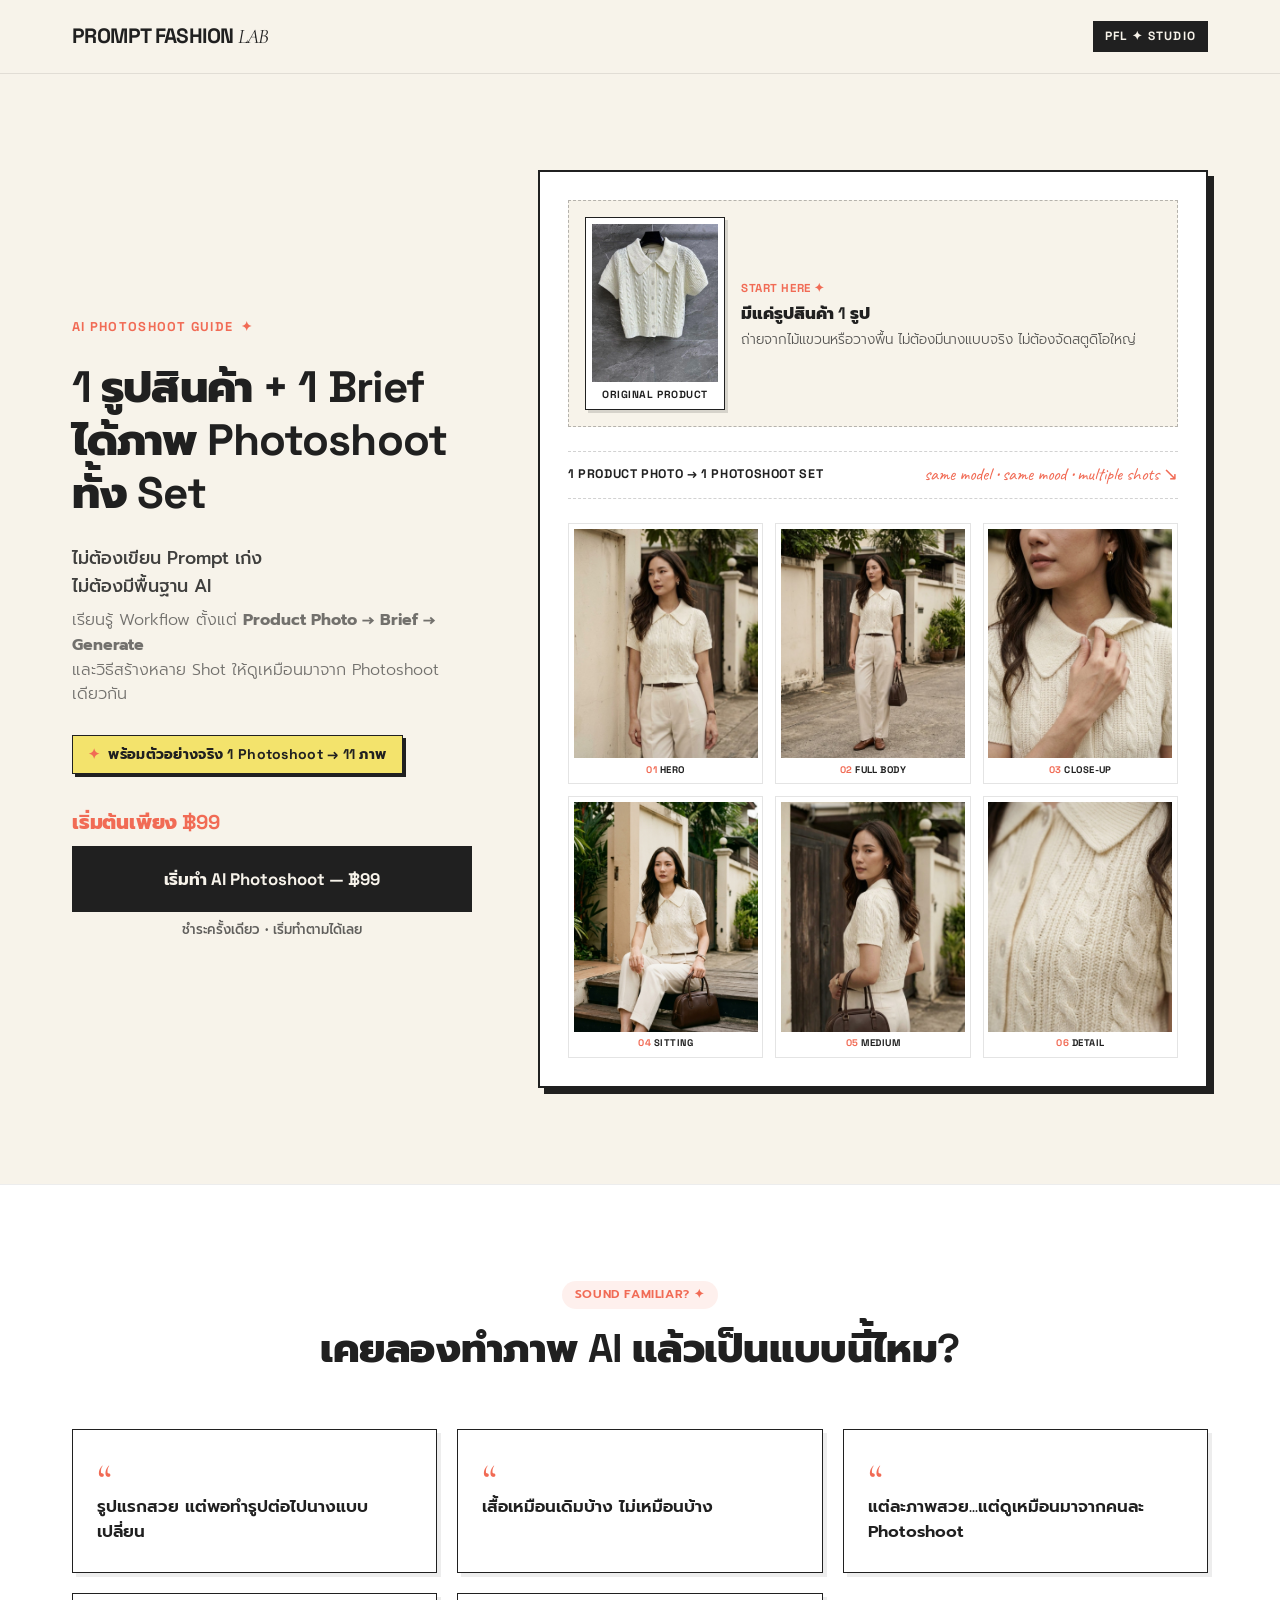
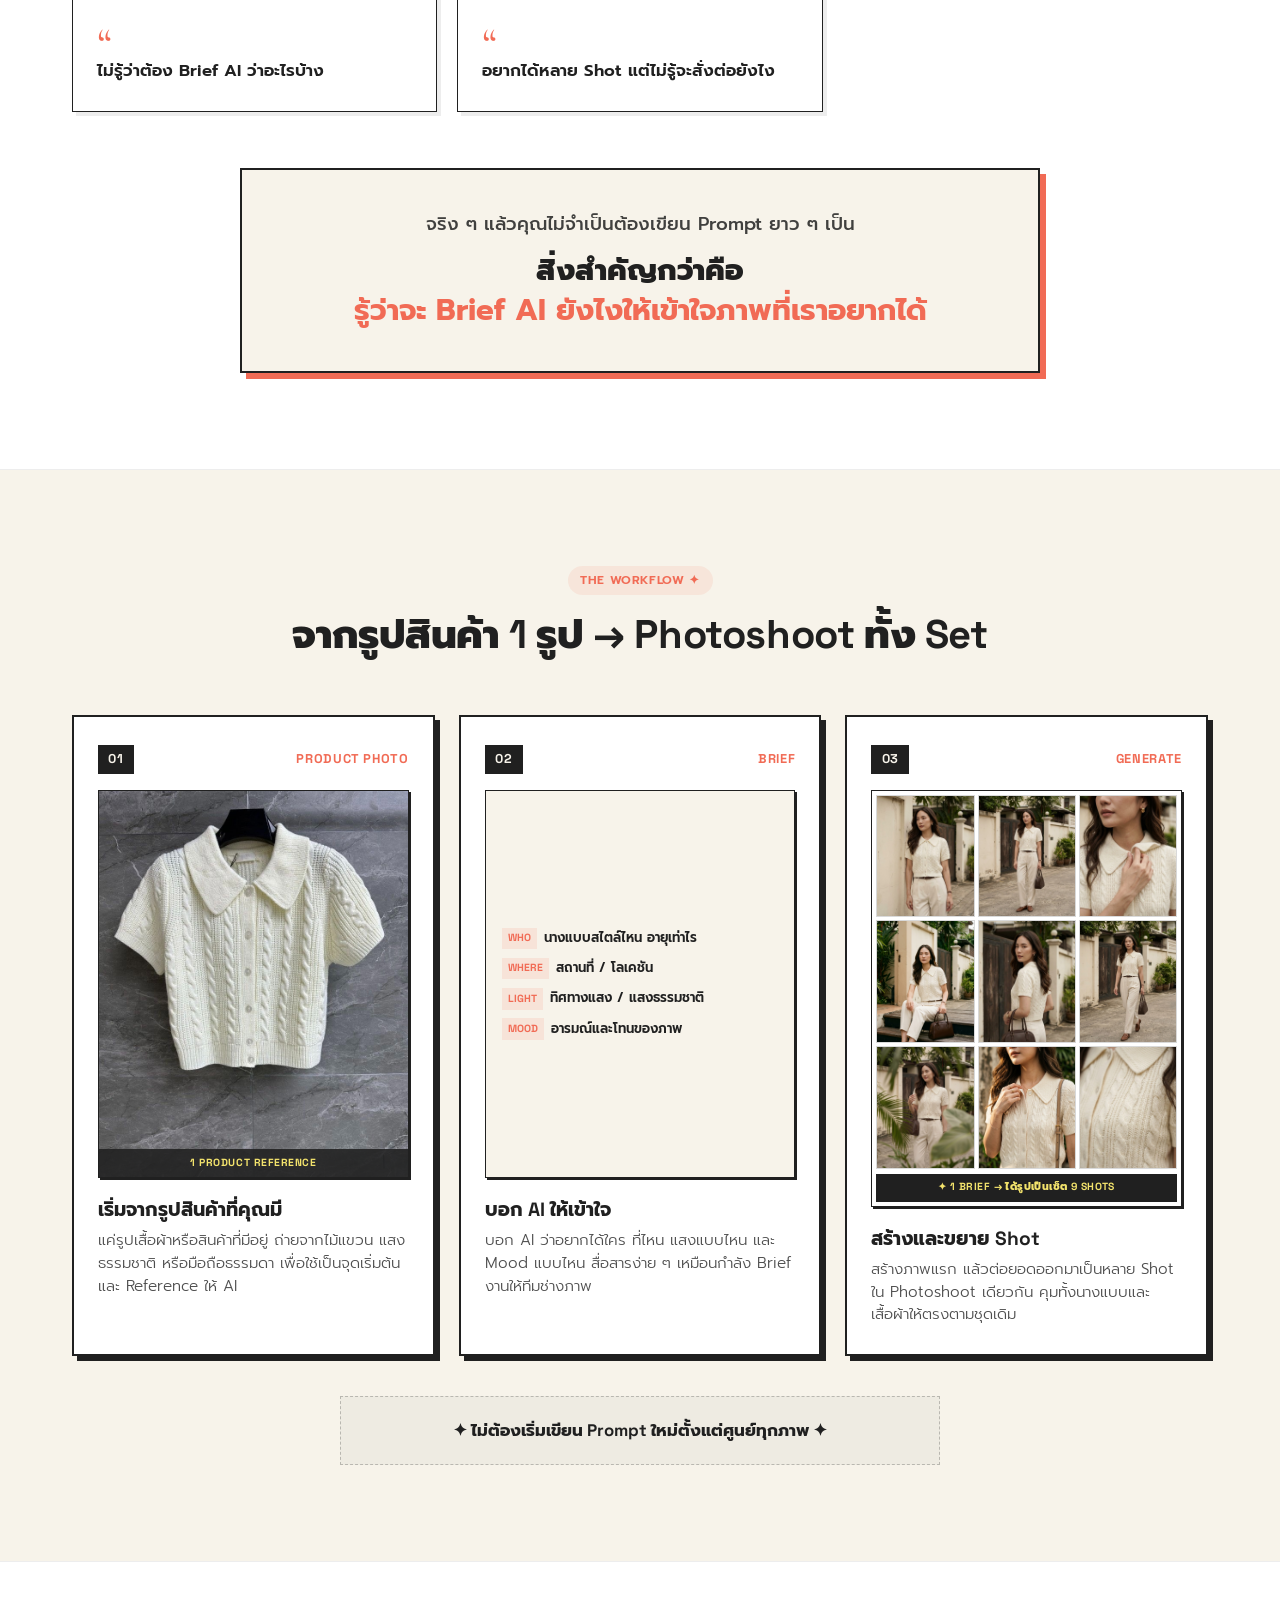
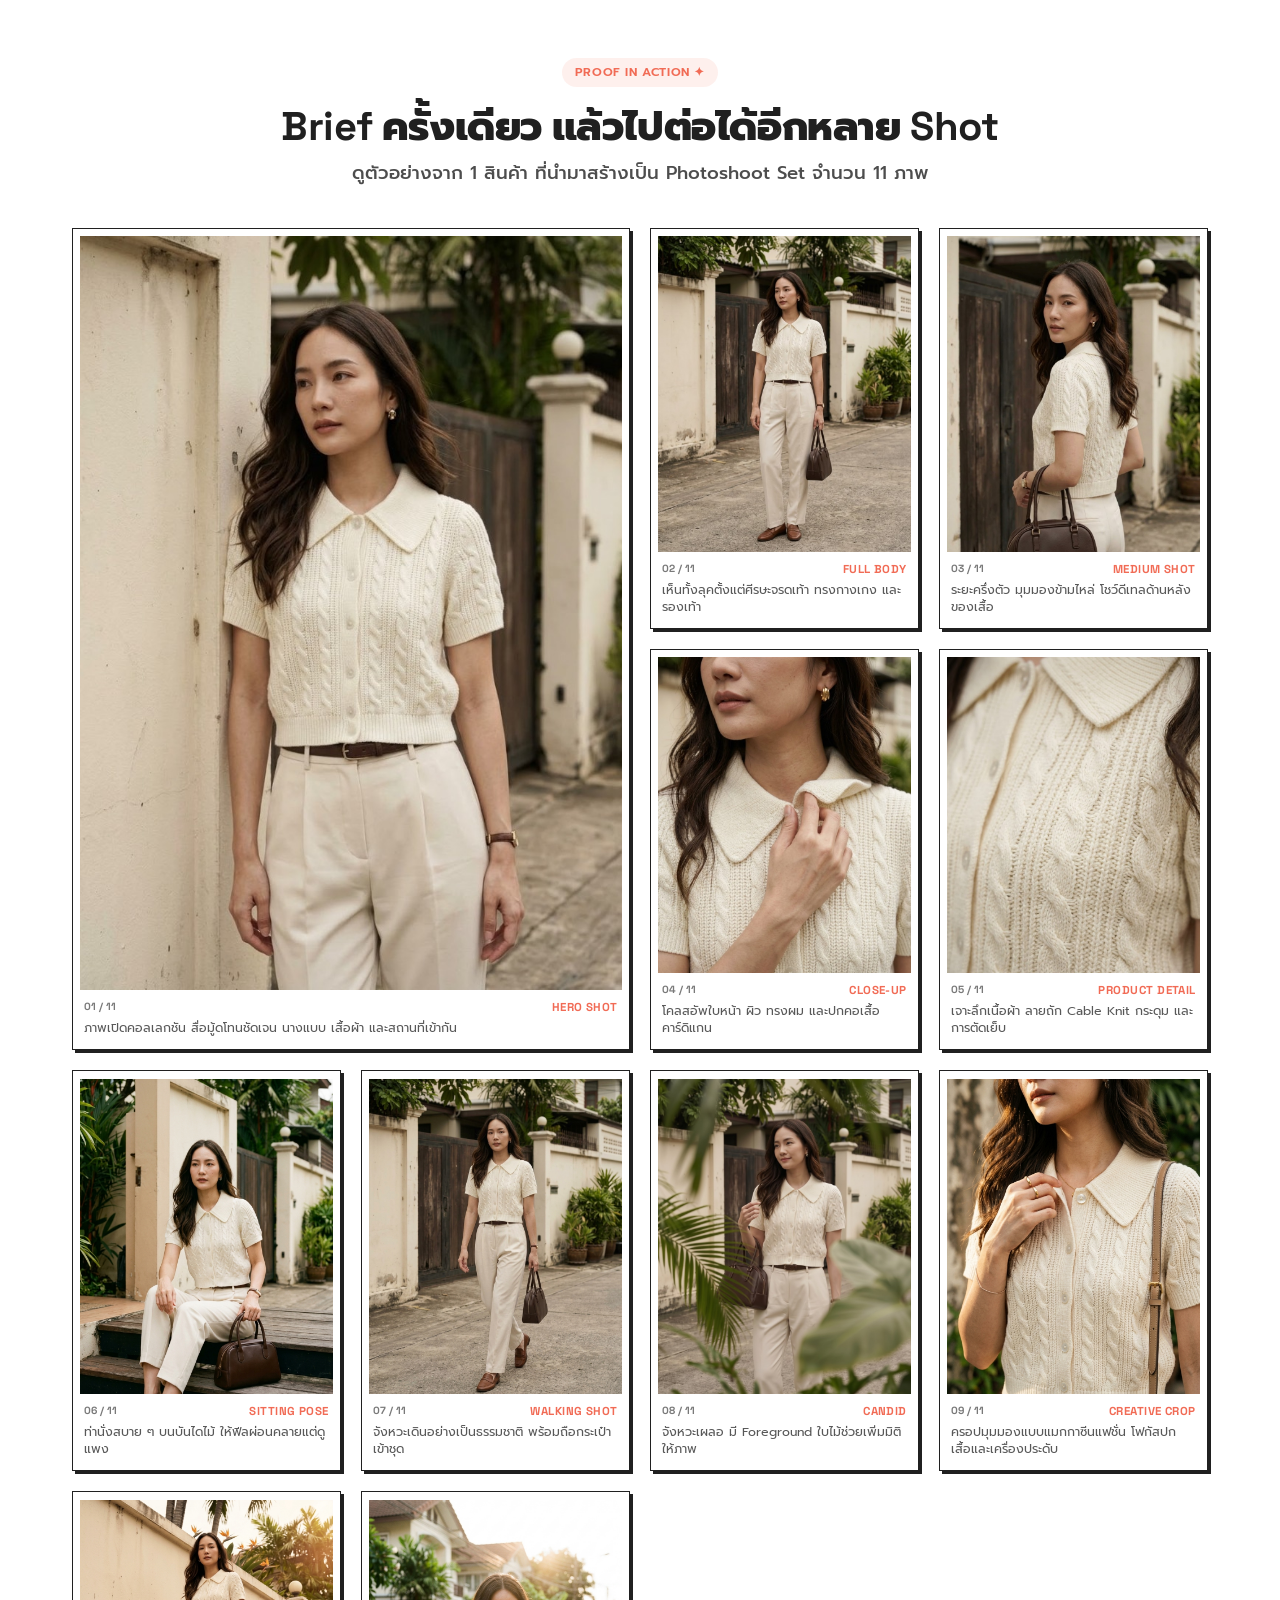
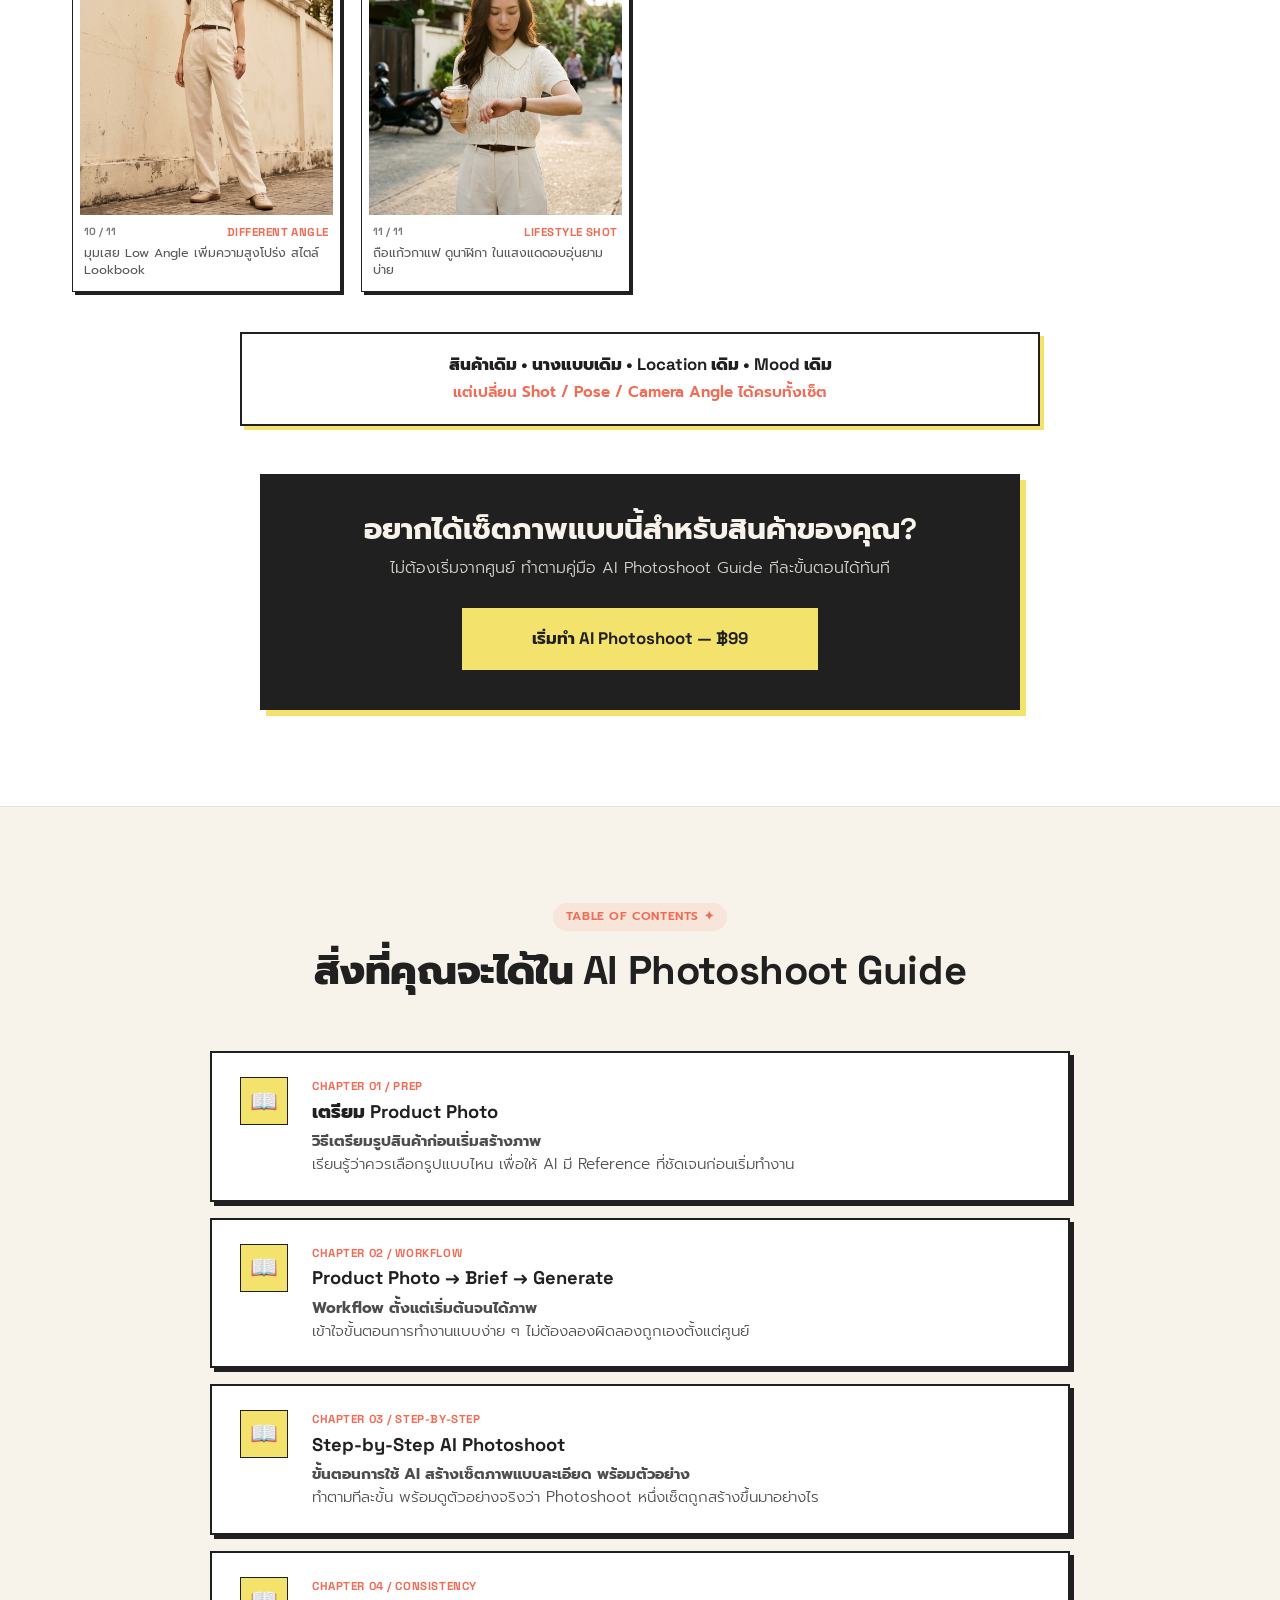
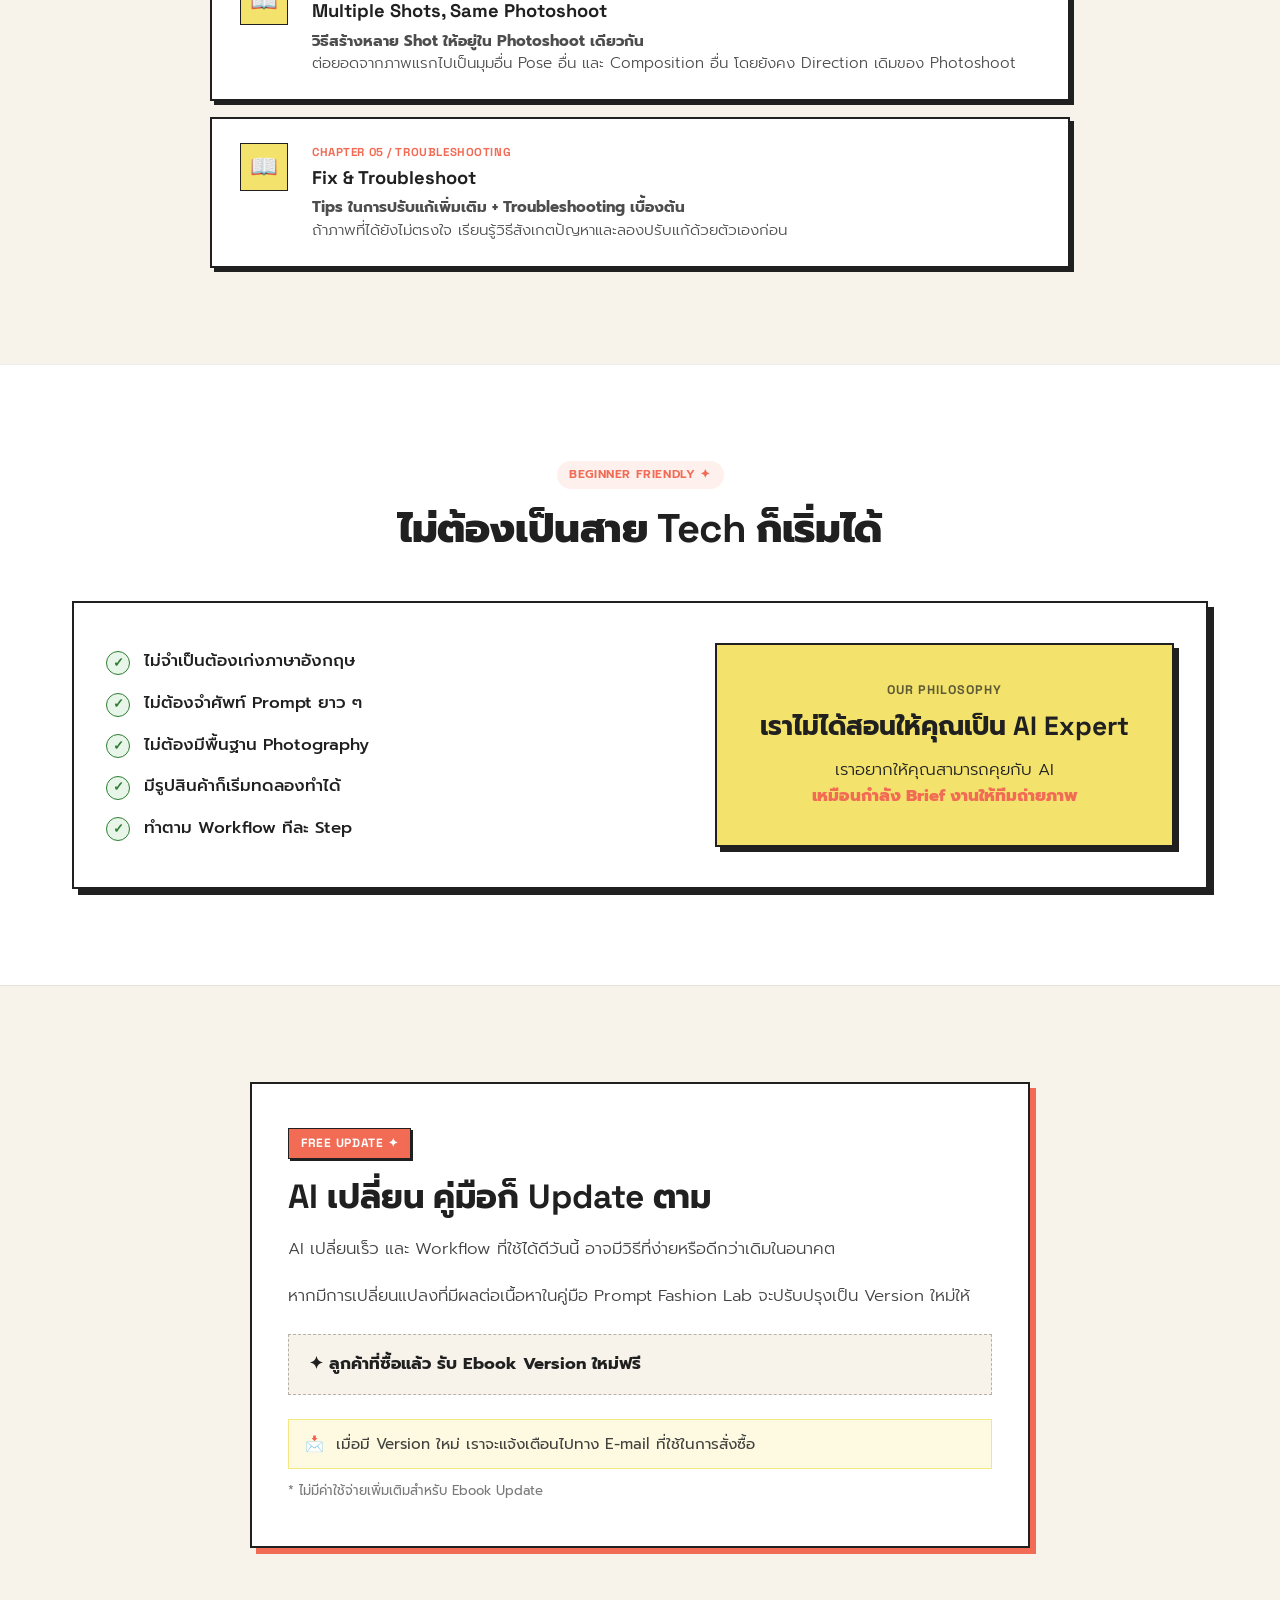
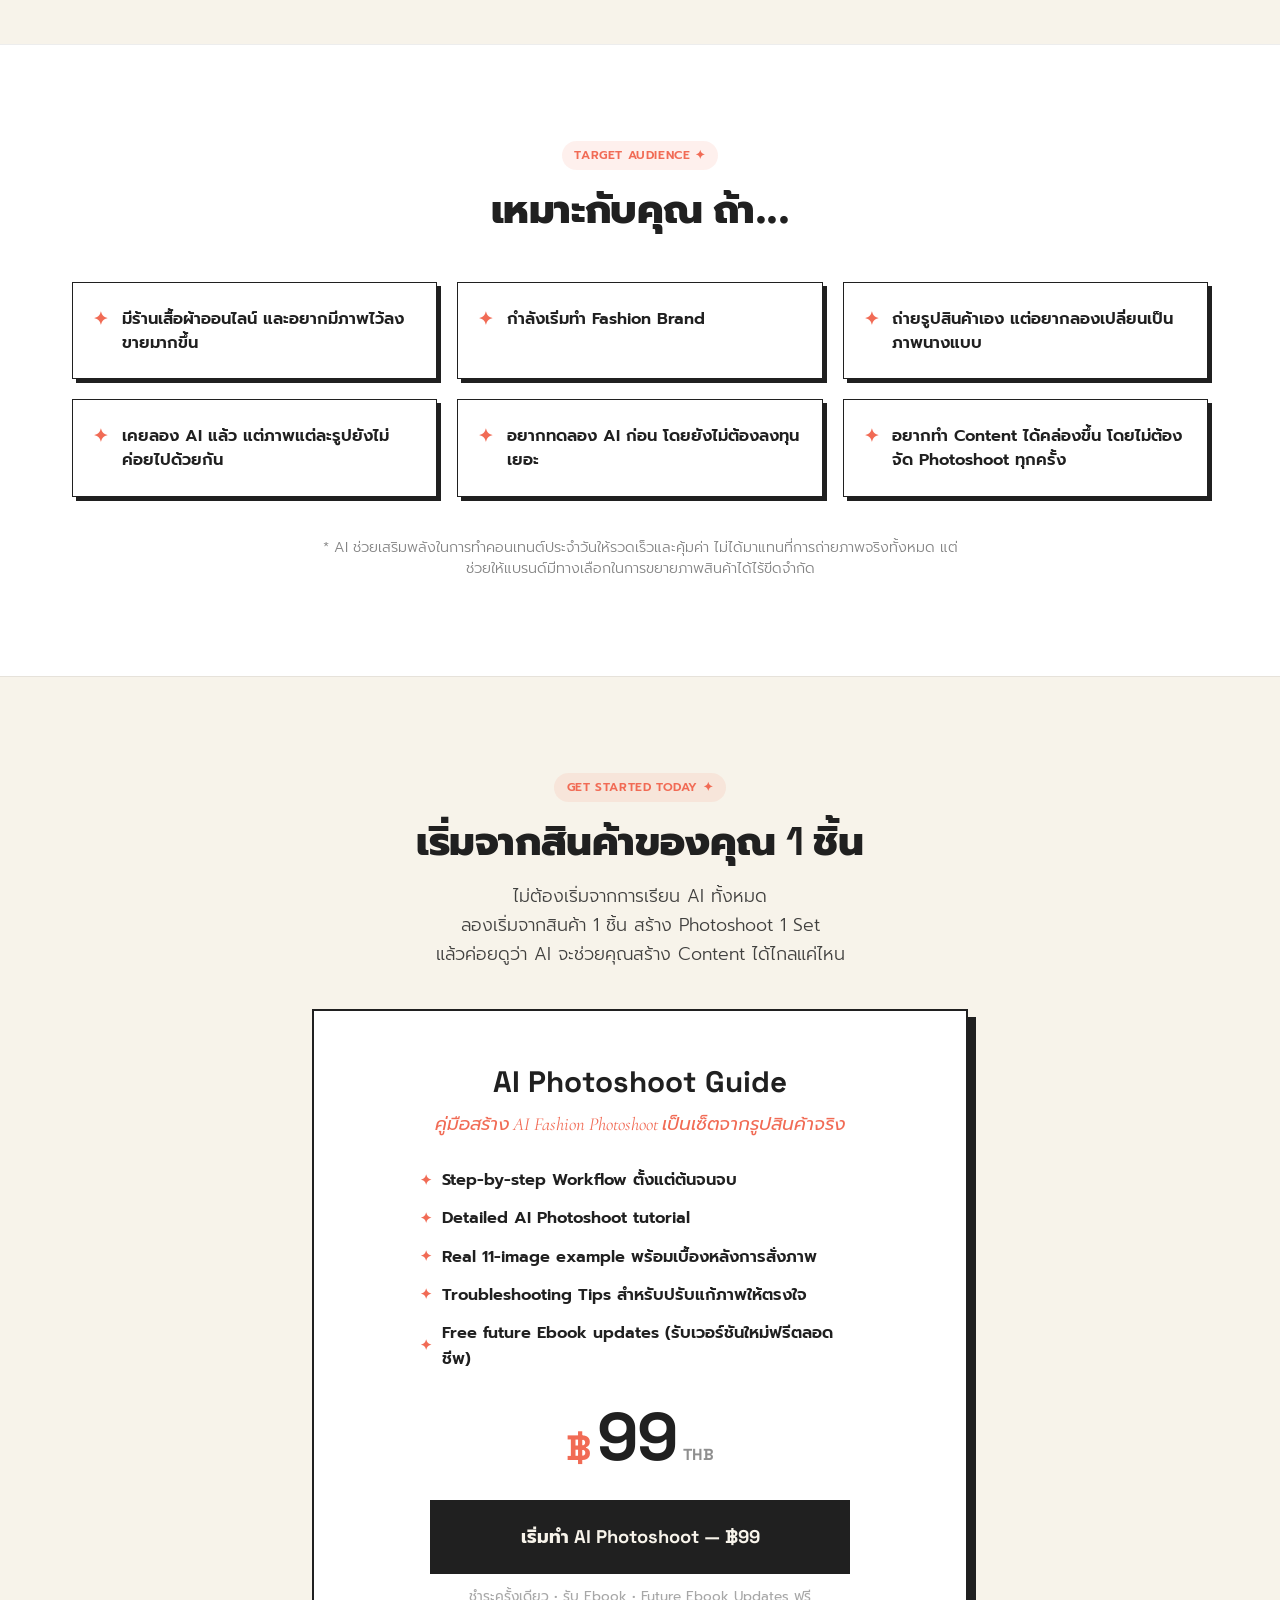
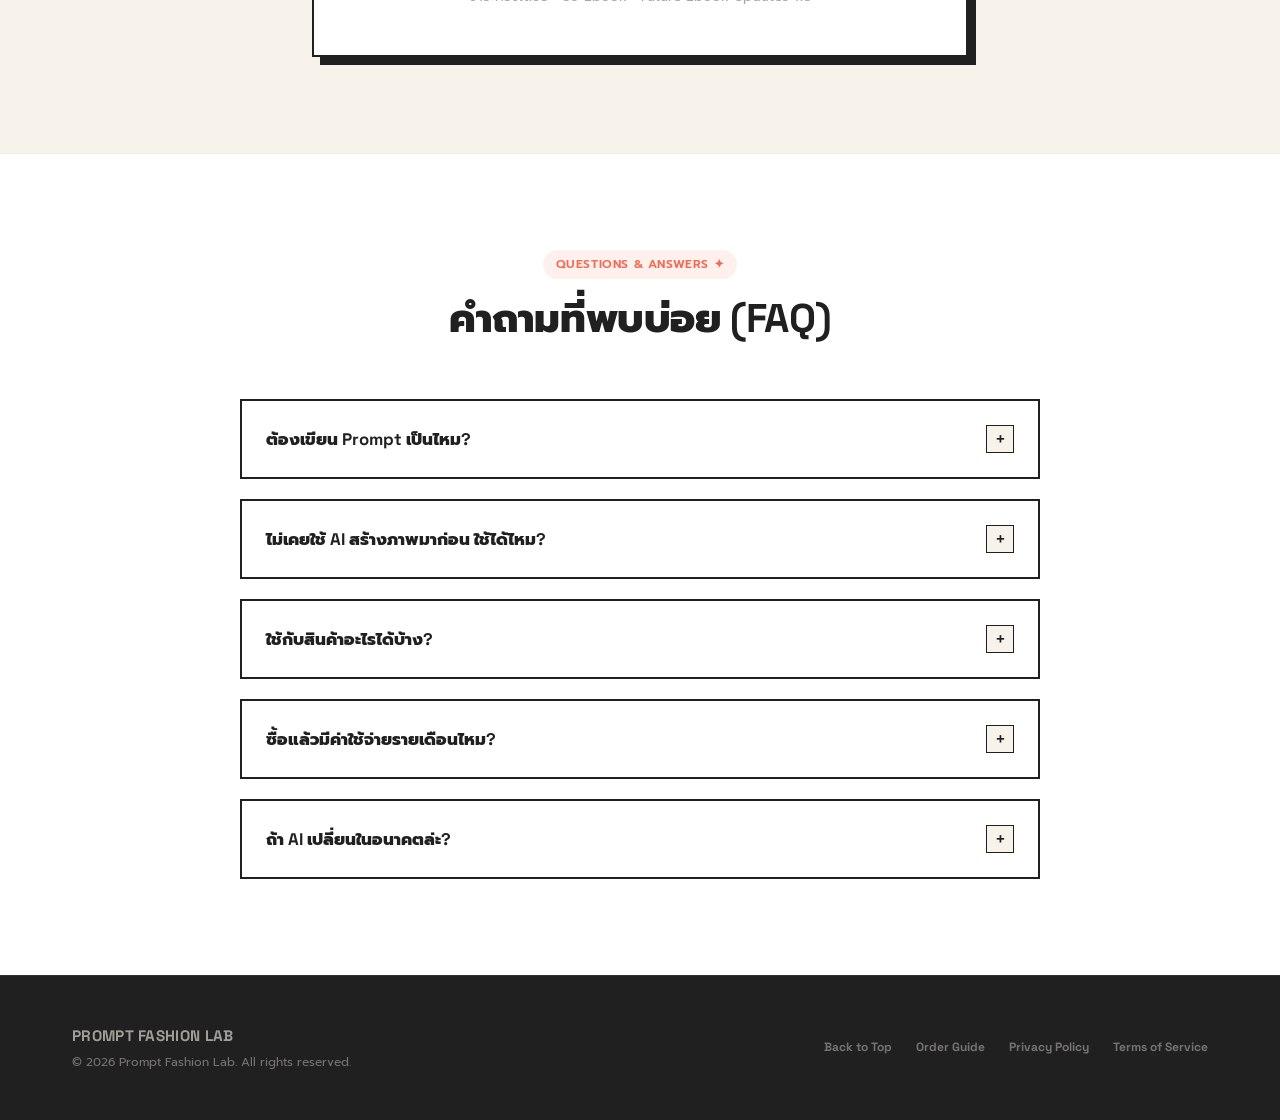
==== index.html @ b3017a2f "upload ครั้งแรก" ====
<!DOCTYPE html>
<html lang="th">
<head>
  <!-- Google tag (gtag.js) -->
  <script async src="https://www.googletagmanager.com/gtag/js?id=G-DDGN5M6J9N"></script>
  <script>
    window.dataLayer = window.dataLayer || [];
    function gtag(){dataLayer.push(arguments);}
    gtag('js', new Date());
    gtag('config', 'G-DDGN5M6J9N');
  </script>
  <meta charset="UTF-8">
  <meta name="viewport" content="width=device-width, initial-scale=1.0">
  <meta name="description" content="AI Photoshoot Guide โดย Prompt Fashion Lab — 1 รูปสินค้า + 1 Brief ได้ภาพ Photoshoot ทั้ง Set เริ่มต้นเพียง ฿99">
  <title>AI Photoshoot Guide | Prompt Fashion Lab</title>
  
  <!-- Vanilla CSS Style Sheet -->
  <link rel="stylesheet" href="styles.css">
</head>
<body>

  <!-- ==========================================
       HEADER / NAVIGATION
       ========================================== -->
  <header>
    <div class="container header-container">
      <a href="#" class="logo">
        PROMPT FASHION <span>LAB</span>
      </a>
      <div class="brand-badge">PFL ✦ STUDIO</div>
    </div>
  </header>

  <!-- ==========================================
       SECTION 1 — HERO
       ========================================== -->
  <section id="hero" class="section-padding">
    <div class="container hero-grid">
      
      <!-- Hero Content -->
      <div class="hero-content reveal active">
        <div class="hero-tagline">
          <span>AI PHOTOSHOOT GUIDE</span> ✦
        </div>
        
        <h1 class="text-balance-thai hero-title">
          1 รูปสินค้า + 1 Brief<br>
          ได้ภาพ Photoshoot ทั้ง Set
        </h1>
        
        <div class="hero-desc text-balance-thai">
          <p style="font-size: 1.1rem; font-weight: 500; color: var(--color-black); margin-bottom: 0.5rem;">
            ไม่ต้องเขียน Prompt เก่ง<br>
            ไม่ต้องมีพื้นฐาน AI
          </p>
          <p style="font-size: 1rem; opacity: 0.85; line-height: 1.55;">
            เรียนรู้ Workflow ตั้งแต่ <strong>Product Photo → Brief → Generate</strong><br>
            และวิธีสร้างหลาย Shot ให้ดูเหมือนมาจาก Photoshoot เดียวกัน
          </p>
        </div>

        <!-- Highlighted Proof Point Badge -->
        <div class="hero-proof-badge">
          <span class="star">✦</span>
          <span>พร้อมตัวอย่างจริง 1 Photoshoot → 11 ภาพ</span>
        </div>

        <!-- Pricing & Hero CTA -->
        <div class="hero-cta-wrap" style="margin-top: 0.5rem;">
          <div class="hero-price-tag">
            เริ่มต้นเพียง ฿99
          </div>
          <a href="#order" class="btn btn-black" onclick="trackEvent('hero_cta_click')">
            เริ่มทำ AI Photoshoot — ฿99
          </a>
          <div class="hero-cta-micro">
            ชำระครั้งเดียว • เริ่มทำตามได้เลย
          </div>
        </div>
      </div>

      <!-- Hero Visual: 1 Product Photo → 1 Photoshoot Set -->
      <div class="hero-transformation-box reveal active" style="transition-delay: 0.15s;">
        <!-- Top: Source Product Reference -->
        <div class="hero-ref-bar">
          <div class="hero-ref-img-card">
            <div class="hero-ref-img-wrap">
              <img src="images/proof_knit_ref.jpg" alt="รูปสินค้าจริง 1 รูป">
            </div>
            <div class="hero-ref-label">ORIGINAL PRODUCT</div>
          </div>
          <div class="hero-ref-desc">
            <span class="hero-ref-tag">START HERE ✦</span>
            <h4>มีแค่รูปสินค้า 1 รูป</h4>
            <p>ถ่ายจากไม้แขวนหรือวางพื้น ไม่ต้องมีนางแบบจริง ไม่ต้องจัดสตูดิโอใหญ่</p>
          </div>
        </div>

        <!-- Divider / Transformation Indicator -->
        <div class="hero-transform-divider">
          <span class="divider-title">1 PRODUCT PHOTO → 1 PHOTOSHOOT SET</span>
          <span class="divider-sub">same model • same mood • multiple shots ↘</span>
        </div>

        <!-- Cohesive Photoshoot Set: 6 Shots Preview -->
        <div class="hero-mini-gallery">
          <div class="hero-mini-item">
            <div class="hero-mini-img-wrap">
              <img src="images/proof_knit_hero.jpg" alt="01 HERO SHOT">
            </div>
            <div class="hero-mini-caption"><span>01</span> HERO</div>
          </div>
          <div class="hero-mini-item">
            <div class="hero-mini-img-wrap">
              <img src="images/proof_knit_fullbody.jpg" alt="02 FULL BODY">
            </div>
            <div class="hero-mini-caption"><span>02</span> FULL BODY</div>
          </div>
          <div class="hero-mini-item">
            <div class="hero-mini-img-wrap">
              <img src="images/proof_knit_closeup.jpg" alt="03 CLOSE-UP">
            </div>
            <div class="hero-mini-caption"><span>03</span> CLOSE-UP</div>
          </div>
          <div class="hero-mini-item">
            <div class="hero-mini-img-wrap">
              <img src="images/proof_knit_sitting.jpg" alt="04 SITTING POSE">
            </div>
            <div class="hero-mini-caption"><span>04</span> SITTING</div>
          </div>
          <div class="hero-mini-item">
            <div class="hero-mini-img-wrap">
              <img src="images/proof_knit_medium.jpg" alt="05 MEDIUM SHOT">
            </div>
            <div class="hero-mini-caption"><span>05</span> MEDIUM</div>
          </div>
          <div class="hero-mini-item">
            <div class="hero-mini-img-wrap">
              <img src="images/proof_knit_detail.jpg" alt="06 FABRIC DETAIL">
            </div>
            <div class="hero-mini-caption"><span>06</span> DETAIL</div>
          </div>
        </div>
      </div>

    </div>
  </section>

  <!-- ==========================================
       SECTION 2 — THE PROBLEM
       ========================================== -->
  <section class="section-padding" style="background-color: var(--color-white); border-top: 1px solid rgba(32,32,32,0.08); border-bottom: 1px solid rgba(32,32,32,0.08);">
    <div class="container">
      
      <div style="text-align: center; max-width: 700px; margin: 0 auto 3.5rem;">
        <span class="tagline-badge" style="margin-bottom: 1rem;">SOUND FAMILIAR? ✦</span>
        <h2 class="text-balance-thai">เคยลองทำภาพ AI แล้วเป็นแบบนี้ไหม?</h2>
      </div>

      <!-- Editorial Problem Cards -->
      <div class="problem-quotes-grid reveal">
        <div class="problem-quote-card">
          <div class="problem-quote-mark">“</div>
          <p class="text-balance-thai">รูปแรกสวย แต่พอทำรูปต่อไปนางแบบเปลี่ยน</p>
        </div>

        <div class="problem-quote-card">
          <div class="problem-quote-mark">“</div>
          <p class="text-balance-thai">เสื้อเหมือนเดิมบ้าง ไม่เหมือนบ้าง</p>
        </div>

        <div class="problem-quote-card">
          <div class="problem-quote-mark">“</div>
          <p class="text-balance-thai">แต่ละภาพสวย...แต่ดูเหมือนมาจากคนละ Photoshoot</p>
        </div>

        <div class="problem-quote-card">
          <div class="problem-quote-mark">“</div>
          <p class="text-balance-thai">ไม่รู้ว่าต้อง Brief AI ว่าอะไรบ้าง</p>
        </div>

        <div class="problem-quote-card">
          <div class="problem-quote-mark">“</div>
          <p class="text-balance-thai">อยากได้หลาย Shot แต่ไม่รู้จะสั่งต่อยังไง</p>
        </div>
      </div>

      <!-- Transition Banner -->
      <div class="problem-transition-box reveal">
        <div class="transition-pre text-balance-thai">
          จริง ๆ แล้วคุณไม่จำเป็นต้องเขียน Prompt ยาว ๆ เป็น
        </div>
        <div class="transition-main text-balance-thai">
          สิ่งสำคัญกว่าคือ<br>
          <strong>รู้ว่าจะ Brief AI ยังไงให้เข้าใจภาพที่เราอยากได้</strong>
        </div>
      </div>

    </div>
  </section>

  <!-- ==========================================
       SECTION 3 — HOW IT WORKS
       ========================================== -->
  <section class="section-padding" style="background-color: var(--color-ivory);">
    <div class="container">
      
      <div style="text-align: center; max-width: 720px; margin: 0 auto 3.5rem;">
        <span class="tagline-badge" style="margin-bottom: 1rem;">THE WORKFLOW ✦</span>
        <h2 class="text-balance-thai">จากรูปสินค้า 1 รูป → Photoshoot ทั้ง Set</h2>
      </div>

      <!-- 3-Step Horizontal Flow (Desktop) / Vertical (Mobile) -->
      <div class="workflow-step-flow reveal">
        
        <!-- Step 01 -->
        <div class="workflow-card-step">
          <div class="workflow-step-header">
            <span class="workflow-step-num">01</span>
            <span class="workflow-step-name">PRODUCT PHOTO</span>
          </div>
          <div class="workflow-step-thumb">
            <img src="images/proof_knit_ref.jpg" alt="01 Product Photo">
            <div class="workflow-thumb-label">1 PRODUCT REFERENCE</div>
          </div>
          <h3 class="text-balance-thai">เริ่มจากรูปสินค้าที่คุณมี</h3>
          <p class="text-balance-thai">
            แค่รูปเสื้อผ้าหรือสินค้าที่มีอยู่ ถ่ายจากไม้แขวน แสงธรรมชาติ หรือมือถือธรรมดา เพื่อใช้เป็นจุดเริ่มต้นและ Reference ให้ AI
          </p>
        </div>

        <!-- Step 02 -->
        <div class="workflow-card-step">
          <div class="workflow-step-header">
            <span class="workflow-step-num">02</span>
            <span class="workflow-step-name">BRIEF</span>
          </div>
          <div class="workflow-brief-diagram">
            <div class="brief-bullet-item">
              <label>WHO</label>
              <span>นางแบบสไตล์ไหน อายุเท่าไร</span>
            </div>
            <div class="brief-bullet-item">
              <label>WHERE</label>
              <span>สถานที่ / โลเคชัน</span>
            </div>
            <div class="brief-bullet-item">
              <label>LIGHT</label>
              <span>ทิศทางแสง / แสงธรรมชาติ</span>
            </div>
            <div class="brief-bullet-item">
              <label>MOOD</label>
              <span>อารมณ์และโทนของภาพ</span>
            </div>
          </div>
          <h3 class="text-balance-thai">บอก AI ให้เข้าใจ</h3>
          <p class="text-balance-thai">
            บอก AI ว่าอยากได้ใคร ที่ไหน แสงแบบไหน และ Mood แบบไหน สื่อสารง่าย ๆ เหมือนกำลัง Brief งานให้ทีมช่างภาพ
          </p>
        </div>

        <!-- Step 03 -->
        <div class="workflow-card-step">
          <div class="workflow-step-header">
            <span class="workflow-step-num">03</span>
            <span class="workflow-step-name">GENERATE</span>
          </div>
          <div class="workflow-result-grid">
            <div class="workflow-grid-cell">
              <img src="images/proof_knit_hero.jpg" alt="01 Hero Shot">
            </div>
            <div class="workflow-grid-cell">
              <img src="images/proof_knit_fullbody.jpg" alt="02 Full Body">
            </div>
            <div class="workflow-grid-cell">
              <img src="images/proof_knit_closeup.jpg" alt="03 Close-up">
            </div>
            <div class="workflow-grid-cell">
              <img src="images/proof_knit_sitting.jpg" alt="04 Sitting Pose">
            </div>
            <div class="workflow-grid-cell">
              <img src="images/proof_knit_medium.jpg" alt="05 Medium Shot">
            </div>
            <div class="workflow-grid-cell">
              <img src="images/proof_knit_walking.jpg" alt="06 Walking Shot">
            </div>
            <div class="workflow-grid-cell">
              <img src="images/proof_knit_candid.jpg" alt="07 Candid">
            </div>
            <div class="workflow-grid-cell">
              <img src="images/proof_knit_crop.jpg" alt="08 Creative Crop">
            </div>
            <div class="workflow-grid-cell">
              <img src="images/proof_knit_detail.jpg" alt="09 Product Detail">
            </div>
            <div class="workflow-grid-badge">
              ✦ 1 BRIEF → ได้รูปเป็นเซ็ต 9 SHOTS
            </div>
          </div>
          <h3 class="text-balance-thai">สร้างและขยาย Shot</h3>
          <p class="text-balance-thai">
            สร้างภาพแรก แล้วต่อยอดออกมาเป็นหลาย Shot ใน Photoshoot เดียวกัน คุมทั้งนางแบบและเสื้อผ้าให้ตรงตามชุดเดิม
          </p>
        </div>

      </div>

      <!-- Under Workflow Callout -->
      <div class="workflow-footer-callout reveal">
        <p class="text-balance-thai">✦ ไม่ต้องเริ่มเขียน Prompt ใหม่ตั้งแต่ศูนย์ทุกภาพ ✦</p>
      </div>

    </div>
  </section>

  <!-- ==========================================
       SECTION 4 — REAL EXAMPLE
       ========================================== -->
  <section class="section-padding" style="background-color: var(--color-white); border-top: 1px solid rgba(32,32,32,0.08);">
    <div class="container">
      
      <div style="text-align: center; max-width: 800px; margin: 0 auto;">
        <span class="tagline-badge" style="margin-bottom: 1rem;">PROOF IN ACTION ✦</span>
        <h2 class="text-balance-thai">Brief ครั้งเดียว แล้วไปต่อได้อีกหลาย Shot</h2>
        <p class="real-example-subheadline text-balance-thai">
          ดูตัวอย่างจาก 1 สินค้า ที่นำมาสร้างเป็น Photoshoot Set จำนวน 11 ภาพ
        </p>
      </div>

      <!-- Actual 11-image Editorial Photo Grid -->
      <div class="editorial-11-grid reveal">
        
        <!-- 01 Hero Shot (Featured Large) -->
        <div class="editorial-11-card">
          <div class="editorial-11-img-wrap">
            <img src="images/proof_knit_hero.jpg" alt="01 HERO SHOT">
          </div>
          <div class="editorial-11-caption">
            <span class="shot-num">01 / 11</span>
            <span class="shot-type">HERO SHOT</span>
          </div>
          <div class="editorial-11-desc text-balance-thai">
            ภาพเปิดคอลเลกชัน สื่อมู้ดโทนชัดเจน นางแบบ เสื้อผ้า และสถานที่เข้ากัน
          </div>
        </div>

        <!-- 02 Full Body -->
        <div class="editorial-11-card">
          <div class="editorial-11-img-wrap">
            <img src="images/proof_knit_fullbody.jpg" alt="02 FULL BODY">
          </div>
          <div class="editorial-11-caption">
            <span class="shot-num">02 / 11</span>
            <span class="shot-type">FULL BODY</span>
          </div>
          <div class="editorial-11-desc text-balance-thai">
            เห็นทั้งลุคตั้งแต่ศีรษะจรดเท้า ทรงกางเกง และรองเท้า
          </div>
        </div>

        <!-- 03 Medium Shot -->
        <div class="editorial-11-card">
          <div class="editorial-11-img-wrap">
            <img src="images/proof_knit_medium.jpg" alt="03 MEDIUM SHOT">
          </div>
          <div class="editorial-11-caption">
            <span class="shot-num">03 / 11</span>
            <span class="shot-type">MEDIUM SHOT</span>
          </div>
          <div class="editorial-11-desc text-balance-thai">
            ระยะครึ่งตัว มุมมองข้ามไหล่ โชว์ดีเทลด้านหลังของเสื้อ
          </div>
        </div>

        <!-- 04 Close-up -->
        <div class="editorial-11-card">
          <div class="editorial-11-img-wrap">
            <img src="images/proof_knit_closeup.jpg" alt="04 CLOSE-UP">
          </div>
          <div class="editorial-11-caption">
            <span class="shot-num">04 / 11</span>
            <span class="shot-type">CLOSE-UP</span>
          </div>
          <div class="editorial-11-desc text-balance-thai">
            โคลสอัพใบหน้า ผิว ทรงผม และปกคอเสื้อคาร์ดิแกน
          </div>
        </div>

        <!-- 05 Product Detail -->
        <div class="editorial-11-card">
          <div class="editorial-11-img-wrap">
            <img src="images/proof_knit_detail.jpg" alt="05 PRODUCT DETAIL">
          </div>
          <div class="editorial-11-caption">
            <span class="shot-num">05 / 11</span>
            <span class="shot-type">PRODUCT DETAIL</span>
          </div>
          <div class="editorial-11-desc text-balance-thai">
            เจาะลึกเนื้อผ้า ลายถัก Cable Knit กระดุม และการตัดเย็บ
          </div>
        </div>

        <!-- 06 Sitting Pose -->
        <div class="editorial-11-card">
          <div class="editorial-11-img-wrap">
            <img src="images/proof_knit_sitting.jpg" alt="06 SITTING POSE">
          </div>
          <div class="editorial-11-caption">
            <span class="shot-num">06 / 11</span>
            <span class="shot-type">SITTING POSE</span>
          </div>
          <div class="editorial-11-desc text-balance-thai">
            ท่านั่งสบาย ๆ บนบันไดไม้ ให้ฟีลผ่อนคลายแต่ดูแพง
          </div>
        </div>

        <!-- 07 Walking Shot -->
        <div class="editorial-11-card">
          <div class="editorial-11-img-wrap">
            <img src="images/proof_knit_walking.jpg" alt="07 WALKING SHOT">
          </div>
          <div class="editorial-11-caption">
            <span class="shot-num">07 / 11</span>
            <span class="shot-type">WALKING SHOT</span>
          </div>
          <div class="editorial-11-desc text-balance-thai">
            จังหวะเดินอย่างเป็นธรรมชาติ พร้อมถือกระเป๋าเข้าชุด
          </div>
        </div>

        <!-- 08 Candid -->
        <div class="editorial-11-card">
          <div class="editorial-11-img-wrap">
            <img src="images/proof_knit_candid.jpg" alt="08 CANDID">
          </div>
          <div class="editorial-11-caption">
            <span class="shot-num">08 / 11</span>
            <span class="shot-type">CANDID</span>
          </div>
          <div class="editorial-11-desc text-balance-thai">
            จังหวะเผลอ มี Foreground ใบไม้ช่วยเพิ่มมิติให้ภาพ
          </div>
        </div>

        <!-- 09 Creative Crop -->
        <div class="editorial-11-card">
          <div class="editorial-11-img-wrap">
            <img src="images/proof_knit_crop.jpg" alt="09 CREATIVE CROP">
          </div>
          <div class="editorial-11-caption">
            <span class="shot-num">09 / 11</span>
            <span class="shot-type">CREATIVE CROP</span>
          </div>
          <div class="editorial-11-desc text-balance-thai">
            ครอปมุมมองแบบแมกกาซีนแฟชั่น โฟกัสปกเสื้อและเครื่องประดับ
          </div>
        </div>

        <!-- 10 Different Camera Angle -->
        <div class="editorial-11-card">
          <div class="editorial-11-img-wrap">
            <img src="images/proof_knit_angle.jpg" alt="10 DIFFERENT CAMERA ANGLE">
          </div>
          <div class="editorial-11-caption">
            <span class="shot-num">10 / 11</span>
            <span class="shot-type">DIFFERENT ANGLE</span>
          </div>
          <div class="editorial-11-desc text-balance-thai">
            มุมเสย Low Angle เพิ่มความสูงโปร่ง สไตล์ Lookbook
          </div>
        </div>

        <!-- 11 Lifestyle Shot -->
        <div class="editorial-11-card">
          <div class="editorial-11-img-wrap">
            <img src="images/proof_knit_lifestyle.jpg" alt="11 LIFESTYLE SHOT">
          </div>
          <div class="editorial-11-caption">
            <span class="shot-num">11 / 11</span>
            <span class="shot-type">LIFESTYLE SHOT</span>
          </div>
          <div class="editorial-11-desc text-balance-thai">
            ถือแก้วกาแฟ ดูนาฬิกา ในแสงแดดอบอุ่นยามบ่าย
          </div>
        </div>

      </div>

      <!-- Caption Banner -->
      <div class="example-caption-banner reveal">
        <h4 class="text-balance-thai">สินค้าเดิม • นางแบบเดิม • Location เดิม • Mood เดิม</h4>
        <p class="text-balance-thai">แต่เปลี่ยน Shot / Pose / Camera Angle ได้ครบทั้งเซ็ต</p>
      </div>

      <!-- Mid-page CTA -->
      <div class="mid-section-cta reveal">
        <h3 class="text-balance-thai">อยากได้เซ็ตภาพแบบนี้สำหรับสินค้าของคุณ?</h3>
        <p class="text-balance-thai">ไม่ต้องเริ่มจากศูนย์ ทำตามคู่มือ AI Photoshoot Guide ทีละขั้นตอนได้ทันที</p>
        <a href="#order" class="btn btn-yellow" onclick="trackEvent('mid_cta_click')">
          เริ่มทำ AI Photoshoot — ฿99
        </a>
      </div>

    </div>
  </section>

  <!-- ==========================================
       SECTION 5 — WHAT YOU GET
       ========================================== -->
  <section class="section-padding" style="background-color: var(--color-ivory); border-top: 1px solid rgba(32,32,32,0.08);">
    <div class="container">
      
      <div style="text-align: center; max-width: 750px; margin: 0 auto 3.5rem;">
        <span class="tagline-badge" style="margin-bottom: 1rem;">TABLE OF CONTENTS ✦</span>
        <h2 class="text-balance-thai">สิ่งที่คุณจะได้ใน AI Photoshoot Guide</h2>
      </div>

      <!-- Editorial Table of Contents (5 Clean Cards/Rows) -->
      <div class="toc-list-wrap reveal">
        
        <!-- Row 1 -->
        <div class="toc-card-row">
          <div class="toc-row-badge">📖</div>
          <div class="toc-row-content">
            <div class="toc-row-tag">CHAPTER 01 / PREP</div>
            <h3 class="toc-row-title text-balance-thai">เตรียม Product Photo</h3>
            <p class="toc-row-desc text-balance-thai">
              <strong>วิธีเตรียมรูปสินค้าก่อนเริ่มสร้างภาพ</strong><br>
              เรียนรู้ว่าควรเลือกรูปแบบไหน เพื่อให้ AI มี Reference ที่ชัดเจนก่อนเริ่มทำงาน
            </p>
          </div>
        </div>

        <!-- Row 2 -->
        <div class="toc-card-row">
          <div class="toc-row-badge">📖</div>
          <div class="toc-row-content">
            <div class="toc-row-tag">CHAPTER 02 / WORKFLOW</div>
            <h3 class="toc-row-title text-balance-thai">Product Photo → Brief → Generate</h3>
            <p class="toc-row-desc text-balance-thai">
              <strong>Workflow ตั้งแต่เริ่มต้นจนได้ภาพ</strong><br>
              เข้าใจขั้นตอนการทำงานแบบง่าย ๆ ไม่ต้องลองผิดลองถูกเองตั้งแต่ศูนย์
            </p>
          </div>
        </div>

        <!-- Row 3 -->
        <div class="toc-card-row">
          <div class="toc-row-badge">📖</div>
          <div class="toc-row-content">
            <div class="toc-row-tag">CHAPTER 03 / STEP-BY-STEP</div>
            <h3 class="toc-row-title text-balance-thai">Step-by-Step AI Photoshoot</h3>
            <p class="toc-row-desc text-balance-thai">
              <strong>ขั้นตอนการใช้ AI สร้างเซ็ตภาพแบบละเอียด พร้อมตัวอย่าง</strong><br>
              ทำตามทีละขั้น พร้อมดูตัวอย่างจริงว่า Photoshoot หนึ่งเซ็ตถูกสร้างขึ้นมาอย่างไร
            </p>
          </div>
        </div>

        <!-- Row 4 -->
        <div class="toc-card-row">
          <div class="toc-row-badge">📖</div>
          <div class="toc-row-content">
            <div class="toc-row-tag">CHAPTER 04 / CONSISTENCY</div>
            <h3 class="toc-row-title text-balance-thai">Multiple Shots, Same Photoshoot</h3>
            <p class="toc-row-desc text-balance-thai">
              <strong>วิธีสร้างหลาย Shot ให้อยู่ใน Photoshoot เดียวกัน</strong><br>
              ต่อยอดจากภาพแรกไปเป็นมุมอื่น Pose อื่น และ Composition อื่น โดยยังคง Direction เดิมของ Photoshoot
            </p>
          </div>
        </div>

        <!-- Row 5 -->
        <div class="toc-card-row">
          <div class="toc-row-badge">📖</div>
          <div class="toc-row-content">
            <div class="toc-row-tag">CHAPTER 05 / TROUBLESHOOTING</div>
            <h3 class="toc-row-title text-balance-thai">Fix & Troubleshoot</h3>
            <p class="toc-row-desc text-balance-thai">
              <strong>Tips ในการปรับแก้เพิ่มเติม + Troubleshooting เบื้องต้น</strong><br>
              ถ้าภาพที่ได้ยังไม่ตรงใจ เรียนรู้วิธีสังเกตปัญหาและลองปรับแก้ด้วยตัวเองก่อน
            </p>
          </div>
        </div>

      </div>

    </div>
  </section>

  <!-- ==========================================
       SECTION 6 — MADE FOR BEGINNERS
       ========================================== -->
  <section class="section-padding" style="background-color: var(--color-white); border-top: 1px solid rgba(32,32,32,0.08);">
    <div class="container">
      
      <div style="text-align: center; max-width: 750px; margin: 0 auto 3rem;">
        <span class="tagline-badge" style="margin-bottom: 1rem;">BEGINNER FRIENDLY ✦</span>
        <h2 class="text-balance-thai">ไม่ต้องเป็นสาย Tech ก็เริ่มได้</h2>
      </div>

      <div class="beginners-card-container reveal">
        <div class="beginners-grid">
          
          <!-- Left: Checklist -->
          <div class="beginners-checklist">
            <div class="beginners-check-item text-balance-thai">
              <span class="check-icon">✓</span>
              <span>ไม่จำเป็นต้องเก่งภาษาอังกฤษ</span>
            </div>
            <div class="beginners-check-item text-balance-thai">
              <span class="check-icon">✓</span>
              <span>ไม่ต้องจำศัพท์ Prompt ยาว ๆ</span>
            </div>
            <div class="beginners-check-item text-balance-thai">
              <span class="check-icon">✓</span>
              <span>ไม่ต้องมีพื้นฐาน Photography</span>
            </div>
            <div class="beginners-check-item text-balance-thai">
              <span class="check-icon">✓</span>
              <span>มีรูปสินค้าก็เริ่มทดลองทำได้</span>
            </div>
            <div class="beginners-check-item text-balance-thai">
              <span class="check-icon">✓</span>
              <span>ทำตาม Workflow ทีละ Step</span>
            </div>
          </div>

          <!-- Right: Main Statement Box -->
          <div class="beginners-statement-box">
            <div class="statement-sub">OUR PHILOSOPHY</div>
            <h3 class="text-balance-thai">เราไม่ได้สอนให้คุณเป็น AI Expert</h3>
            <p class="text-balance-thai">
              เราอยากให้คุณสามารถคุยกับ AI<br>
              <strong>เหมือนกำลัง Brief งานให้ทีมถ่ายภาพ</strong>
            </p>
          </div>

        </div>
      </div>

    </div>
  </section>

  <!-- ==========================================
       SECTION 7 — FREE EBOOK UPDATES
       ========================================== -->
  <section class="section-padding" style="background-color: var(--color-ivory); border-top: 1px solid rgba(32,32,32,0.08);">
    <div class="container">
      
      <div class="free-update-card reveal">
        <span class="free-update-badge">FREE UPDATE ✦</span>
        <h3 class="text-balance-thai">AI เปลี่ยน คู่มือก็ Update ตาม</h3>
        
        <p class="text-balance-thai">
          AI เปลี่ยนเร็ว และ Workflow ที่ใช้ได้ดีวันนี้ อาจมีวิธีที่ง่ายหรือดีกว่าเดิมในอนาคต
        </p>
        <p class="text-balance-thai">
          หากมีการเปลี่ยนแปลงที่มีผลต่อเนื้อหาในคู่มือ Prompt Fashion Lab จะปรับปรุงเป็น Version ใหม่ให้
        </p>

        <div class="free-update-highlight text-balance-thai">
          ✦ ลูกค้าที่ซื้อแล้ว รับ Ebook Version ใหม่ฟรี
        </div>

        <div class="free-update-email-box text-balance-thai">
          <span>📩</span>
          <span>เมื่อมี Version ใหม่ เราจะแจ้งเตือนไปทาง E-mail ที่ใช้ในการสั่งซื้อ</span>
        </div>

        <div class="free-update-clarification text-balance-thai">
          * ไม่มีค่าใช้จ่ายเพิ่มเติมสำหรับ Ebook Update
        </div>
      </div>

    </div>
  </section>

  <!-- ==========================================
       SECTION 8 — WHO IS THIS FOR?
       ========================================== -->
  <section class="section-padding" style="background-color: var(--color-white); border-top: 1px solid rgba(32,32,32,0.08);">
    <div class="container">
      
      <div style="text-align: center; max-width: 700px; margin: 0 auto 3rem;">
        <span class="tagline-badge" style="margin-bottom: 1rem;">TARGET AUDIENCE ✦</span>
        <h2 class="text-balance-thai">เหมาะกับคุณ ถ้า...</h2>
      </div>

      <div class="audience-editorial-grid reveal">
        <div class="audience-editorial-card">
          <span class="audience-card-star">✦</span>
          <p class="text-balance-thai">มีร้านเสื้อผ้าออนไลน์ และอยากมีภาพไว้ลงขายมากขึ้น</p>
        </div>

        <div class="audience-editorial-card">
          <span class="audience-card-star">✦</span>
          <p class="text-balance-thai">กำลังเริ่มทำ Fashion Brand</p>
        </div>

        <div class="audience-editorial-card">
          <span class="audience-card-star">✦</span>
          <p class="text-balance-thai">ถ่ายรูปสินค้าเอง แต่อยากลองเปลี่ยนเป็นภาพนางแบบ</p>
        </div>

        <div class="audience-editorial-card">
          <span class="audience-card-star">✦</span>
          <p class="text-balance-thai">เคยลอง AI แล้ว แต่ภาพแต่ละรูปยังไม่ค่อยไปด้วยกัน</p>
        </div>

        <div class="audience-editorial-card">
          <span class="audience-card-star">✦</span>
          <p class="text-balance-thai">อยากทดลอง AI ก่อน โดยยังไม่ต้องลงทุนเยอะ</p>
        </div>

        <div class="audience-editorial-card">
          <span class="audience-card-star">✦</span>
          <p class="text-balance-thai">อยากทำ Content ได้คล่องขึ้น โดยไม่ต้องจัด Photoshoot ทุกครั้ง</p>
        </div>
      </div>

      <div style="text-align: center; margin-top: 2.5rem; max-width: 650px; margin-left: auto; margin-right: auto;">
        <p class="text-balance-thai" style="font-size: 0.9rem; opacity: 0.65; line-height: 1.5;">
          * AI ช่วยเสริมพลังในการทำคอนเทนต์ประจำวันให้รวดเร็วและคุ้มค่า ไม่ได้มาแทนที่การถ่ายภาพจริงทั้งหมด แต่ช่วยให้แบรนด์มีทางเลือกในการขยายภาพสินค้าได้ไร้ขีดจำกัด
        </p>
      </div>

    </div>
  </section>

  <!-- ==========================================
       SECTION 9 — VALUE / FINAL CTA
       ========================================== -->
  <section class="section-padding" id="order" style="background-color: var(--color-ivory); border-top: 1px solid rgba(32,32,32,0.08);">
    <div class="container final-cta-wrapper">
      
      <!-- Value Statement -->
      <div class="final-intro-copy reveal">
        <span class="tagline-badge" style="margin-bottom: 1rem;">GET STARTED TODAY ✦</span>
        <h2 class="text-balance-thai">เริ่มจากสินค้าของคุณ 1 ชิ้น</h2>
        <p class="text-balance-thai">
          ไม่ต้องเริ่มจากการเรียน AI ทั้งหมด<br>
          ลองเริ่มจากสินค้า 1 ชิ้น สร้าง Photoshoot 1 Set<br>
          แล้วค่อยดูว่า AI จะช่วยคุณสร้าง Content ได้ไกลแค่ไหน
        </p>
      </div>

      <!-- Main Offer Card (฿99) -->
      <div class="offer-card-guide reveal">
        <div class="offer-product-name">AI Photoshoot Guide</div>
        <div class="offer-product-sub">คู่มือสร้าง AI Fashion Photoshoot เป็นเซ็ตจากรูปสินค้าจริง</div>

        <ul class="offer-inclusions-list">
          <li class="text-balance-thai">Step-by-step Workflow ตั้งแต่ต้นจนจบ</li>
          <li class="text-balance-thai">Detailed AI Photoshoot tutorial</li>
          <li class="text-balance-thai">Real 11-image example พร้อมเบื้องหลังการสั่งภาพ</li>
          <li class="text-balance-thai">Troubleshooting Tips สำหรับปรับแก้ภาพให้ตรงใจ</li>
          <li class="text-balance-thai">Free future Ebook updates (รับเวอร์ชันใหม่ฟรีตลอดชีพ)</li>
        </ul>

        <!-- Price Display -->
        <div class="price-display-99">
          <span class="symbol">฿</span>
          <span class="amount">99</span>
          <span class="currency">THB</span>
        </div>

        <!-- Primary CTA Button -->
        <div class="offer-action-area">
          <a href="upsell.html" class="btn btn-black" onclick="checkout('final_offer')">
            เริ่มทำ AI Photoshoot — ฿99
          </a>
          <div class="offer-microcopy text-balance-thai">
            ชำระครั้งเดียว • รับ Ebook • Future Ebook Updates ฟรี
          </div>
        </div>
      </div>

    </div>
  </section>

  <!-- ==========================================
       FAQ SECTION
       ========================================== -->
  <section class="section-padding" style="background-color: var(--color-white); border-top: 1px solid rgba(32,32,32,0.08);">
    <div class="container">
      
      <div class="faq-header" style="text-align: center; max-width: 700px; margin: 0 auto 3.5rem;">
        <span class="tagline-badge" style="margin-bottom: 1rem;">QUESTIONS & ANSWERS ✦</span>
        <h2 class="text-balance-thai">คำถามที่พบบ่อย (FAQ)</h2>
      </div>

      <div class="faq-list reveal" style="max-width: 800px; margin: 0 auto;">
        
        <!-- Q1 -->
        <div class="faq-item">
          <button class="faq-question-btn">
            <span class="text-balance-thai">ต้องเขียน Prompt เป็นไหม?</span>
            <span class="faq-icon-wrap">+</span>
          </button>
          <div class="faq-answer">
            <div class="faq-answer-inner">
              <p class="text-balance-thai">
                ไม่จำเป็น คู่มือนี้เน้นการ Brief สิ่งที่คุณต้องการให้ชัด แล้วใช้ AI ช่วยเปลี่ยน Brief ให้เป็นคำสั่งสำหรับสร้างภาพ
              </p>
            </div>
          </div>
        </div>

        <!-- Q2 -->
        <div class="faq-item">
          <button class="faq-question-btn">
            <span class="text-balance-thai">ไม่เคยใช้ AI สร้างภาพมาก่อน ใช้ได้ไหม?</span>
            <span class="faq-icon-wrap">+</span>
          </button>
          <div class="faq-answer">
            <div class="faq-answer-inner">
              <p class="text-balance-thai">
                ได้ คู่มือนี้ออกแบบมาสำหรับ Beginner และอธิบาย Workflow ตั้งแต่เริ่มต้น
              </p>
            </div>
          </div>
        </div>

        <!-- Q3 -->
        <div class="faq-item">
          <button class="faq-question-btn">
            <span class="text-balance-thai">ใช้กับสินค้าอะไรได้บ้าง?</span>
            <span class="faq-icon-wrap">+</span>
          </button>
          <div class="faq-answer">
            <div class="faq-answer-inner">
              <p class="text-balance-thai">
                เน้นสำหรับสินค้า Fashion โดยเฉพาะเสื้อผ้า และสามารถนำหลักการไปประยุกต์ใช้กับสินค้าแฟชั่นอื่น ๆ ได้
              </p>
            </div>
          </div>
        </div>

        <!-- Q4 -->
        <div class="faq-item">
          <button class="faq-question-btn">
            <span class="text-balance-thai">ซื้อแล้วมีค่าใช้จ่ายรายเดือนไหม?</span>
            <span class="faq-icon-wrap">+</span>
          </button>
          <div class="faq-answer">
            <div class="faq-answer-inner">
              <p class="text-balance-thai">
                AI Photoshoot Guide ชำระครั้งเดียว ไม่มีค่าสมาชิกรายเดือนสำหรับตัว Ebook
              </p>
            </div>
          </div>
        </div>

        <!-- Q5 -->
        <div class="faq-item">
          <button class="faq-question-btn">
            <span class="text-balance-thai">ถ้า AI เปลี่ยนในอนาคตล่ะ?</span>
            <span class="faq-icon-wrap">+</span>
          </button>
          <div class="faq-answer">
            <div class="faq-answer-inner">
              <p class="text-balance-thai">
                หากการเปลี่ยนแปลงของ AI มีผลต่อ Workflow ในคู่มือ เราจะปรับปรุง Ebook เป็น Version ใหม่ และแจ้งลูกค้าเดิมให้ดาวน์โหลด Version ใหม่โดยไม่มีค่าใช้จ่ายเพิ่มเติม
              </p>
            </div>
          </div>
        </div>

      </div>

    </div>
  </section>

  <!-- ==========================================
       FOOTER
       ========================================== -->
  <footer>
    <div class="container footer-container">
      <div class="footer-copy">
        <span class="footer-brand">PROMPT FASHION LAB</span>
        <span>&copy; 2026 Prompt Fashion Lab. All rights reserved.</span>
      </div>
      <div class="footer-links">
        <a href="#hero">Back to Top</a>
        <a href="#order">Order Guide</a>
        <a href="#">Privacy Policy</a>
        <a href="#">Terms of Service</a>
      </div>
    </div>
  </footer>

  <!-- ==========================================
       STICKY MOBILE CTA
       ========================================== -->
  <div id="stickyMobileCta" class="sticky-mobile-cta">
    <div class="sticky-info">
      <div class="sticky-title">AI Photoshoot Guide — <strong>฿99</strong></div>
    </div>
    <a href="#order" class="sticky-btn" onclick="trackEvent('sticky_mobile_click')">เริ่มเลย</a>
  </div>

  <!-- JavaScript -->
  <script src="script.js"></script>
</body>
</html>
---- styles.css ----
/* ==========================================================================
   PROMPT FASHION LAB (PFL) - DESIGN SYSTEM & LAYOUTS
   Style Guide: Fashion Editorial × Creative Studio × Playful
   ========================================================================== */

/* Google Fonts Import */
@import url('https://fonts.googleapis.com/css2?family=Caveat:wght@600;700&family=Cormorant+Garamond:ital,wght@1,400;1,600;1,700&family=Prompt:ital,wght@0,300;0,400;0,500;0,600;0,700;1,300;1,400;1,500;1,600;1,700&family=Space+Grotesk:wght@500;700;800&display=swap');

:root {
  /* Color Palette */
  --color-ivory: #F7F3EA;       /* Neutral Base (65-70%) */
  --color-black: #202020;       /* Neutral Dark */
  --color-black-rgb: 32, 32, 32;
  --color-yellow: #F3E36C;      /* Accent (15-20%) */
  --color-coral: #F16B55;       /* Accent Coral (10-15%) */
  --color-blue: #AFCDE5;        /* Accent Blue */
  --color-white: #FFFFFF;
  
  /* Fonts */
  --font-grotesk: 'Space Grotesk', 'Prompt', sans-serif;
  --font-serif: 'Cormorant Garamond', 'Prompt', serif;
  --font-thai: 'Prompt', sans-serif;
  --font-hand: 'Caveat', cursive;

  /* Transitions */
  --transition-smooth: all 0.4s cubic-bezier(0.16, 1, 0.3, 1);
  --transition-fast: all 0.2s ease-out;
}

/* Reset & Base Styles */
*, *::before, *::after {
  box-sizing: border-box;
  margin: 0;
  padding: 0;
}

html {
  scroll-behavior: smooth;
  -webkit-text-size-adjust: 100%;
}

body {
  background-color: var(--color-ivory);
  color: var(--color-black);
  font-family: var(--font-thai);
  font-weight: 400;
  line-height: 1.6;
  overflow-x: hidden;
}

/* Typography Utilities */
h1, h2, h3, h4, h5, h6 {
  font-family: var(--font-grotesk);
  font-weight: 700;
  line-height: 1.2;
}

h1 {
  font-size: clamp(2rem, 5vw, 3rem);
  font-weight: 800;
  letter-spacing: -0.02em;
}

h2 {
  font-size: clamp(1.8rem, 4.5vw, 2.5rem);
  font-weight: 800;
  letter-spacing: -0.01em;
}

p {
  font-size: 1.05rem;
  font-weight: 300;
  color: rgba(32, 32, 32, 0.85);
}

.text-balance-thai {
  word-break: keep-all;
  overflow-wrap: break-word;
}

.italic-serif {
  font-family: var(--font-serif);
  font-style: italic;
  font-weight: 600;
  letter-spacing: -0.01em;
}

.handwritten {
  font-family: var(--font-hand);
  font-size: 1.6rem;
  color: var(--color-coral);
  transform: rotate(-3deg);
  display: inline-block;
}

/* Selection */
::selection {
  background-color: var(--color-yellow);
  color: var(--color-black);
}

/* Layout Utilities */
.container {
  max-width: 1200px;
  margin: 0 auto;
  padding: 0 2rem;
  position: relative;
}

@media (max-width: 768px) {
  .container {
    padding: 0 1.25rem;
  }
}

.section-padding {
  padding: 6rem 0;
}

@media (max-width: 768px) {
  .section-padding {
    padding: 4rem 0;
  }
}

/* Dark Background Sections */
.section-dark {
  background-color: var(--color-black);
  color: var(--color-ivory);
  position: relative;
}

.section-dark h2, .section-dark h3, .section-dark h4 {
  color: var(--color-ivory);
}

.section-dark p {
  color: rgba(247, 243, 234, 0.85);
}

/* Yellow Background Sections */
.section-yellow {
  background-color: var(--color-yellow);
  color: var(--color-black);
  position: relative;
}

/* Header & Nav */
header {
  border-bottom: 1px solid rgba(32, 32, 32, 0.1);
  background-color: var(--color-ivory);
  padding: 1.25rem 0;
  z-index: 10;
  position: relative;
}

.header-container {
  display: flex;
  justify-content: space-between;
  align-items: center;
}

.logo {
  font-family: var(--font-grotesk);
  font-weight: 800;
  font-size: 1.3rem;
  letter-spacing: -0.03em;
  text-decoration: none;
  color: var(--color-black);
}

.logo span {
  font-family: var(--font-serif);
  font-style: italic;
  font-weight: 400;
}

.brand-badge {
  font-family: var(--font-grotesk);
  font-size: 0.75rem;
  font-weight: 700;
  background-color: var(--color-black);
  color: var(--color-ivory);
  padding: 0.35rem 0.75rem;
  text-transform: uppercase;
  letter-spacing: 0.1em;
}

.tagline-badge {
  background-color: rgba(241, 107, 85, 0.1);
  color: var(--color-coral);
  font-size: 0.75rem;
  font-weight: 600;
  text-transform: uppercase;
  padding: 0.3rem 0.8rem;
  border-radius: 50px;
  letter-spacing: 0.05em;
  display: inline-block;
}

/* Buttons */
.btn {
  display: inline-flex;
  align-items: center;
  justify-content: center;
  padding: 1.1rem 2.2rem;
  font-family: var(--font-grotesk);
  font-weight: 700;
  font-size: 1.05rem;
  text-decoration: none;
  border-radius: 0;
  border: 2px solid var(--color-black);
  cursor: pointer;
  position: relative;
  transition: var(--transition-smooth);
  background-color: transparent;
  color: var(--color-black);
  text-align: center;
  width: 100%;
}

.btn-black {
  background-color: var(--color-black);
  color: var(--color-ivory);
}

.btn-black:hover {
  background-color: var(--color-yellow);
  color: var(--color-black);
  transform: translateY(-3px) rotate(-0.5deg);
  box-shadow: 0 6px 0 var(--color-black);
}

.btn-yellow {
  background-color: var(--color-yellow);
  color: var(--color-black);
}

.btn-yellow:hover {
  background-color: var(--color-black);
  color: var(--color-ivory);
  transform: translateY(-3px) rotate(0.5deg);
  box-shadow: 0 6px 0 var(--color-coral);
}

.btn-outline {
  background-color: transparent;
  color: var(--color-black);
}

.btn-outline:hover {
  background-color: var(--color-black);
  color: var(--color-ivory);
  transform: translateY(-2px);
}

/* Scroll Animations */
.reveal {
  opacity: 0;
  transform: translateY(20px);
  transition: opacity 0.8s cubic-bezier(0.16, 1, 0.3, 1), transform 0.8s cubic-bezier(0.16, 1, 0.3, 1);
}

.reveal.active {
  opacity: 1;
  transform: translateY(0);
}

/* ==========================================================================
   SECTION 1 — HERO
   ========================================================================== */
.hero-grid {
  display: grid;
  grid-template-columns: 1fr;
  gap: 3rem;
  align-items: start;
}

@media (min-width: 992px) {
  .hero-grid {
    grid-template-columns: 4.5fr 7.5fr;
    gap: 4rem;
    align-items: center;
  }
}

.hero-content {
  display: flex;
  flex-direction: column;
  gap: 1.5rem;
}

.hero-tagline {
  font-family: var(--font-grotesk);
  font-size: 0.8rem;
  font-weight: 700;
  letter-spacing: 0.1em;
  color: var(--color-coral);
  display: flex;
  align-items: center;
  gap: 0.5rem;
}

.hero-title {
  font-size: clamp(2rem, 5vw, 2.75rem);
  line-height: 1.2;
}

.hero-desc {
  font-size: 1.05rem;
  opacity: 0.85;
}

.hero-bullet-list {
  list-style: none;
  display: flex;
  flex-direction: column;
  gap: 0.65rem;
}

.hero-bullet-list li {
  font-size: 1.05rem;
  color: rgba(32, 32, 32, 0.9);
  display: flex;
  align-items: flex-start;
  gap: 0.6rem;
  line-height: 1.5;
}

.hero-bullet-list li::before {
  content: "✦";
  color: var(--color-coral);
  font-size: 0.8rem;
  margin-top: 0.2rem;
  flex-shrink: 0;
}

.hero-benefits-grid {
  display: grid;
  grid-template-columns: 1fr;
  gap: 1.25rem;
  margin: 1rem 0;
}

@media (min-width: 576px) {
  .hero-benefits-grid {
    grid-template-columns: repeat(3, 1fr);
  }
}

.hero-benefit-item {
  border-left: 2px solid var(--color-coral);
  padding-left: 0.75rem;
}

.hero-benefit-item h4 {
  font-size: 0.85rem;
  font-weight: 800;
  letter-spacing: 0.05em;
  color: var(--color-black);
  margin-bottom: 0.25rem;
}

.hero-benefit-item p {
  font-size: 0.85rem;
  opacity: 0.7;
  line-height: 1.4;
}

.hero-cta-wrap {
  display: flex;
  flex-direction: column;
  gap: 0.5rem;
  max-width: 400px;
}

.hero-price-anchor {
  font-size: 0.85rem;
  opacity: 0.6;
  text-align: center;
}

.hero-price-anchor span {
  text-decoration: line-through;
  margin-right: 0.5rem;
}

.hero-price-anchor strong {
  color: var(--color-coral);
  font-weight: 700;
}

/* Hero Visual Composition */
.hero-visual {
  display: flex;
  flex-direction: column;
  gap: 1.5rem;
  background-color: var(--color-white);
  border: 2px solid var(--color-black);
  padding: 1.25rem;
  box-shadow: 6px 6px 0 var(--color-black);
}

@media (min-width: 768px) {
  .hero-visual {
    padding: 1.75rem;
    gap: 1.75rem;
  }
}

/* Horizontal Brief Bar */
.brief-horizontal {
  background-color: var(--color-ivory);
  border: 1px dashed rgba(32, 32, 32, 0.3);
  padding: 1rem 1.25rem;
  display: flex;
  flex-direction: column;
  gap: 0.75rem;
}

.brief-horizontal-top {
  display: flex;
  justify-content: space-between;
  align-items: center;
  border-bottom: 1px solid rgba(32, 32, 32, 0.1);
  padding-bottom: 0.4rem;
  flex-wrap: wrap;
  gap: 0.5rem;
}

.brief-horizontal-top .brief-tag {
  font-family: var(--font-grotesk);
  font-weight: 800;
  font-size: 0.75rem;
  letter-spacing: 0.05em;
  color: var(--color-black);
}

.brief-horizontal-top .brief-subtag {
  font-family: var(--font-hand);
  color: var(--color-coral);
  font-size: 1.15rem;
}

.brief-horizontal-grid {
  display: grid;
  grid-template-columns: repeat(2, 1fr);
  gap: 0.6rem 1rem;
}

@media (min-width: 576px) {
  .brief-horizontal-grid {
    grid-template-columns: repeat(3, 1fr);
  }
}

@media (min-width: 992px) {
  .brief-horizontal-grid {
    grid-template-columns: repeat(5, 1fr);
  }
}

.brief-h-item {
  display: flex;
  flex-direction: column;
  gap: 0.15rem;
}

.brief-h-item label {
  font-size: 0.62rem;
  opacity: 0.55;
  text-transform: uppercase;
  letter-spacing: 0.05em;
  font-family: var(--font-grotesk);
  font-weight: 700;
}

.brief-h-item span {
  font-size: 0.85rem;
  font-weight: 700;
  color: var(--color-black);
  white-space: normal;
  word-break: break-word;
}

.brief-horizontal-footer {
  display: flex;
  justify-content: space-between;
  align-items: center;
  border-top: 1px dashed rgba(32, 32, 32, 0.15);
  padding-top: 0.45rem;
  flex-wrap: wrap;
  gap: 0.5rem;
}

.brief-horizontal-footer .brief-arrow-badge {
  font-family: var(--font-grotesk);
  font-size: 0.7rem;
  font-weight: 800;
  letter-spacing: 0.05em;
  color: var(--color-coral);
}

/* Contact Sheet Area */
.visual-sheet-area {
  display: flex;
  flex-direction: column;
  gap: 1rem;
}

.visual-sheet-header {
  display: flex;
  justify-content: space-between;
  align-items: flex-end;
  border-bottom: 1px solid rgba(32, 32, 32, 0.1);
  padding-bottom: 0.5rem;
}

.visual-sheet-header h3 {
  font-size: 1.1rem;
  letter-spacing: -0.01em;
}

.visual-sheet-header span {
  font-size: 0.75rem;
  opacity: 0.6;
}

.visual-sheet-grid {
  display: grid;
  grid-template-columns: repeat(2, 1fr);
  gap: 0.75rem;
}

@media (min-width: 576px) {
  .visual-sheet-grid {
    grid-template-columns: repeat(3, 1fr);
    gap: 1rem;
  }
}

@media (min-width: 992px) {
  .visual-sheet-grid {
    grid-template-columns: repeat(3, 1fr);
    gap: 1.25rem;
  }
}

.visual-sheet-item {
  border: 1px solid rgba(32, 32, 32, 0.1);
  background-color: var(--color-white);
  padding: 0.35rem;
  display: flex;
  flex-direction: column;
  transition: transform 0.25s ease, box-shadow 0.25s ease;
}

.visual-sheet-item:hover {
  transform: translateY(-3px);
  box-shadow: 0 6px 16px rgba(0, 0, 0, 0.08);
}

.visual-sheet-img-wrap {
  aspect-ratio: 4/5;
  overflow: hidden;
  background-color: #eee;
}

.visual-sheet-img-wrap img {
  width: 100%;
  height: 100%;
  object-fit: cover;
  transition: transform 0.4s ease;
}

.visual-sheet-item:hover .visual-sheet-img-wrap img {
  transform: scale(1.03);
}

.visual-sheet-caption {
  display: flex;
  justify-content: space-between;
  font-size: 0.55rem;
  color: rgba(32, 32, 32, 0.6);
  margin-top: 0.35rem;
  font-family: var(--font-grotesk);
}

.visual-sheet-caption span:last-child {
  color: var(--color-coral);
  font-weight: 700;
}

/* ==========================================================================
   SECTION 2 — THE REAL PROBLEM
   ========================================================================== */
.problem-header {
  max-width: 750px;
  margin-bottom: 4rem;
}

.problem-header h2 span {
  color: var(--color-coral);
}

.problem-grid-new {
  display: grid;
  grid-template-columns: 1fr;
  gap: 2rem;
  margin-bottom: 3.5rem;
}

@media (min-width: 768px) {
  .problem-grid-new {
    grid-template-columns: repeat(3, 1fr);
  }
}

.problem-step-card {
  background-color: var(--color-white);
  border: 2px solid var(--color-black);
  padding: 2rem 1.5rem;
  display: flex;
  flex-direction: column;
  position: relative;
  transition: var(--transition-smooth);
}

.problem-step-card:hover {
  transform: translateY(-4px);
  box-shadow: 4px 4px 0 var(--color-black);
}

.problem-step-card .card-num {
  font-family: var(--font-grotesk);
  font-size: 0.85rem;
  font-weight: 800;
  color: rgba(32, 32, 32, 0.4);
  margin-bottom: 1.25rem;
}

.problem-step-card h3 {
  font-size: 1.25rem;
  margin-bottom: 0.75rem;
}

.problem-step-card p {
  font-size: 0.95rem;
  opacity: 0.75;
}

.problem-step-card .coral-annotation {
  position: absolute;
  bottom: -15px;
  right: 15px;
  background-color: var(--color-coral);
  color: var(--color-white);
  font-size: 0.65rem;
  font-family: var(--font-grotesk);
  font-weight: 700;
  padding: 0.2rem 0.5rem;
  letter-spacing: 0.05em;
  z-index: 2;
}

.problem-loop-note {
  max-width: 600px;
  margin: 0 auto 3rem;
  text-align: center;
  background-color: rgba(241, 107, 85, 0.05);
  border: 1px dashed var(--color-coral);
  padding: 1.5rem;
}

.problem-loop-note h3 {
  font-size: 1.2rem;
  margin-bottom: 0.5rem;
}

.problem-loop-note p {
  font-size: 0.95rem;
  opacity: 0.8;
}

.problem-close-banner {
  text-align: center;
  padding-top: 2rem;
  border-top: 1px solid rgba(32, 32, 32, 0.1);
}

/* ==========================================================================
   SECTION 3 — THE NEW WORKFLOW
   ========================================================================== */
.workflow-grid {
  display: grid;
  grid-template-columns: 1fr;
  gap: 3rem;
  align-items: center;
  margin-top: 4rem;
}

@media (min-width: 992px) {
  .workflow-grid {
    grid-template-columns: 1fr 1fr;
    gap: 5rem;
  }
}

.workflow-side-box {
  background-color: rgba(247, 243, 234, 0.03);
  border: 1px solid rgba(247, 243, 234, 0.1);
  padding: 2rem;
  display: flex;
  flex-direction: column;
  gap: 1.5rem;
}

.workflow-side-box.highlight {
  border-color: var(--color-yellow);
  background-color: rgba(243, 227, 108, 0.02);
}

.workflow-side-box h3 {
  font-size: 1.35rem;
  border-bottom: 1px solid rgba(247, 243, 234, 0.1);
  padding-bottom: 0.75rem;
  display: flex;
  align-items: center;
  justify-content: space-between;
}

.workflow-side-box h3 span {
  font-size: 0.75rem;
  padding: 0.25rem 0.6rem;
  background-color: rgba(247, 243, 234, 0.1);
  font-family: var(--font-grotesk);
}

.workflow-side-box.highlight h3 span {
  background-color: var(--color-yellow);
  color: var(--color-black);
}

.flow-step-item {
  display: flex;
  gap: 1rem;
  align-items: start;
}

.flow-step-item .flow-num {
  font-family: var(--font-grotesk);
  font-weight: 800;
  color: var(--color-coral);
  font-size: 1.1rem;
  flex-shrink: 0;
}

.workflow-side-box.highlight .flow-step-item .flow-num {
  color: var(--color-yellow);
}

.flow-step-content h4 {
  font-size: 1rem;
  margin-bottom: 0.25rem;
  font-weight: 700;
}

.flow-step-content p {
  font-size: 0.9rem;
  opacity: 0.75;
  line-height: 1.5;
}

.flow-step-content ul {
  list-style: none;
  font-size: 0.85rem;
  opacity: 0.8;
  display: grid;
  grid-template-columns: repeat(2, 1fr);
  gap: 0.35rem;
  margin-top: 0.5rem;
  background-color: rgba(247, 243, 234, 0.05);
  padding: 0.75rem;
}

.flow-step-content ul li {
  display: flex;
  align-items: center;
  gap: 0.35rem;
}

.flow-step-content ul li::before {
  content: "✦";
  color: var(--color-yellow);
  font-size: 0.65rem;
}

/* ==========================================================================
   SECTION 4 — HOW IT WORKS
   ========================================================================== */
.mechanism-grid {
  display: grid;
  grid-template-columns: 1fr;
  gap: 2.5rem;
  margin-top: 4rem;
}

@media (min-width: 768px) {
  .mechanism-grid {
    grid-template-columns: repeat(3, 1fr);
  }
}

.mechanism-card {
  background-color: var(--color-white);
  border: 2px solid var(--color-black);
  padding: 2.5rem 2rem;
  display: flex;
  flex-direction: column;
  gap: 1.5rem;
  transition: var(--transition-smooth);
}

.mechanism-card:hover {
  transform: translateY(-5px);
  box-shadow: 6px 6px 0 var(--color-black);
}

.mechanism-num {
  font-family: var(--font-grotesk);
  font-size: 1.5rem;
  font-weight: 800;
  color: var(--color-coral);
  border-bottom: 2px solid var(--color-black);
  padding-bottom: 0.5rem;
}

.mechanism-card h3 {
  font-size: 1.35rem;
}

.mechanism-card ul {
  list-style: none;
  display: flex;
  flex-direction: column;
  gap: 0.5rem;
}

.mechanism-card ul li {
  font-size: 0.95rem;
  opacity: 0.8;
  display: flex;
  align-items: start;
  gap: 0.5rem;
}

.mechanism-card ul li::before {
  content: "✦";
  color: var(--color-coral);
  font-size: 0.75rem;
  margin-top: 0.2rem;
}

.mechanism-summary {
  text-align: center;
  margin-top: 4rem;
  padding-top: 2rem;
  border-top: 1px dashed rgba(32,32,32,0.2);
}

/* ==========================================================================
   INTERACTIVE SIMULATOR
   ========================================================================== */
.simulator-bullet-list {
  list-style: none;
  display: flex;
  flex-wrap: wrap;
  justify-content: center;
  gap: 0.6rem 2rem;
  margin: 1.25rem auto 0;
  max-width: 820px;
  padding: 0;
}

.simulator-bullet-list li {
  font-size: 0.95rem;
  color: rgba(247, 243, 234, 0.85);
  display: flex;
  align-items: center;
  gap: 0.5rem;
  line-height: 1.4;
}

.simulator-bullet-list li::before {
  content: "✦";
  color: var(--color-yellow);
  font-size: 0.75rem;
  flex-shrink: 0;
}

@media (max-width: 640px) {
  .simulator-bullet-list {
    flex-direction: column;
    align-items: flex-start;
    display: inline-flex;
    text-align: left;
    gap: 0.5rem;
  }
}

.simulator-container {
  display: grid;
  grid-template-columns: 1fr;
  gap: 2.5rem;
  border: 2px solid rgba(247, 243, 234, 0.15);
  background-color: #1a1a1a;
  padding: 1.5rem;
  margin-top: 4rem;
}

@media (min-width: 992px) {
  .simulator-container {
    grid-template-columns: 4.8fr 7.2fr;
    padding: 2.5rem;
  }
}

.sim-sidebar {
  display: flex;
  flex-direction: column;
  gap: 1.5rem;
}

.sim-title-area {
  border-bottom: 1px solid rgba(247, 243, 234, 0.1);
  padding-bottom: 1rem;
}

.sim-title-area h3 {
  font-size: 1.25rem;
  letter-spacing: 0.05em;
}

.sim-step-label {
  font-size: 0.75rem;
  color: var(--color-yellow);
  font-weight: 700;
  letter-spacing: 0.1em;
  margin-bottom: 0.25rem;
  display: block;
}

.brief-options {
  display: flex;
  flex-direction: column;
  gap: 1rem;
}

.brief-option-group label {
  font-size: 0.75rem;
  opacity: 0.6;
  text-transform: uppercase;
  letter-spacing: 0.05em;
  margin-bottom: 0.5rem;
  display: block;
}

.pill-group {
  display: flex;
  flex-wrap: wrap;
  gap: 0.5rem;
}

.pill {
  background-color: transparent;
  color: rgba(247, 243, 234, 0.7);
  border: 1px solid rgba(247, 243, 234, 0.2);
  padding: 0.4rem 1rem;
  font-size: 0.75rem;
  font-family: var(--font-thai);
  cursor: pointer;
  transition: var(--transition-fast);
}

.pill:hover {
  border-color: rgba(247, 243, 234, 0.5);
}

.pill.active {
  background-color: var(--color-yellow);
  color: var(--color-black);
  border-color: var(--color-yellow);
  font-weight: 600;
}

.prompt-box {
  background-color: #121212;
  border: 1px solid rgba(247, 243, 234, 0.08);
  padding: 1.25rem;
  margin-top: 1rem;
}

.prompt-box-header {
  display: flex;
  justify-content: space-between;
  margin-bottom: 0.5rem;
  font-size: 0.65rem;
  font-weight: 700;
}

.prompt-box-header .label {
  color: var(--color-yellow);
}

.prompt-text {
  font-family: monospace;
  font-size: 0.75rem;
  color: rgba(247, 243, 234, 0.85);
  line-height: 1.5;
  max-height: 100px;
  overflow-y: auto;
  padding-right: 0.25rem;
}

/* Contact Sheet Gallery */
.contact-sheet-area {
  position: relative;
}

.contact-sheet-header {
  display: flex;
  justify-content: space-between;
  align-items: flex-end;
  border-bottom: 1px solid rgba(247, 243, 234, 0.1);
  padding-bottom: 1rem;
  margin-bottom: 1.5rem;
}

.contact-sheet-grid {
  display: grid;
  grid-template-columns: repeat(2, 1fr);
  gap: 1rem;
}

@media (min-width: 576px) {
  .contact-sheet-grid {
    grid-template-columns: repeat(3, 1fr);
  }
}

.sheet-item {
  border: 1px solid rgba(247, 243, 234, 0.1);
  background-color: rgba(247, 243, 234, 0.03);
  padding: 0.5rem;
  display: flex;
  flex-direction: column;
}

.sheet-img-wrap {
  aspect-ratio: 4/5;
  overflow: hidden;
  background-color: var(--color-black);
}

.sheet-img-wrap img {
  width: 100%;
  height: 100%;
  object-fit: cover;
  object-position: center;
  transition: transform 0.5s ease;
}

.sheet-item:hover .sheet-img-wrap img {
  transform: scale(1.03);
}

.sheet-caption {
  display: flex;
  justify-content: space-between;
  font-size: 0.6rem;
  color: rgba(247, 243, 234, 0.5);
  margin-top: 0.5rem;
}

.sheet-caption span:last-child {
  color: var(--color-yellow);
  font-weight: 600;
}

.sim-loader {
  position: absolute;
  inset: 0;
  background-color: rgba(32, 32, 32, 0.9);
  display: flex;
  flex-direction: column;
  align-items: center;
  justify-content: center;
  gap: 0.75rem;
  z-index: 10;
  opacity: 0;
  pointer-events: none;
  transition: opacity 0.2s ease;
}

.sim-loader.active {
  opacity: 1;
  pointer-events: auto;
}

.spinner {
  width: 32px;
  height: 32px;
  border: 2px solid var(--color-yellow);
  border-top-color: transparent;
  border-radius: 50%;
  animation: spin 1s linear infinite;
}

@keyframes spin {
  from { transform: rotate(0deg); }
  to { transform: rotate(360deg); }
}

/* ==========================================================================
   SECTION 6 — WHY A SET IS MORE USEFUL
   ========================================================================== */
.benefit-use-grid {
  display: grid;
  grid-template-columns: 1fr;
  gap: 2rem;
  margin-top: 4rem;
}

@media (min-width: 768px) {
  .benefit-use-grid {
    grid-template-columns: repeat(2, 1fr);
  }
}

.use-case-card {
  background-color: var(--color-white);
  border: 2px solid var(--color-black);
  padding: 2.5rem;
  display: flex;
  flex-direction: column;
  justify-content: space-between;
  gap: 1.5rem;
}

.use-case-card h3 {
  font-size: 1.25rem;
  border-bottom: 2px solid var(--color-black);
  padding-bottom: 0.5rem;
  display: flex;
  align-items: center;
  justify-content: space-between;
}

.use-case-card h3 span {
  font-family: var(--font-serif);
  font-style: italic;
  font-size: 0.9rem;
  opacity: 0.5;
}

.use-case-flow {
  display: flex;
  flex-wrap: wrap;
  align-items: center;
  gap: 0.5rem;
  font-size: 0.85rem;
  font-weight: 700;
  background-color: var(--color-ivory);
  padding: 0.75rem;
}

.use-case-flow span:not(.arrow) {
  background-color: var(--color-white);
  padding: 0.25rem 0.5rem;
  border: 1px solid var(--color-black);
}

.use-case-flow .arrow {
  color: var(--color-coral);
}

/* ==========================================================================
   SECTION 7 — REALISM MATTERS
   ========================================================================== */
.realism-header {
  margin-bottom: 4rem;
}

.realism-grid {
  display: grid;
  grid-template-columns: 1fr;
  gap: 2rem;
}

@media (min-width: 768px) {
  .realism-grid {
    grid-template-columns: repeat(4, 1fr);
  }
}

.realism-card {
  border: 2px solid var(--color-black);
  background-color: var(--color-white);
  padding: 0.75rem;
  display: flex;
  flex-direction: column;
}

.realism-img-wrap {
  aspect-ratio: 1/1;
  overflow: hidden;
  border: 1px solid rgba(32, 32, 32, 0.08);
}

.realism-img-wrap img {
  width: 100%;
  height: 100%;
  object-fit: cover;
}

.realism-annotation {
  margin-top: 0.75rem;
  font-size: 0.75rem;
  font-family: var(--font-grotesk);
  font-weight: 700;
  text-align: center;
  background-color: var(--color-ivory);
  padding: 0.35rem;
  border: 1px solid var(--color-black);
}

.realism-annotation::before {
  content: "✦ ";
  color: var(--color-coral);
}

/* ==========================================================================
   SECTION 8 — TIME SAVED
   ========================================================================== */
.benefit-row {
  display: grid;
  grid-template-columns: 1fr;
  gap: 2.5rem;
  margin-top: 4rem;
  margin-bottom: 4rem;
}

@media (min-width: 768px) {
  .benefit-row {
    grid-template-columns: repeat(3, 1fr);
  }
}

.benefit-block {
  border-left: 3px solid var(--color-black);
  padding-left: 1.5rem;
}

.benefit-block h3 {
  font-size: 1.3rem;
  margin-bottom: 0.75rem;
}

.benefit-block p {
  font-size: 1rem;
  opacity: 0.85;
}

/* ==========================================================================
   SECTION 9 — MADE FOR FASHION BRANDS
   ========================================================================== */
.categories-grid {
  display: grid;
  grid-template-columns: repeat(2, 1fr);
  gap: 1.25rem;
  margin-top: 4rem;
}

@media (min-width: 768px) {
  .categories-grid {
    grid-template-columns: repeat(4, 1fr);
  }
}

.category-card {
  position: relative;
  aspect-ratio: 4/5;
  border: 2px solid var(--color-black);
  overflow: hidden;
  background-color: var(--color-black);
}

.category-card img {
  width: 100%;
  height: 100%;
  object-fit: cover;
  opacity: 0.85;
  transition: var(--transition-smooth);
}

.category-card:hover img {
  transform: scale(1.05);
  opacity: 0.95;
}

.category-overlay {
  position: absolute;
  inset: 0;
  background: linear-gradient(to top, rgba(32,32,32,0.8) 0%, rgba(32,32,32,0) 60%);
  display: flex;
  align-items: flex-end;
  padding: 1.25rem;
}

.category-overlay span {
  color: var(--color-ivory);
  font-family: var(--font-grotesk);
  font-weight: 800;
  font-size: 1rem;
  letter-spacing: 0.05em;
}

/* ==========================================================================
   SECTION 10 — SIMPLE & AFFORDABLE
   ========================================================================== */
.afford-grid {
  display: grid;
  grid-template-columns: 1fr;
  gap: 2.5rem;
  margin-top: 4rem;
}

@media (min-width: 768px) {
  .afford-grid {
    grid-template-columns: repeat(3, 1fr);
  }
}

.afford-card {
  border: 1px solid rgba(247, 243, 234, 0.15);
  padding: 2.5rem 2rem;
  background-color: rgba(247, 243, 234, 0.02);
  display: flex;
  flex-direction: column;
  gap: 1.25rem;
}

.afford-card h3 {
  font-size: 1.25rem;
  color: var(--color-yellow);
  border-bottom: 1px solid rgba(247, 243, 234, 0.1);
  padding-bottom: 0.75rem;
}

.afford-card p {
  font-size: 0.95rem;
  line-height: 1.6;
}

/* ==========================================================================
   SECTION 11 — WHO IS THIS FOR?
   ========================================================================== */
.audience-container {
  max-width: 800px;
  margin: 4rem auto 0;
  background-color: var(--color-white);
  border: 2px solid var(--color-black);
  padding: 2.5rem;
  box-shadow: 6px 6px 0 var(--color-black);
}

.audience-list {
  list-style: none;
  display: flex;
  flex-direction: column;
  gap: 1rem;
  margin-bottom: 2rem;
}

.audience-list li {
  font-size: 1.05rem;
  display: flex;
  align-items: start;
  gap: 0.75rem;
}

.audience-list li::before {
  content: "✓";
  color: #2e7d32;
  font-weight: 800;
  flex-shrink: 0;
}

.audience-trust-box {
  border-top: 1px dashed rgba(32,32,32,0.2);
  padding-top: 1.5rem;
  text-align: center;
}

.audience-trust-box p {
  font-size: 0.95rem;
  opacity: 0.75;
}

/* ==========================================================================
   SECTION 12 — MAIN OFFER
   ========================================================================== */
.offer-section {
  background-color: var(--color-yellow);
  border-top: 2px solid var(--color-black);
  border-bottom: 2px solid var(--color-black);
}

.offer-card {
  max-width: 650px;
  margin: 0 auto;
  background-color: var(--color-white);
  border: 2px solid var(--color-black);
  padding: 3rem 2rem;
  box-shadow: 8px 8px 0 var(--color-black);
  display: flex;
  flex-direction: column;
  align-items: center;
  text-align: center;
  position: relative;
}

@media (min-width: 768px) {
  .offer-card {
    padding: 4rem 3rem;
  }
}

/* Flashing Limited Time Badge */
.limited-time-badge {
  background-color: var(--color-coral);
  color: var(--color-white);
  font-family: var(--font-grotesk);
  font-size: 0.75rem;
  font-weight: 800;
  letter-spacing: 0.1em;
  padding: 0.4rem 1rem;
  border: 2px solid var(--color-black);
  position: absolute;
  top: -18px;
  animation: pulse-slow 2.5s infinite ease-in-out;
  box-shadow: 2px 2px 0 var(--color-black);
}

@keyframes pulse-slow {
  0%, 100% { opacity: 1; }
  50% { opacity: 0.3; }
}

.offer-card h2 {
  font-size: clamp(2rem, 5vw, 2.75rem);
  margin-top: 0.5rem;
}

.offer-card .offer-tagline {
  font-size: 0.9rem;
  font-weight: 700;
  text-transform: uppercase;
  color: rgba(32, 32, 32, 0.6);
  letter-spacing: 0.05em;
  margin-top: 0.25rem;
}

.offer-card .offer-statement {
  font-size: clamp(1.2rem, 3vw, 1.45rem);
  font-weight: 600;
  margin: 1.5rem 0 2rem;
  border-top: 1px solid rgba(32, 32, 32, 0.1);
  border-bottom: 1px solid rgba(32, 32, 32, 0.1);
  padding: 1rem 0;
  width: 100%;
}

.price-box {
  display: flex;
  flex-direction: column;
  align-items: center;
  margin-bottom: 2rem;
}

.price-original-sales {
  font-size: 1rem;
  text-decoration: line-through;
  opacity: 0.5;
}

.price-current-sales {
  font-size: clamp(3.5rem, 8vw, 4.5rem);
  font-weight: 800;
  color: var(--color-coral);
  line-height: 1;
  letter-spacing: -0.04em;
  margin: 0.25rem 0;
}

.price-current-sales span {
  font-size: 1.5rem;
  font-weight: 700;
  margin-left: 0.25rem;
}

.offer-features {
  list-style: none;
  text-align: left;
  width: 100%;
  display: flex;
  flex-direction: column;
  gap: 0.75rem;
  margin-bottom: 2.5rem;
  background-color: var(--color-ivory);
  padding: 1.5rem;
  border: 1px solid rgba(32, 32, 32, 0.1);
}

.offer-features li {
  font-size: 0.95rem;
  font-weight: 500;
  display: flex;
  align-items: start;
  gap: 0.5rem;
}

.offer-features li::before {
  content: "✓";
  color: var(--color-coral);
  font-weight: 800;
}

.offer-cta-container {
  width: 100%;
  display: flex;
  flex-direction: column;
  gap: 0.75rem;
}

.offer-microcopy {
  font-size: 0.8rem;
  opacity: 0.6;
}

/* ==========================================================================
   SECTION 13 — FAQ (Accordion)
   ========================================================================== */
.faq-header {
  text-align: center;
  margin-bottom: 4rem;
}

.faq-list {
  max-width: 800px;
  margin: 0 auto;
  display: flex;
  flex-direction: column;
  gap: 1.25rem;
}

.faq-item {
  border: 2px solid var(--color-black);
  background-color: var(--color-white);
  transition: var(--transition-smooth);
}

.faq-item.active {
  box-shadow: 4px 4px 0 var(--color-black);
}

.faq-question-btn {
  width: 100%;
  background: none;
  border: none;
  padding: 1.5rem;
  display: flex;
  justify-content: space-between;
  align-items: center;
  gap: 1.5rem;
  text-align: left;
  font-family: var(--font-grotesk);
  font-weight: 800;
  font-size: 1.05rem;
  color: var(--color-black);
  cursor: pointer;
}

.faq-icon-wrap {
  display: inline-flex;
  align-items: center;
  justify-content: center;
  width: 28px;
  height: 28px;
  background-color: var(--color-ivory);
  border: 1px solid var(--color-black);
  font-size: 1.1rem;
  font-weight: 500;
  transition: var(--transition-fast);
}

.faq-item.active .faq-icon-wrap {
  background-color: var(--color-yellow);
  transform: rotate(45deg);
}

.faq-answer {
  max-height: 0;
  overflow: hidden;
  transition: max-height 0.4s cubic-bezier(0.16, 1, 0.3, 1);
}

.faq-answer-inner {
  padding: 0 1.5rem 1.5rem 1.5rem;
  font-size: 0.95rem;
  line-height: 1.6;
  opacity: 0.85;
}

.faq-answer-inner p {
  font-size: 0.95rem;
  margin-bottom: 0.75rem;
}

.faq-answer-inner p:last-child {
  margin-bottom: 0;
}

/* ==========================================================================
   SECTION 14 — FINAL CTA
   ========================================================================== */
.final-cta {
  background-color: var(--color-black);
  color: var(--color-ivory);
  position: relative;
  overflow: hidden;
  border-top: 2px solid var(--color-black);
}

.final-cta-grid {
  display: grid;
  grid-template-columns: 1fr;
  gap: 3rem;
  align-items: center;
  position: relative;
  z-index: 2;
}

@media (min-width: 992px) {
  .final-cta-grid {
    grid-template-columns: 6.5fr 5.5fr;
    gap: 4rem;
  }
}

.final-content {
  display: flex;
  flex-direction: column;
  gap: 1.5rem;
}

.final-eyebrow {
  font-family: var(--font-grotesk);
  font-size: 0.8rem;
  font-weight: 700;
  letter-spacing: 0.1em;
  color: var(--color-yellow);
}

.final-title {
  font-size: clamp(2rem, 5vw, 2.75rem);
}

.final-desc {
  font-size: 1.05rem;
  opacity: 0.85;
}

.final-equation {
  display: flex;
  align-items: center;
  gap: 1rem;
  background-color: rgba(247, 243, 234, 0.05);
  border: 1px dashed rgba(247, 243, 234, 0.15);
  padding: 1.25rem;
  width: fit-content;
}

.final-equation span:not(.arrow) {
  font-family: var(--font-grotesk);
  font-weight: 800;
  font-size: 0.9rem;
}

.final-equation .arrow {
  color: var(--color-yellow);
  font-weight: 800;
}

.final-offer-box {
  display: flex;
  flex-direction: column;
  gap: 0.5rem;
  margin-top: 1rem;
}

.final-offer-box .product-label {
  font-size: 0.9rem;
  font-weight: 800;
  text-transform: uppercase;
  color: var(--color-yellow);
}

.final-price-tag {
  font-size: 3rem;
  font-weight: 800;
  color: var(--color-ivory);
  line-height: 1;
}

.final-collage {
  display: grid;
  grid-template-columns: 1fr 1fr;
  gap: 1.25rem;
}

.final-img {
  border: 2px solid rgba(247, 243, 234, 0.2);
  aspect-ratio: 4/5;
  overflow: hidden;
  background-color: #333;
}

.final-img img {
  width: 100%;
  height: 100%;
  object-fit: cover;
}

/* ==========================================================================
   FOOTER
   ========================================================================== */
footer {
  background-color: var(--color-black);
  color: rgba(247, 243, 234, 0.4);
  padding: 3rem 0;
  border-top: 1px solid rgba(247, 243, 234, 0.08);
}

.footer-container {
  display: flex;
  flex-direction: column;
  gap: 1.5rem;
  align-items: center;
  text-align: center;
}

@media (min-width: 768px) {
  .footer-container {
    flex-direction: row;
    justify-content: space-between;
    text-align: left;
  }
}

.footer-copy {
  display: flex;
  flex-direction: column;
  gap: 0.25rem;
  font-size: 0.75rem;
}

.footer-brand {
  font-family: var(--font-grotesk);
  font-weight: 800;
  color: rgba(247, 243, 234, 0.6);
  font-size: 0.95rem;
  letter-spacing: 0.02em;
}

.footer-links {
  display: flex;
  gap: 1.5rem;
  flex-wrap: wrap;
  justify-content: center;
}

.footer-links a {
  color: rgba(247, 243, 234, 0.4);
  text-decoration: none;
  font-size: 0.75rem;
  font-family: var(--font-grotesk);
  font-weight: 700;
  transition: var(--transition-fast);
}

.footer-links a:hover {
  color: var(--color-yellow);
}

/* ==========================================================================
   STICKY MOBILE CTA
   ========================================================================== */
.sticky-mobile-cta {
  position: fixed;
  bottom: 0;
  left: 0;
  width: 100%;
  background-color: var(--color-white);
  border-top: 2px solid var(--color-black);
  padding: 0.75rem 1.25rem;
  display: flex;
  align-items: center;
  justify-content: space-between;
  gap: 1rem;
  z-index: 99;
  transform: translateY(100%);
  transition: transform 0.4s cubic-bezier(0.16, 1, 0.3, 1);
  box-shadow: 0 -4px 15px rgba(0,0,0,0.05);
}

.sticky-mobile-cta.visible {
  transform: translateY(0);
}

.sticky-info {
  display: flex;
  flex-direction: column;
}

.sticky-title {
  font-size: 0.85rem;
  font-weight: 800;
  color: var(--color-black);
  line-height: 1.2;
}

.sticky-price {
  font-size: 1.1rem;
  font-weight: 800;
  color: var(--color-coral);
}

.sticky-btn {
  background-color: var(--color-black);
  color: var(--color-ivory);
  border: 1px solid var(--color-black);
  padding: 0.6rem 1.2rem;
  font-family: var(--font-grotesk);
  font-weight: 700;
  font-size: 0.85rem;
  text-decoration: none;
  text-align: center;
  transition: var(--transition-fast);
}

.sticky-btn:hover {
  background-color: var(--color-yellow);
  color: var(--color-black);
}

@media (min-width: 769px) {
  .sticky-mobile-cta {
    display: none;
  }
}

/* ==========================================================================
   NEW HERO UPDATES & STEPPER
   ========================================================================== */
.hero-supporting-title {
  font-size: clamp(1.15rem, 2.8vw, 1.45rem);
  font-weight: 700;
  color: var(--color-coral);
  line-height: 1.35;
}

.hero-benefit-stepper {
  display: flex;
  align-items: center;
  flex-wrap: wrap;
  gap: 0.6rem;
  padding: 0.75rem 1rem;
  background-color: rgba(32, 32, 32, 0.03);
  border: 1px solid rgba(32, 32, 32, 0.1);
  margin: 0.25rem 0;
}

.benefit-step-item {
  display: flex;
  flex-direction: column;
}

.benefit-step-item strong {
  font-family: var(--font-grotesk);
  font-size: 0.75rem;
  font-weight: 800;
  letter-spacing: 0.05em;
  color: var(--color-black);
}

.benefit-step-item span {
  font-size: 0.8rem;
  color: rgba(32, 32, 32, 0.75);
}

.benefit-stepper-arrow {
  color: var(--color-coral);
  font-weight: 800;
  font-size: 0.9rem;
}

.hero-subline {
  font-size: 0.85rem;
  font-weight: 500;
  color: rgba(32, 32, 32, 0.7);
  display: flex;
  align-items: center;
  gap: 0.5rem;
  flex-wrap: wrap;
}

.hero-subline span {
  display: inline-flex;
  align-items: center;
  gap: 0.35rem;
}

.hero-subline span::before {
  content: "•";
  color: var(--color-coral);
  font-weight: 700;
}

.hero-subline span:first-child::before {
  content: "";
}

.hero-subtle-price {
  font-family: var(--font-grotesk);
  font-size: 0.85rem;
  font-weight: 600;
  color: rgba(32, 32, 32, 0.6);
  text-align: center;
  margin-top: 0.25rem;
}

/* ==========================================================================
   POST-DEMO TRANSITION / PURCHASE CTA
   ========================================================================== */
.demo-post-action {
  margin-top: 3.5rem;
  background-color: #161616;
  border: 2px solid var(--color-yellow);
  padding: 2.5rem 2rem;
  text-align: center;
  box-shadow: 6px 6px 0 var(--color-yellow);
  position: relative;
}

.demo-post-action h3 {
  font-size: clamp(1.5rem, 4vw, 2rem);
  color: var(--color-yellow);
  margin-bottom: 0.75rem;
}

.demo-post-action p {
  font-size: 1.05rem;
  color: rgba(247, 243, 234, 0.9);
  max-width: 680px;
  margin: 0 auto 0.75rem;
  line-height: 1.6;
}

.demo-post-action .demo-post-subtext {
  font-family: var(--font-serif);
  font-style: italic;
  color: var(--color-coral);
  font-size: 1.1rem;
  margin-bottom: 1.5rem;
}

.demo-post-action .btn-post-demo {
  max-width: 380px;
  margin: 0 auto;
  display: inline-flex;
  background-color: var(--color-yellow);
  color: var(--color-black);
  border: 2px solid var(--color-black);
  box-shadow: 3px 3px 0 var(--color-black);
}

.demo-post-action .btn-post-demo:hover {
  background-color: var(--color-coral);
  color: var(--color-white);
  transform: translateY(-2px);
  box-shadow: 5px 5px 0 var(--color-black);
}

/* ==========================================================================
   SECTION 3 — REAL PRODUCT PROOF
   ========================================================================== */
.proof-section {
  background-color: var(--color-ivory);
  border-top: 1px solid rgba(32, 32, 32, 0.08);
}

.proof-header {
  text-align: center;
  max-width: 750px;
  margin: 0 auto 3.5rem;
}

.proof-microcopy {
  font-size: 0.85rem;
  color: rgba(32, 32, 32, 0.55);
  font-style: italic;
  margin-top: 0.5rem;
}

.proof-workflow-card {
  background-color: var(--color-white);
  border: 2px solid var(--color-black);
  padding: 2rem;
  box-shadow: 6px 6px 0 var(--color-black);
  margin-bottom: 4rem;
}

@media (max-width: 768px) {
  .proof-workflow-card {
    padding: 1.25rem;
  }
}

.proof-flow-grid {
  display: grid;
  grid-template-columns: 1fr;
  gap: 2rem;
  align-items: start;
}

@media (min-width: 992px) {
  .proof-flow-grid {
    grid-template-columns: 2.8fr 3fr 6.2fr;
    gap: 1.5rem;
  }
}

.proof-step-card {
  display: flex;
  flex-direction: column;
  height: 100%;
}

.proof-step-tag {
  font-family: var(--font-grotesk);
  font-size: 0.75rem;
  font-weight: 800;
  letter-spacing: 0.05em;
  padding: 0.3rem 0.6rem;
  display: inline-block;
  margin-bottom: 0.75rem;
  align-self: flex-start;
  border: 1px solid var(--color-black);
}

.proof-step-tag.tag-ref {
  background-color: var(--color-yellow);
  color: var(--color-black);
}

.proof-step-tag.tag-brief {
  background-color: var(--color-coral);
  color: var(--color-white);
}

.proof-step-tag.tag-result {
  background-color: var(--color-black);
  color: var(--color-ivory);
}

.proof-ref-img-wrap {
  aspect-ratio: 4/5;
  overflow: hidden;
  border: 1px solid rgba(32, 32, 32, 0.15);
  background-color: #fafafa;
  position: relative;
}

.proof-ref-img-wrap img {
  width: 100%;
  height: 100%;
  object-fit: cover;
}

.proof-annotation {
  font-family: var(--font-hand);
  font-size: 1.3rem;
  color: var(--color-coral);
  margin-top: 0.4rem;
  text-align: center;
}

.proof-brief-box {
  background-color: var(--color-ivory);
  border: 1px dashed rgba(32, 32, 32, 0.3);
  padding: 1rem;
  display: flex;
  flex-direction: column;
  gap: 0.75rem;
  height: 100%;
}

.proof-brief-item label {
  font-size: 0.65rem;
  opacity: 0.6;
  text-transform: uppercase;
  letter-spacing: 0.05em;
  display: block;
}

.proof-brief-item span {
  font-size: 0.85rem;
  font-weight: 700;
  color: var(--color-black);
}

.proof-contact-grid {
  display: grid;
  grid-template-columns: repeat(2, 1fr);
  gap: 0.6rem;
}

@media (min-width: 576px) {
  .proof-contact-grid {
    grid-template-columns: repeat(3, 1fr);
  }
  .proof-contact-grid.proof-grid-4 {
    grid-template-columns: repeat(2, 1fr);
  }
}

.proof-contact-item {
  border: 1px solid rgba(32, 32, 32, 0.12);
  background-color: #fff;
  padding: 0.35rem;
  display: flex;
  flex-direction: column;
}

.proof-contact-img-wrap {
  aspect-ratio: 4/5;
  overflow: hidden;
  background-color: #eee;
}

.proof-contact-img-wrap img {
  width: 100%;
  height: 100%;
  object-fit: cover;
  transition: transform 0.4s ease;
}

.proof-contact-item:hover .proof-contact-img-wrap img {
  transform: scale(1.03);
}

.proof-contact-caption {
  font-size: 0.55rem;
  font-family: var(--font-grotesk);
  font-weight: 700;
  color: var(--color-coral);
  margin-top: 0.25rem;
  text-align: center;
  letter-spacing: 0.05em;
}

.proof-card-footer {
  margin-top: 1.5rem;
  padding-top: 1.25rem;
  border-top: 1px dashed rgba(32, 32, 32, 0.15);
  display: flex;
  justify-content: space-between;
  align-items: center;
  flex-wrap: wrap;
  gap: 0.75rem;
}

.proof-card-footer h4 {
  font-size: 1.1rem;
  color: var(--color-black);
}

.proof-card-footer .proof-badge {
  font-family: var(--font-serif);
  font-style: italic;
  font-size: 0.95rem;
  color: var(--color-coral);
}

/* Detail Comparison Block */
.detail-comparison-box {
  background-color: var(--color-white);
  border: 2px solid var(--color-black);
  padding: 2.5rem 2rem;
  margin-bottom: 4rem;
  box-shadow: 6px 6px 0 var(--color-coral);
}

@media (max-width: 768px) {
  .detail-comparison-box {
    padding: 1.5rem 1rem;
  }
}

.detail-compare-grid {
  display: grid;
  grid-template-columns: 1fr;
  gap: 2rem;
  align-items: center;
  margin-bottom: 2rem;
}

@media (min-width: 768px) {
  .detail-compare-grid {
    grid-template-columns: 1fr 1fr;
    gap: 2.5rem;
  }
}

.detail-compare-card {
  border: 1px solid rgba(32, 32, 32, 0.15);
  background-color: var(--color-ivory);
  padding: 1rem;
}

.detail-compare-card .detail-img-wrap {
  aspect-ratio: 4/5;
  overflow: hidden;
  border: 1px solid rgba(32, 32, 32, 0.1);
  margin-bottom: 0.75rem;
}

.detail-compare-card .detail-img-wrap img {
  width: 100%;
  height: 100%;
  object-fit: cover;
}

.detail-compare-card .detail-label {
  font-family: var(--font-grotesk);
  font-size: 0.75rem;
  font-weight: 800;
  letter-spacing: 0.05em;
  display: flex;
  justify-content: space-between;
  align-items: center;
}

.detail-compare-copy {
  max-width: 700px;
  margin: 0 auto;
  text-align: center;
}

.detail-compare-copy h3 {
  font-size: 1.35rem;
  margin-bottom: 0.75rem;
}

.detail-compare-copy p {
  font-size: 1rem;
  opacity: 0.85;
  line-height: 1.6;
}

/* Proof Section Bottom CTA Box */
.proof-cta-box {
  background-color: var(--color-black);
  color: var(--color-ivory);
  padding: 3rem 2rem;
  text-align: center;
  border: 2px solid var(--color-black);
  box-shadow: 6px 6px 0 var(--color-yellow);
}

.proof-cta-box .eyebrow-yellow {
  color: var(--color-yellow);
  font-family: var(--font-grotesk);
  font-size: 0.85rem;
  font-weight: 700;
  letter-spacing: 0.1em;
  text-transform: uppercase;
}

.proof-cta-box h3 {
  font-size: clamp(1.6rem, 4vw, 2.2rem);
  color: var(--color-ivory);
  margin: 0.75rem 0;
}

.proof-cta-box p {
  color: rgba(247, 243, 234, 0.85);
  font-size: 1.1rem;
  max-width: 600px;
  margin: 0 auto 1.5rem;
}

.proof-cta-box .btn-proof-buy {
  max-width: 380px;
  margin: 0 auto;
  display: inline-flex;
  background-color: var(--color-yellow);
  color: var(--color-black);
}

.proof-cta-box .btn-proof-buy:hover {
  background-color: var(--color-coral);
  color: var(--color-white);
  box-shadow: 4px 4px 0 var(--color-white);
}

.proof-cta-box .proof-cta-subtext {
  font-size: 0.85rem;
  color: rgba(247, 243, 234, 0.6);
  margin-top: 0.75rem;
}

/* ==========================================================================
   THANK YOU PAGE STYLES
   ========================================================================== */
.thankyou-page {
  min-height: 100vh;
  display: flex;
  flex-direction: column;
  background-color: var(--color-ivory);
}

.thankyou-page header {
  border-bottom: 1px solid rgba(32, 32, 32, 0.08);
  padding: 1rem 0;
}

.thankyou-main {
  flex: 1;
  display: flex;
  align-items: center;
  justify-content: center;
  padding: 3rem 1.25rem 4rem;
}

@media (max-width: 576px) {
  .thankyou-main {
    padding: 1.5rem 1rem 3rem;
  }
}

.thankyou-container {
  width: 100%;
  max-width: 620px;
  margin: 0 auto;
}

.thankyou-card {
  background-color: var(--color-white);
  border: 2px solid var(--color-black);
  box-shadow: 6px 6px 0 var(--color-black);
  padding: 2.5rem 2.25rem;
  text-align: center;
  position: relative;
}

@media (max-width: 576px) {
  .thankyou-card {
    padding: 1.75rem 1.25rem;
    box-shadow: 4px 4px 0 var(--color-black);
  }
}

/* Status Badge */
.thankyou-status-wrap {
  display: flex;
  justify-content: center;
  margin-bottom: 1.25rem;
}

.thankyou-status-badge {
  display: inline-flex;
  align-items: center;
  gap: 0.45rem;
  background-color: #F0F7F2;
  border: 1px solid #C8E6C9;
  color: #2E7D32;
  font-family: var(--font-grotesk);
  font-size: 0.85rem;
  font-weight: 700;
  letter-spacing: 0.04em;
  padding: 0.35rem 0.9rem;
  border-radius: 50px;
}

.thankyou-status-badge svg {
  width: 14px;
  height: 14px;
  stroke-width: 3;
}

/* Titles & Product */
.thankyou-title {
  font-size: clamp(1.45rem, 4vw, 1.95rem);
  font-weight: 800;
  letter-spacing: -0.01em;
  color: var(--color-black);
  margin-bottom: 0.75rem;
  line-height: 1.25;
}

.thankyou-product-pill {
  display: inline-flex;
  align-items: center;
  gap: 0.4rem;
  background-color: var(--color-ivory);
  border: 1px solid rgba(32, 32, 32, 0.15);
  padding: 0.35rem 0.85rem;
  font-family: var(--font-grotesk);
  font-size: 0.88rem;
  font-weight: 700;
  color: var(--color-black);
  margin-bottom: 1.25rem;
}

.thankyou-product-pill .pill-star {
  color: var(--color-coral);
}

.thankyou-intro-text {
  font-size: 1rem;
  line-height: 1.6;
  color: rgba(32, 32, 32, 0.85);
  margin-bottom: 1.5rem;
}

/* Delivery Highlight Box (Hero Element on Mobile) */
.thankyou-delivery-box {
  background-color: #FFFDF7;
  border: 2px solid var(--color-black);
  box-shadow: 3px 3px 0 var(--color-yellow);
  padding: 1.25rem 1.25rem;
  margin-bottom: 1.75rem;
  text-align: center;
  position: relative;
}

.delivery-icon-wrap {
  display: inline-flex;
  align-items: center;
  justify-content: center;
  width: 38px;
  height: 38px;
  background-color: var(--color-yellow);
  border: 1.5px solid var(--color-black);
  border-radius: 50%;
  margin-bottom: 0.75rem;
  color: var(--color-black);
}

.delivery-main-message {
  font-family: var(--font-thai);
  font-size: 1.12rem;
  font-weight: 700;
  color: var(--color-black);
  line-height: 1.45;
  margin-bottom: 0.4rem;
}

.delivery-sub-message {
  font-size: 0.85rem;
  color: rgba(32, 32, 32, 0.65);
  font-family: var(--font-grotesk);
}

/* Subtle Star Divider */
.thankyou-divider {
  display: flex;
  align-items: center;
  justify-content: center;
  margin: 1.5rem 0;
  color: rgba(32, 32, 32, 0.25);
}

.thankyou-divider::before,
.thankyou-divider::after {
  content: '';
  flex: 1;
  height: 1px;
  background: dashed 1px rgba(32, 32, 32, 0.15);
}

.thankyou-divider span {
  padding: 0 0.75rem;
  color: var(--color-coral);
  font-size: 0.9rem;
}

/* English Section */
.thankyou-en-section {
  text-align: center;
  padding: 0 0.5rem;
  margin-bottom: 1.75rem;
}

.thankyou-en-section h3 {
  font-size: 1.05rem;
  font-weight: 700;
  color: var(--color-black);
  margin-bottom: 0.4rem;
}

.thankyou-en-section p {
  font-size: 0.9rem;
  color: rgba(32, 32, 32, 0.8);
  line-height: 1.5;
  margin-bottom: 0.25rem;
}

.thankyou-en-section .en-check-note {
  font-size: 0.82rem;
  color: rgba(32, 32, 32, 0.55);
}

/* Small Help Box */
.thankyou-help-box {
  background-color: var(--color-ivory);
  border: 1px dashed rgba(32, 32, 32, 0.25);
  padding: 1.1rem 1.25rem;
  text-align: left;
  margin-bottom: 2rem;
}

.help-box-header {
  display: flex;
  align-items: center;
  gap: 0.4rem;
  font-family: var(--font-grotesk);
  font-size: 0.9rem;
  font-weight: 700;
  color: var(--color-black);
  margin-bottom: 0.45rem;
}

.help-box-header svg {
  color: var(--color-coral);
  flex-shrink: 0;
}

.thankyou-help-box p {
  font-size: 0.85rem;
  color: rgba(32, 32, 32, 0.8);
  line-height: 1.55;
  margin-bottom: 0.35rem;
}

.thankyou-help-box p:last-child {
  margin-bottom: 0;
}

/* CTA Back Button */
.thankyou-cta-wrap {
  display: flex;
  justify-content: center;
}

.btn-thankyou-secondary {
  display: inline-flex;
  align-items: center;
  justify-content: center;
  gap: 0.5rem;
  padding: 0.85rem 1.75rem;
  font-family: var(--font-grotesk);
  font-weight: 700;
  font-size: 0.92rem;
  text-decoration: none;
  border: 1.5px solid var(--color-black);
  background-color: transparent;
  color: var(--color-black);
  transition: var(--transition-smooth);
}

.btn-thankyou-secondary:hover {
  background-color: var(--color-black);
  color: var(--color-ivory);
  transform: translateY(-2px);
  box-shadow: 0 4px 10px rgba(0, 0, 0, 0.1);
}

/* Thank You Footer */
.thankyou-footer {
  border-top: 1px solid rgba(32, 32, 32, 0.08);
  padding: 1.5rem 0;
  text-align: center;
  font-size: 0.8rem;
  color: rgba(32, 32, 32, 0.5);
  font-family: var(--font-grotesk);
}
/* ==========================================================================
   AI PHOTOSHOOT GUIDE (฿99) - DEDICATED STYLES
   ========================================================================== */

/* Proof Point Badge */
.hero-proof-badge {
  display: inline-flex;
  align-items: center;
  gap: 0.5rem;
  background-color: var(--color-yellow);
  color: var(--color-black);
  border: 1.5px solid var(--color-black);
  box-shadow: 3px 3px 0 var(--color-black);
  padding: 0.45rem 0.95rem;
  font-family: var(--font-grotesk);
  font-size: 0.88rem;
  font-weight: 700;
  letter-spacing: 0.02em;
  margin-top: 0.25rem;
  align-self: flex-start;
}

.hero-proof-badge span.star {
  color: var(--color-coral);
  font-weight: 800;
}

/* Hero Pricing */
.hero-price-tag {
  font-family: var(--font-grotesk);
  font-size: 1.25rem;
  font-weight: 800;
  color: var(--color-coral);
  letter-spacing: -0.01em;
}

.hero-cta-micro {
  font-size: 0.82rem;
  color: rgba(32, 32, 32, 0.7);
  text-align: center;
  font-weight: 500;
}

/* Hero Transformation Visual Card */
.hero-transformation-box {
  background-color: var(--color-white);
  border: 2px solid var(--color-black);
  box-shadow: 6px 6px 0 var(--color-black);
  padding: 1.25rem;
  display: flex;
  flex-direction: column;
  gap: 1.25rem;
}

@media (min-width: 768px) {
  .hero-transformation-box {
    padding: 1.75rem;
    gap: 1.5rem;
  }
}

.hero-ref-bar {
  display: grid;
  grid-template-columns: 120px 1fr;
  gap: 1rem;
  align-items: center;
  background-color: var(--color-ivory);
  border: 1px dashed rgba(32, 32, 32, 0.3);
  padding: 0.85rem;
}

@media (min-width: 576px) {
  .hero-ref-bar {
    grid-template-columns: 140px 1fr;
    padding: 1rem;
  }
}

.hero-ref-img-card {
  position: relative;
  border: 1.5px solid var(--color-black);
  background-color: var(--color-white);
  padding: 0.35rem;
  box-shadow: 3px 3px 0 rgba(32, 32, 32, 0.15);
}

.hero-ref-img-wrap {
  aspect-ratio: 4/5;
  overflow: hidden;
  background-color: #f0f0f0;
}

.hero-ref-img-wrap img {
  width: 100%;
  height: 100%;
  object-fit: cover;
  display: block;
}

.hero-ref-label {
  font-family: var(--font-grotesk);
  font-size: 0.65rem;
  font-weight: 800;
  text-align: center;
  margin-top: 0.3rem;
  color: var(--color-black);
  letter-spacing: 0.05em;
}

.hero-ref-desc {
  display: flex;
  flex-direction: column;
  gap: 0.35rem;
}

.hero-ref-tag {
  display: inline-flex;
  align-items: center;
  gap: 0.35rem;
  font-family: var(--font-grotesk);
  font-size: 0.72rem;
  font-weight: 800;
  color: var(--color-coral);
  letter-spacing: 0.05em;
}

.hero-ref-desc h4 {
  font-size: 1.05rem;
  font-weight: 800;
  color: var(--color-black);
  line-height: 1.3;
}

.hero-ref-desc p {
  font-size: 0.85rem;
  color: rgba(32, 32, 32, 0.75);
  line-height: 1.4;
}

.hero-transform-divider {
  display: flex;
  align-items: center;
  justify-content: space-between;
  border-top: 1px dashed rgba(32, 32, 32, 0.2);
  border-bottom: 1px dashed rgba(32, 32, 32, 0.2);
  padding: 0.5rem 0;
  flex-wrap: wrap;
  gap: 0.5rem;
}

.hero-transform-divider .divider-title {
  font-family: var(--font-grotesk);
  font-size: 0.78rem;
  font-weight: 800;
  color: var(--color-black);
  letter-spacing: 0.05em;
}

.hero-transform-divider .divider-sub {
  font-family: var(--font-hand);
  font-size: 1.15rem;
  color: var(--color-coral);
}

.hero-mini-gallery {
  display: grid;
  grid-template-columns: repeat(3, 1fr);
  gap: 0.5rem;
}

@media (min-width: 576px) {
  .hero-mini-gallery {
    gap: 0.75rem;
  }
}

.hero-mini-item {
  border: 1px solid rgba(32, 32, 32, 0.12);
  background-color: var(--color-white);
  padding: 0.3rem;
  display: flex;
  flex-direction: column;
  transition: transform 0.25s ease, box-shadow 0.25s ease;
}

.hero-mini-item:hover {
  transform: translateY(-2px);
  box-shadow: 0 4px 12px rgba(0, 0, 0, 0.08);
}

.hero-mini-img-wrap {
  aspect-ratio: 4/5;
  overflow: hidden;
  background-color: #eee;
}

.hero-mini-img-wrap img {
  width: 100%;
  height: 100%;
  object-fit: cover;
  display: block;
}

.hero-mini-caption {
  font-family: var(--font-grotesk);
  font-size: 0.6rem;
  font-weight: 800;
  color: var(--color-black);
  margin-top: 0.3rem;
  text-align: center;
  letter-spacing: 0.05em;
}

.hero-mini-caption span {
  color: var(--color-coral);
}

/* SECTION 2 — THE PROBLEM */
.problem-quotes-grid {
  display: grid;
  grid-template-columns: 1fr;
  gap: 1.25rem;
  margin-bottom: 3.5rem;
}

@media (min-width: 600px) {
  .problem-quotes-grid {
    grid-template-columns: repeat(2, 1fr);
  }
}

@media (min-width: 992px) {
  .problem-quotes-grid {
    grid-template-columns: repeat(3, 1fr);
  }
}

.problem-quote-card {
  background-color: var(--color-white);
  border: 1.5px solid var(--color-black);
  padding: 1.75rem 1.5rem;
  box-shadow: 4px 4px 0 rgba(32, 32, 32, 0.08);
  display: flex;
  flex-direction: column;
  position: relative;
  transition: var(--transition-smooth);
}

.problem-quote-card:hover {
  transform: translateY(-3px);
  box-shadow: 5px 5px 0 var(--color-black);
}

.problem-quote-mark {
  font-family: var(--font-serif);
  font-size: 2.8rem;
  line-height: 1;
  color: var(--color-coral);
  margin-bottom: -0.5rem;
  user-select: none;
}

.problem-quote-card p {
  font-size: 1.05rem;
  font-weight: 600;
  color: var(--color-black);
  line-height: 1.45;
}

.problem-transition-box {
  background-color: var(--color-ivory);
  border: 2px solid var(--color-black);
  box-shadow: 6px 6px 0 var(--color-coral);
  padding: 2.5rem 2rem;
  text-align: center;
  max-width: 800px;
  margin: 0 auto;
}

@media (max-width: 576px) {
  .problem-transition-box {
    padding: 1.75rem 1.25rem;
  }
}

.problem-transition-box .transition-pre {
  font-size: 1.15rem;
  font-weight: 500;
  color: rgba(32, 32, 32, 0.85);
  margin-bottom: 0.75rem;
}

.problem-transition-box .transition-main {
  font-size: clamp(1.35rem, 3.5vw, 1.85rem);
  font-weight: 800;
  color: var(--color-black);
  line-height: 1.35;
}

.problem-transition-box .transition-main strong {
  color: var(--color-coral);
}

/* SECTION 3 — HOW IT WORKS */
.workflow-step-flow {
  display: grid;
  grid-template-columns: 1fr;
  gap: 1.5rem;
  margin-bottom: 2.5rem;
  position: relative;
}

@media (min-width: 900px) {
  .workflow-step-flow {
    grid-template-columns: repeat(3, 1fr);
    gap: 1.5rem;
  }
}

.workflow-card-step {
  background-color: var(--color-white);
  border: 2px solid var(--color-black);
  box-shadow: 5px 5px 0 var(--color-black);
  padding: 1.75rem 1.5rem;
  display: flex;
  flex-direction: column;
  position: relative;
  transition: var(--transition-smooth);
}

.workflow-card-step:hover {
  transform: translateY(-3px);
  box-shadow: 7px 7px 0 var(--color-coral);
}

.workflow-step-header {
  display: flex;
  justify-content: space-between;
  align-items: center;
  margin-bottom: 1rem;
}

.workflow-step-num {
  font-family: var(--font-grotesk);
  font-size: 0.8rem;
  font-weight: 800;
  letter-spacing: 0.05em;
  background-color: var(--color-black);
  color: var(--color-ivory);
  padding: 0.25rem 0.65rem;
}

.workflow-step-name {
  font-family: var(--font-grotesk);
  font-size: 0.8rem;
  font-weight: 800;
  color: var(--color-coral);
  letter-spacing: 0.05em;
}

.workflow-step-thumb {
  aspect-ratio: 4/5;
  overflow: hidden;
  border: 1.5px solid var(--color-black);
  margin-bottom: 1.25rem;
  background-color: #fafafa;
  position: relative;
  box-shadow: 2px 2px 0 var(--color-black);
}

.workflow-step-thumb img {
  width: 100%;
  height: 100%;
  object-fit: cover;
  display: block;
}

.workflow-thumb-label {
  position: absolute;
  bottom: 0;
  left: 0;
  right: 0;
  background-color: rgba(32, 32, 32, 0.88);
  color: var(--color-yellow);
  font-family: var(--font-grotesk);
  font-size: 0.65rem;
  font-weight: 800;
  letter-spacing: 0.05em;
  text-align: center;
  padding: 0.35rem;
}

.workflow-brief-diagram {
  aspect-ratio: 4/5;
  background-color: var(--color-ivory);
  border: 1.5px solid var(--color-black);
  padding: 1.1rem 1rem;
  margin-bottom: 1.25rem;
  display: flex;
  flex-direction: column;
  justify-content: center;
  gap: 0.55rem;
  box-shadow: 2px 2px 0 var(--color-black);
}

.brief-bullet-item {
  display: flex;
  align-items: center;
  gap: 0.4rem;
  font-size: 0.82rem;
  font-weight: 600;
}

.brief-bullet-item label {
  font-family: var(--font-grotesk);
  font-size: 0.65rem;
  font-weight: 800;
  color: var(--color-coral);
  background-color: rgba(241, 107, 85, 0.12);
  padding: 0.15rem 0.4rem;
}

/* Step 03: Result Grid (9 Shots Coordinated Set) */
.workflow-result-grid {
  display: grid;
  grid-template-columns: repeat(3, 1fr);
  gap: 3px;
  background-color: var(--color-white);
  border: 1.5px solid var(--color-black);
  padding: 4px;
  margin-bottom: 1.25rem;
  box-shadow: 2px 2px 0 var(--color-black);
}

.workflow-grid-cell {
  aspect-ratio: 4/5;
  overflow: hidden;
  background-color: #eee;
  border: 0.5px solid rgba(32, 32, 32, 0.1);
  position: relative;
}

.workflow-grid-cell img {
  width: 100%;
  height: 100%;
  object-fit: cover;
  display: block;
  transition: transform 0.3s ease;
}

.workflow-grid-cell:hover img {
  transform: scale(1.08);
}

.workflow-grid-badge {
  grid-column: span 3;
  background-color: var(--color-black);
  color: var(--color-yellow);
  font-family: var(--font-grotesk);
  font-size: 0.65rem;
  font-weight: 800;
  letter-spacing: 0.04em;
  text-align: center;
  padding: 0.35rem 0.4rem;
  margin-top: 2px;
}

.workflow-card-step h3 {
  font-size: 1.2rem;
  margin-bottom: 0.5rem;
  color: var(--color-black);
}

.workflow-card-step p {
  font-size: 0.95rem;
  line-height: 1.5;
  color: rgba(32, 32, 32, 0.8);
}

.workflow-footer-callout {
  text-align: center;
  padding: 1.25rem;
  background-color: rgba(32, 32, 32, 0.04);
  border: 1px dashed rgba(32, 32, 32, 0.25);
  max-width: 600px;
  margin: 0 auto;
}

.workflow-footer-callout p {
  font-family: var(--font-grotesk);
  font-size: 1.05rem;
  font-weight: 700;
  color: var(--color-black);
  margin: 0;
}

/* SECTION 4 — REAL EXAMPLE (11 SHOTS) */
.real-example-subheadline {
  font-size: 1.15rem;
  color: rgba(32, 32, 32, 0.8);
  font-weight: 500;
  margin-top: 0.5rem;
}

.editorial-11-grid {
  display: grid;
  grid-template-columns: repeat(2, 1fr);
  gap: 0.85rem;
  margin: 2.5rem 0;
}

@media (min-width: 650px) {
  .editorial-11-grid {
    grid-template-columns: repeat(3, 1fr);
    gap: 1.1rem;
  }
}

@media (min-width: 1024px) {
  .editorial-11-grid {
    grid-template-columns: repeat(4, 1fr);
    gap: 1.25rem;
  }
  .editorial-11-grid .editorial-11-card:first-child {
    grid-column: span 2;
    grid-row: span 2;
  }
}

.editorial-11-card {
  background-color: var(--color-white);
  border: 1.5px solid var(--color-black);
  box-shadow: 3px 3px 0 var(--color-black);
  padding: 0.45rem;
  display: flex;
  flex-direction: column;
  transition: transform 0.3s ease, box-shadow 0.3s ease;
}

.editorial-11-card:hover {
  transform: translateY(-4px);
  box-shadow: 6px 6px 0 var(--color-coral);
}

.editorial-11-img-wrap {
  aspect-ratio: 4/5;
  overflow: hidden;
  background-color: #f2f2f2;
}

.editorial-11-card:first-child .editorial-11-img-wrap {
  aspect-ratio: auto;
  height: 100%;
  min-height: 280px;
}

.editorial-11-img-wrap img {
  width: 100%;
  height: 100%;
  object-fit: cover;
  display: block;
  transition: transform 0.5s ease;
}

.editorial-11-card:hover .editorial-11-img-wrap img {
  transform: scale(1.03);
}

.editorial-11-caption {
  display: flex;
  justify-content: space-between;
  align-items: center;
  padding: 0.5rem 0.25rem 0.2rem;
  font-family: var(--font-grotesk);
}

.editorial-11-caption .shot-num {
  font-size: 0.65rem;
  font-weight: 800;
  color: rgba(32, 32, 32, 0.6);
}

.editorial-11-caption .shot-type {
  font-size: 0.72rem;
  font-weight: 800;
  color: var(--color-coral);
  letter-spacing: 0.04em;
}

.editorial-11-desc {
  font-size: 0.78rem;
  color: rgba(32, 32, 32, 0.75);
  line-height: 1.35;
  padding: 0 0.25rem 0.35rem;
}

.example-caption-banner {
  background-color: var(--color-white);
  border: 2px solid var(--color-black);
  box-shadow: 4px 4px 0 var(--color-yellow);
  padding: 1.25rem 1.5rem;
  text-align: center;
  max-width: 800px;
  margin: 0 auto 3rem;
}

.example-caption-banner h4 {
  font-family: var(--font-grotesk);
  font-size: 1.05rem;
  font-weight: 800;
  color: var(--color-black);
  margin-bottom: 0.35rem;
}

.example-caption-banner p {
  font-size: 0.95rem;
  color: var(--color-coral);
  font-weight: 600;
  margin: 0;
}

/* Mid-Page CTA Strip */
.mid-section-cta {
  background-color: var(--color-black);
  color: var(--color-ivory);
  border: 2px solid var(--color-black);
  box-shadow: 6px 6px 0 var(--color-yellow);
  padding: 2.25rem 1.75rem;
  text-align: center;
  max-width: 760px;
  margin: 0 auto;
}

.mid-section-cta h3 {
  font-size: clamp(1.4rem, 3.5vw, 1.85rem);
  color: var(--color-ivory);
  margin-bottom: 0.5rem;
}

.mid-section-cta p {
  color: rgba(247, 243, 234, 0.85);
  font-size: 1rem;
  margin-bottom: 1.5rem;
}

.mid-section-cta .btn {
  max-width: 360px;
  margin: 0 auto;
}

/* SECTION 5 — WHAT YOU GET */
.toc-list-wrap {
  display: flex;
  flex-direction: column;
  gap: 1rem;
  max-width: 860px;
  margin: 0 auto;
}

.toc-card-row {
  background-color: var(--color-white);
  border: 2px solid var(--color-black);
  box-shadow: 4px 4px 0 var(--color-black);
  padding: 1.5rem 1.75rem;
  display: flex;
  gap: 1.5rem;
  align-items: flex-start;
  transition: transform 0.25s ease, box-shadow 0.25s ease;
}

@media (max-width: 576px) {
  .toc-card-row {
    padding: 1.25rem 1rem;
    gap: 1rem;
  }
}

.toc-card-row:hover {
  transform: translateY(-3px);
  box-shadow: 6px 6px 0 var(--color-coral);
}

.toc-row-badge {
  flex-shrink: 0;
  width: 48px;
  height: 48px;
  background-color: var(--color-yellow);
  border: 1.5px solid var(--color-black);
  display: flex;
  align-items: center;
  justify-content: center;
  font-size: 1.4rem;
}

.toc-row-content {
  flex: 1;
}

.toc-row-tag {
  font-family: var(--font-grotesk);
  font-size: 0.72rem;
  font-weight: 800;
  letter-spacing: 0.05em;
  color: var(--color-coral);
  margin-bottom: 0.25rem;
}

.toc-row-title {
  font-size: 1.15rem;
  font-weight: 800;
  color: var(--color-black);
  margin-bottom: 0.35rem;
  line-height: 1.35;
}

.toc-row-desc {
  font-size: 0.95rem;
  color: rgba(32, 32, 32, 0.8);
  line-height: 1.5;
}

/* SECTION 6 — MADE FOR BEGINNERS */
.beginners-card-container {
  background-color: var(--color-white);
  border: 2px solid var(--color-black);
  box-shadow: 6px 6px 0 var(--color-black);
  padding: 2.5rem 2rem;
}

@media (max-width: 576px) {
  .beginners-card-container {
    padding: 1.75rem 1.25rem;
  }
}

.beginners-grid {
  display: grid;
  grid-template-columns: 1fr;
  gap: 2.5rem;
  align-items: center;
}

@media (min-width: 850px) {
  .beginners-grid {
    grid-template-columns: 1.1fr 0.9fr;
    gap: 3rem;
  }
}

.beginners-checklist {
  display: flex;
  flex-direction: column;
  gap: 1rem;
}

.beginners-check-item {
  display: flex;
  align-items: flex-start;
  gap: 0.85rem;
  font-size: 1.05rem;
  font-weight: 500;
  color: var(--color-black);
  line-height: 1.45;
}

.beginners-check-item .check-icon {
  width: 24px;
  height: 24px;
  background-color: #E8F5E9;
  border: 1.5px solid #2E7D32;
  color: #2E7D32;
  display: flex;
  align-items: center;
  justify-content: center;
  font-size: 0.8rem;
  font-weight: 800;
  flex-shrink: 0;
  border-radius: 50%;
  margin-top: 0.1rem;
}

.beginners-statement-box {
  background-color: var(--color-yellow);
  border: 2px solid var(--color-black);
  box-shadow: 5px 5px 0 var(--color-black);
  padding: 2.25rem 1.75rem;
  text-align: center;
}

.beginners-statement-box .statement-sub {
  font-family: var(--font-grotesk);
  font-size: 0.78rem;
  font-weight: 800;
  letter-spacing: 0.08em;
  color: rgba(32, 32, 32, 0.7);
  margin-bottom: 0.5rem;
  text-transform: uppercase;
}

.beginners-statement-box h3 {
  font-size: clamp(1.3rem, 3vw, 1.65rem);
  color: var(--color-black);
  margin-bottom: 0.75rem;
  line-height: 1.35;
}

.beginners-statement-box p {
  font-size: 1.05rem;
  color: var(--color-black);
  line-height: 1.55;
}

.beginners-statement-box p strong {
  color: var(--color-coral);
  font-weight: 800;
}

/* SECTION 7 — FREE EBOOK UPDATES */
.free-update-card {
  background-color: var(--color-white);
  border: 2px solid var(--color-black);
  box-shadow: 6px 6px 0 var(--color-coral);
  padding: 2.75rem 2.25rem;
  max-width: 780px;
  margin: 0 auto;
}

@media (max-width: 576px) {
  .free-update-card {
    padding: 1.75rem 1.25rem;
  }
}

.free-update-badge {
  display: inline-flex;
  align-items: center;
  gap: 0.4rem;
  background-color: var(--color-coral);
  color: var(--color-white);
  border: 1.5px solid var(--color-black);
  box-shadow: 2px 2px 0 var(--color-black);
  padding: 0.3rem 0.75rem;
  font-family: var(--font-grotesk);
  font-size: 0.75rem;
  font-weight: 800;
  letter-spacing: 0.06em;
  margin-bottom: 1rem;
}

.free-update-card h3 {
  font-size: clamp(1.5rem, 3.8vw, 2.1rem);
  color: var(--color-black);
  margin-bottom: 1rem;
  line-height: 1.3;
}

.free-update-card p {
  font-size: 1.05rem;
  line-height: 1.65;
  color: rgba(32, 32, 32, 0.85);
  margin-bottom: 1.25rem;
}

.free-update-highlight {
  background-color: var(--color-ivory);
  border: 1px dashed rgba(32, 32, 32, 0.3);
  padding: 1rem 1.25rem;
  margin: 1.5rem 0;
  font-size: 1.05rem;
  font-weight: 700;
  color: var(--color-black);
}

.free-update-email-box {
  display: flex;
  align-items: center;
  gap: 0.75rem;
  font-size: 0.95rem;
  color: rgba(32, 32, 32, 0.85);
  background-color: rgba(243, 227, 108, 0.2);
  border: 1px solid rgba(243, 227, 108, 0.8);
  padding: 0.75rem 1rem;
}

.free-update-clarification {
  font-size: 0.82rem;
  color: rgba(32, 32, 32, 0.6);
  margin-top: 0.75rem;
}

/* SECTION 8 — WHO IS THIS FOR? */
.audience-editorial-grid {
  display: grid;
  grid-template-columns: 1fr;
  gap: 1.25rem;
}

@media (min-width: 600px) {
  .audience-editorial-grid {
    grid-template-columns: repeat(2, 1fr);
  }
}

@media (min-width: 992px) {
  .audience-editorial-grid {
    grid-template-columns: repeat(3, 1fr);
  }
}

.audience-editorial-card {
  background-color: var(--color-white);
  border: 1.5px solid var(--color-black);
  box-shadow: 4px 4px 0 var(--color-black);
  padding: 1.5rem 1.25rem;
  display: flex;
  align-items: flex-start;
  gap: 0.85rem;
  transition: transform 0.25s ease;
}

.audience-editorial-card:hover {
  transform: translateY(-3px);
  box-shadow: 6px 6px 0 var(--color-yellow);
}

.audience-card-star {
  color: var(--color-coral);
  font-size: 1.1rem;
  font-weight: 800;
  flex-shrink: 0;
  line-height: 1.4;
}

.audience-editorial-card p {
  font-size: 1.02rem;
  font-weight: 600;
  color: var(--color-black);
  line-height: 1.45;
}

/* SECTION 9 — VALUE / FINAL CTA */
.final-cta-wrapper {
  max-width: 720px;
  margin: 0 auto;
}

.final-intro-copy {
  text-align: center;
  margin-bottom: 2.5rem;
}

.final-intro-copy h2 {
  font-size: clamp(1.8rem, 4.5vw, 2.5rem);
  margin-bottom: 1rem;
}

.final-intro-copy p {
  font-size: 1.1rem;
  line-height: 1.65;
  color: rgba(32, 32, 32, 0.85);
}

.offer-card-guide {
  background-color: var(--color-white);
  border: 2px solid var(--color-black);
  box-shadow: 8px 8px 0 var(--color-black);
  padding: 3rem 2.25rem;
  text-align: center;
}

@media (max-width: 576px) {
  .offer-card-guide {
    padding: 2rem 1.25rem;
    box-shadow: 5px 5px 0 var(--color-black);
  }
}

.offer-product-name {
  font-family: var(--font-grotesk);
  font-size: 1.85rem;
  font-weight: 800;
  color: var(--color-black);
  margin-bottom: 0.25rem;
}

.offer-product-sub {
  font-family: var(--font-serif);
  font-style: italic;
  font-size: 1.15rem;
  color: var(--color-coral);
  margin-bottom: 1.75rem;
}

.offer-inclusions-list {
  list-style: none;
  display: flex;
  flex-direction: column;
  gap: 0.75rem;
  max-width: 440px;
  margin: 0 auto 2rem;
  text-align: left;
}

.offer-inclusions-list li {
  display: flex;
  align-items: center;
  gap: 0.65rem;
  font-size: 1.02rem;
  font-weight: 600;
  color: var(--color-black);
}

.offer-inclusions-list li::before {
  content: "✦";
  color: var(--color-coral);
  font-size: 0.9rem;
  font-weight: 800;
  flex-shrink: 0;
}

.price-display-99 {
  display: flex;
  align-items: baseline;
  justify-content: center;
  gap: 0.35rem;
  margin-bottom: 1.5rem;
}

.price-display-99 .symbol {
  font-family: var(--font-grotesk);
  font-size: 2.2rem;
  font-weight: 800;
  color: var(--color-coral);
}

.price-display-99 .amount {
  font-family: var(--font-grotesk);
  font-size: 4.2rem;
  font-weight: 800;
  color: var(--color-black);
  line-height: 1;
  letter-spacing: -0.03em;
}

.price-display-99 .currency {
  font-family: var(--font-grotesk);
  font-size: 1rem;
  font-weight: 700;
  color: rgba(32, 32, 32, 0.5);
}

.offer-action-area {
  max-width: 420px;
  margin: 0 auto;
}

.offer-action-area .btn {
  font-size: 1.15rem;
  padding: 1.25rem 2rem;
}

.offer-action-area .offer-microcopy {
  margin-top: 0.75rem;
  font-size: 0.85rem;
  color: rgba(32, 32, 32, 0.65);
}
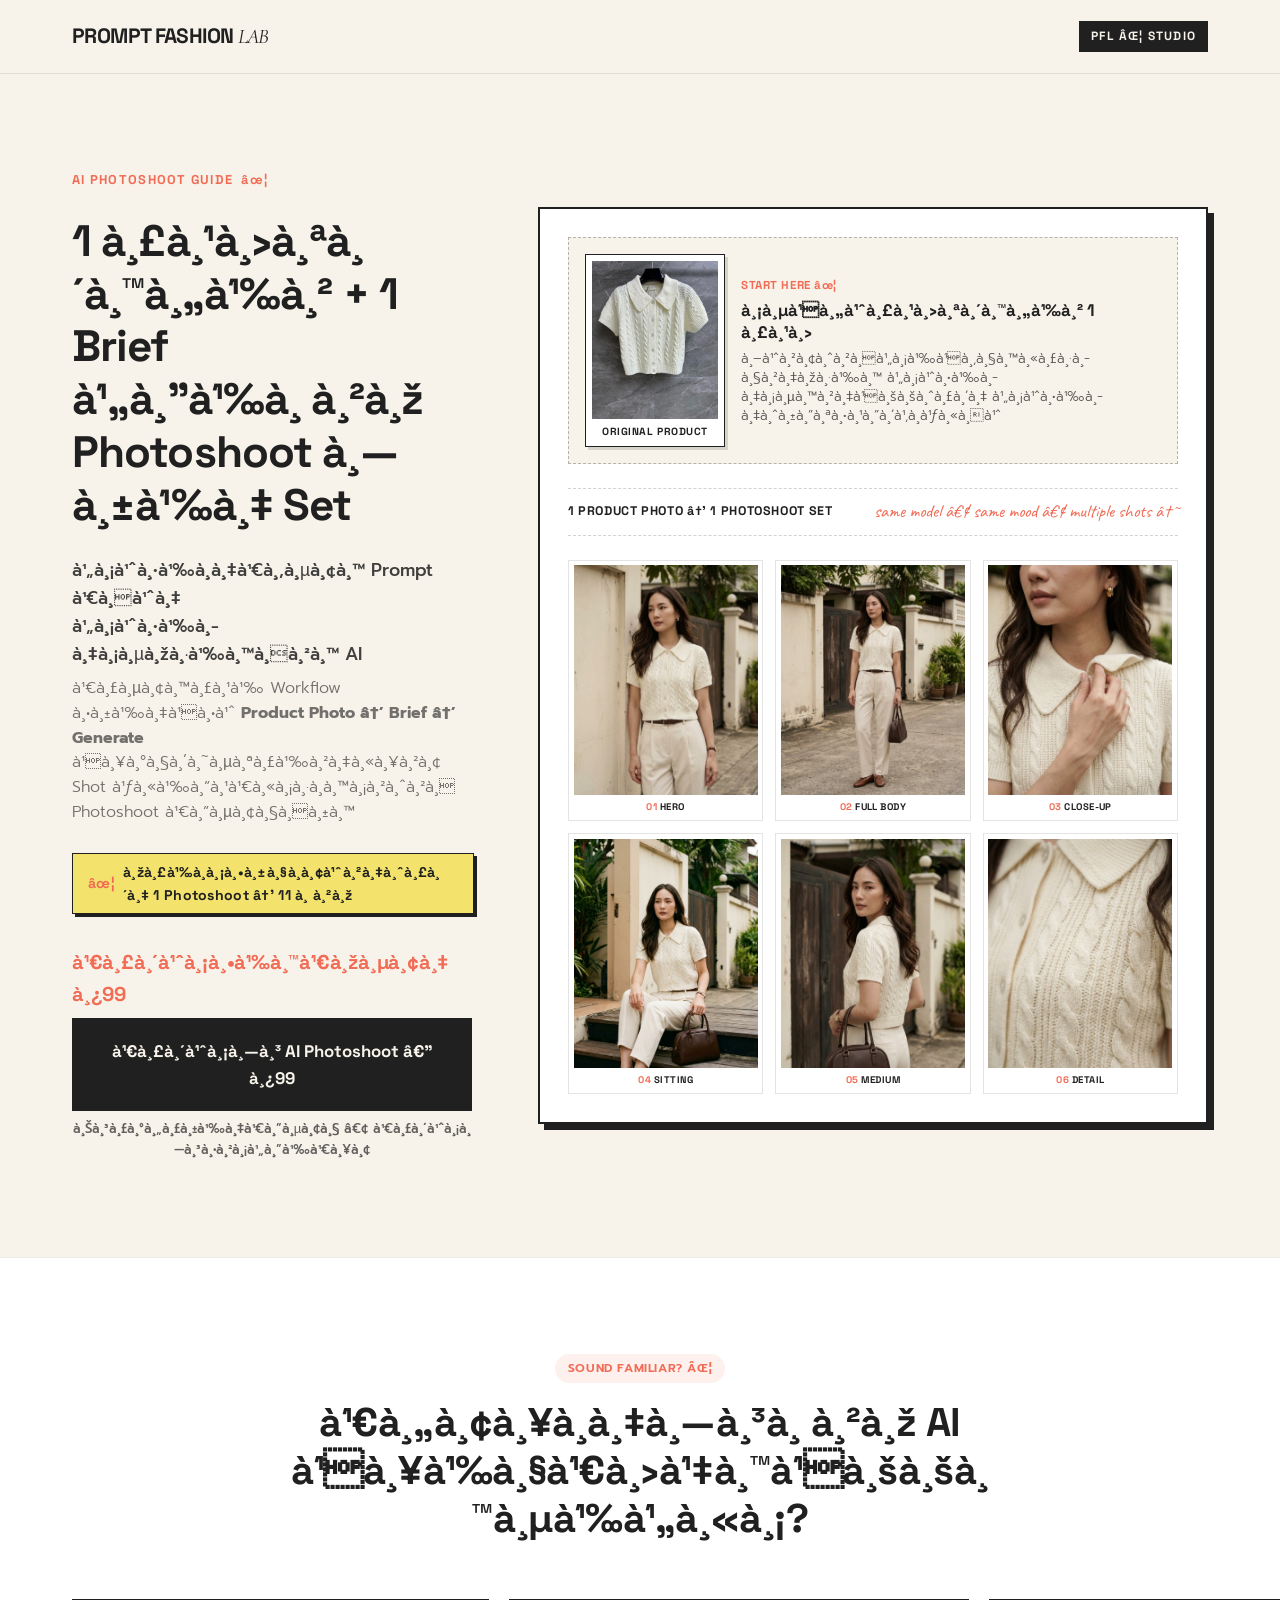
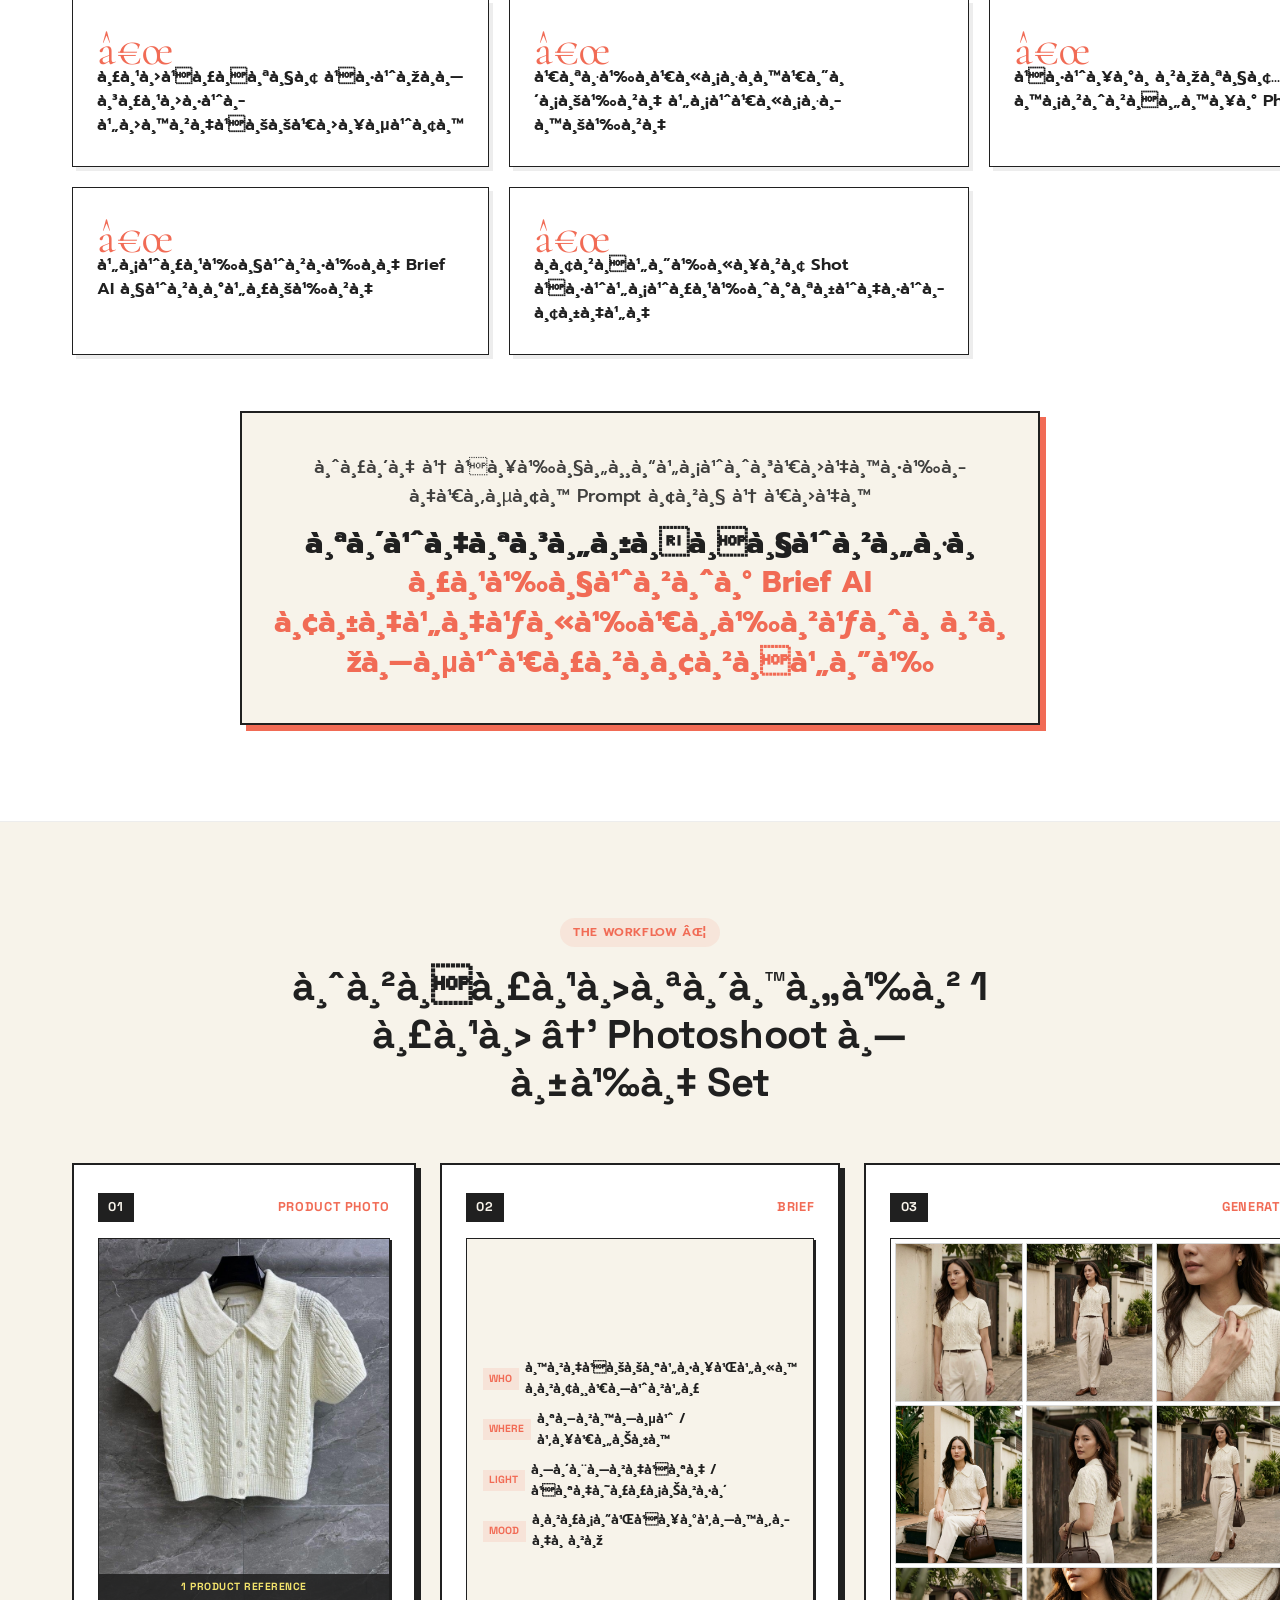
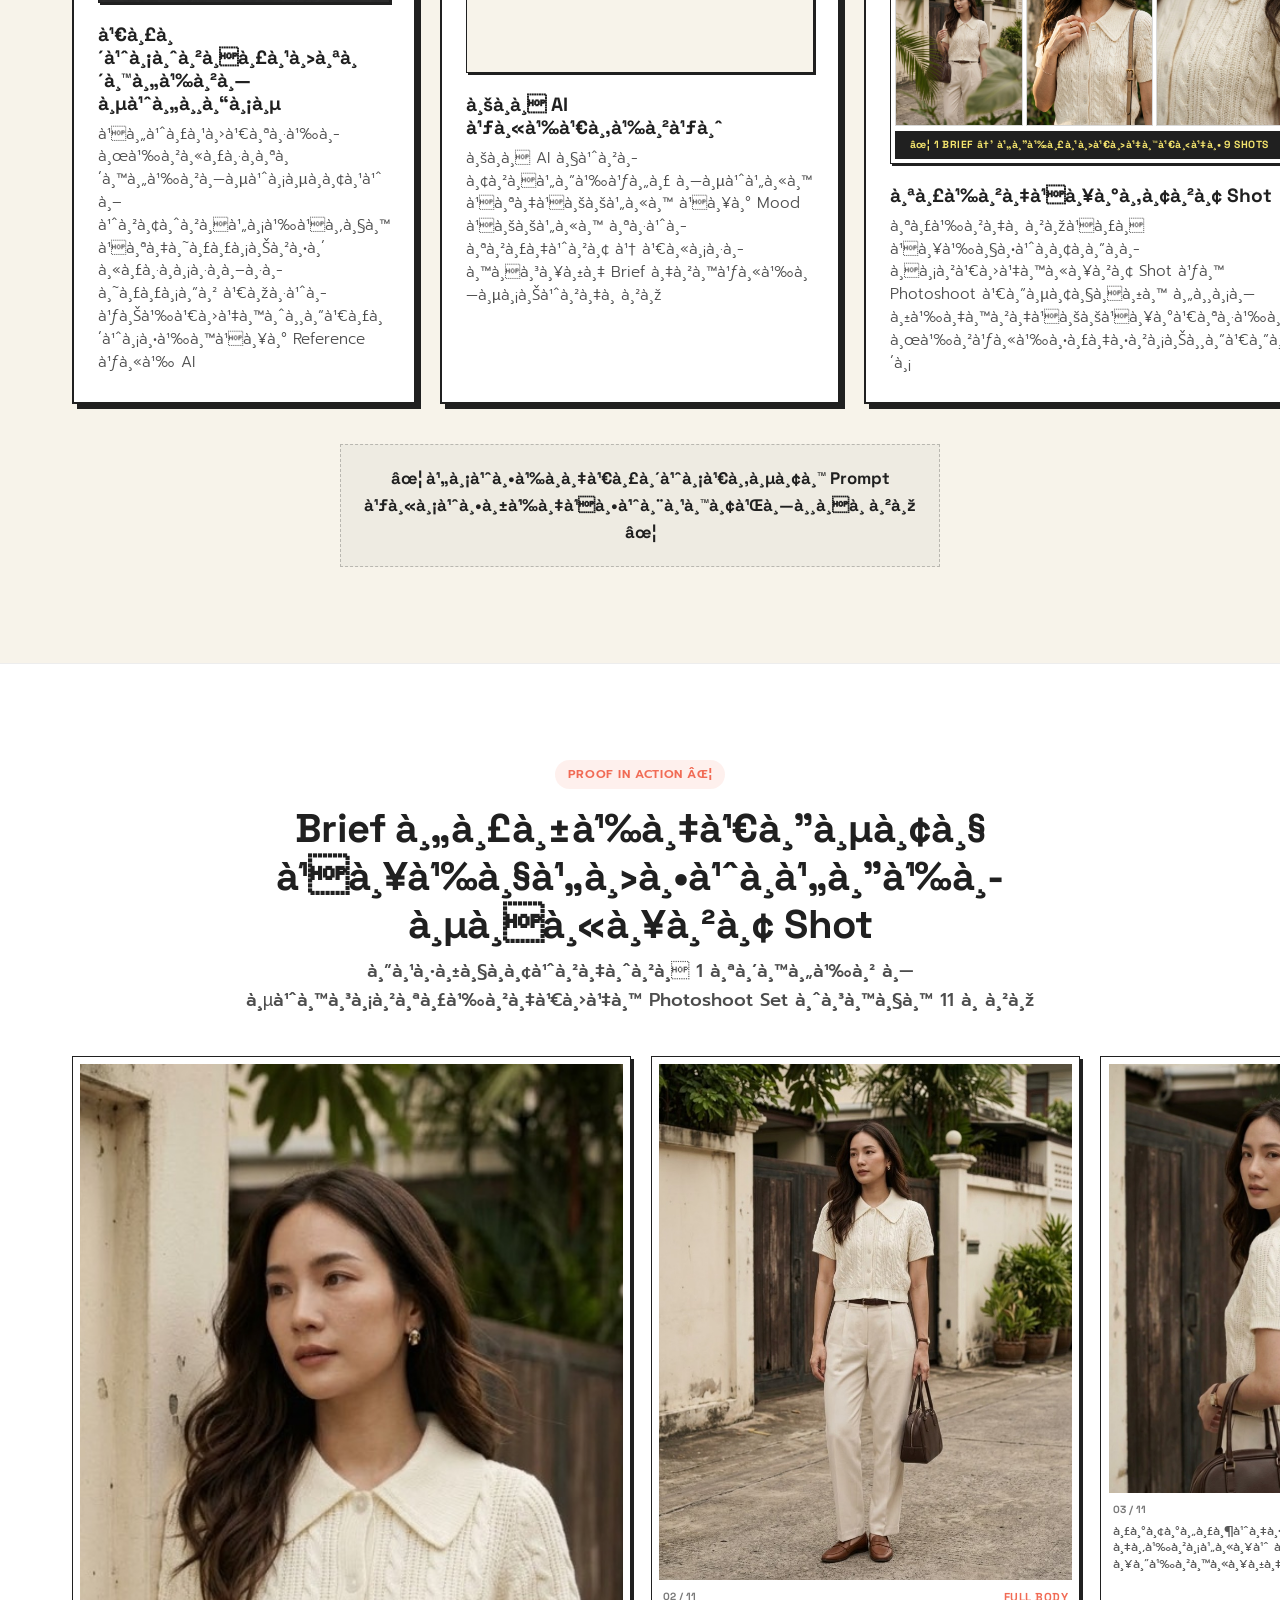
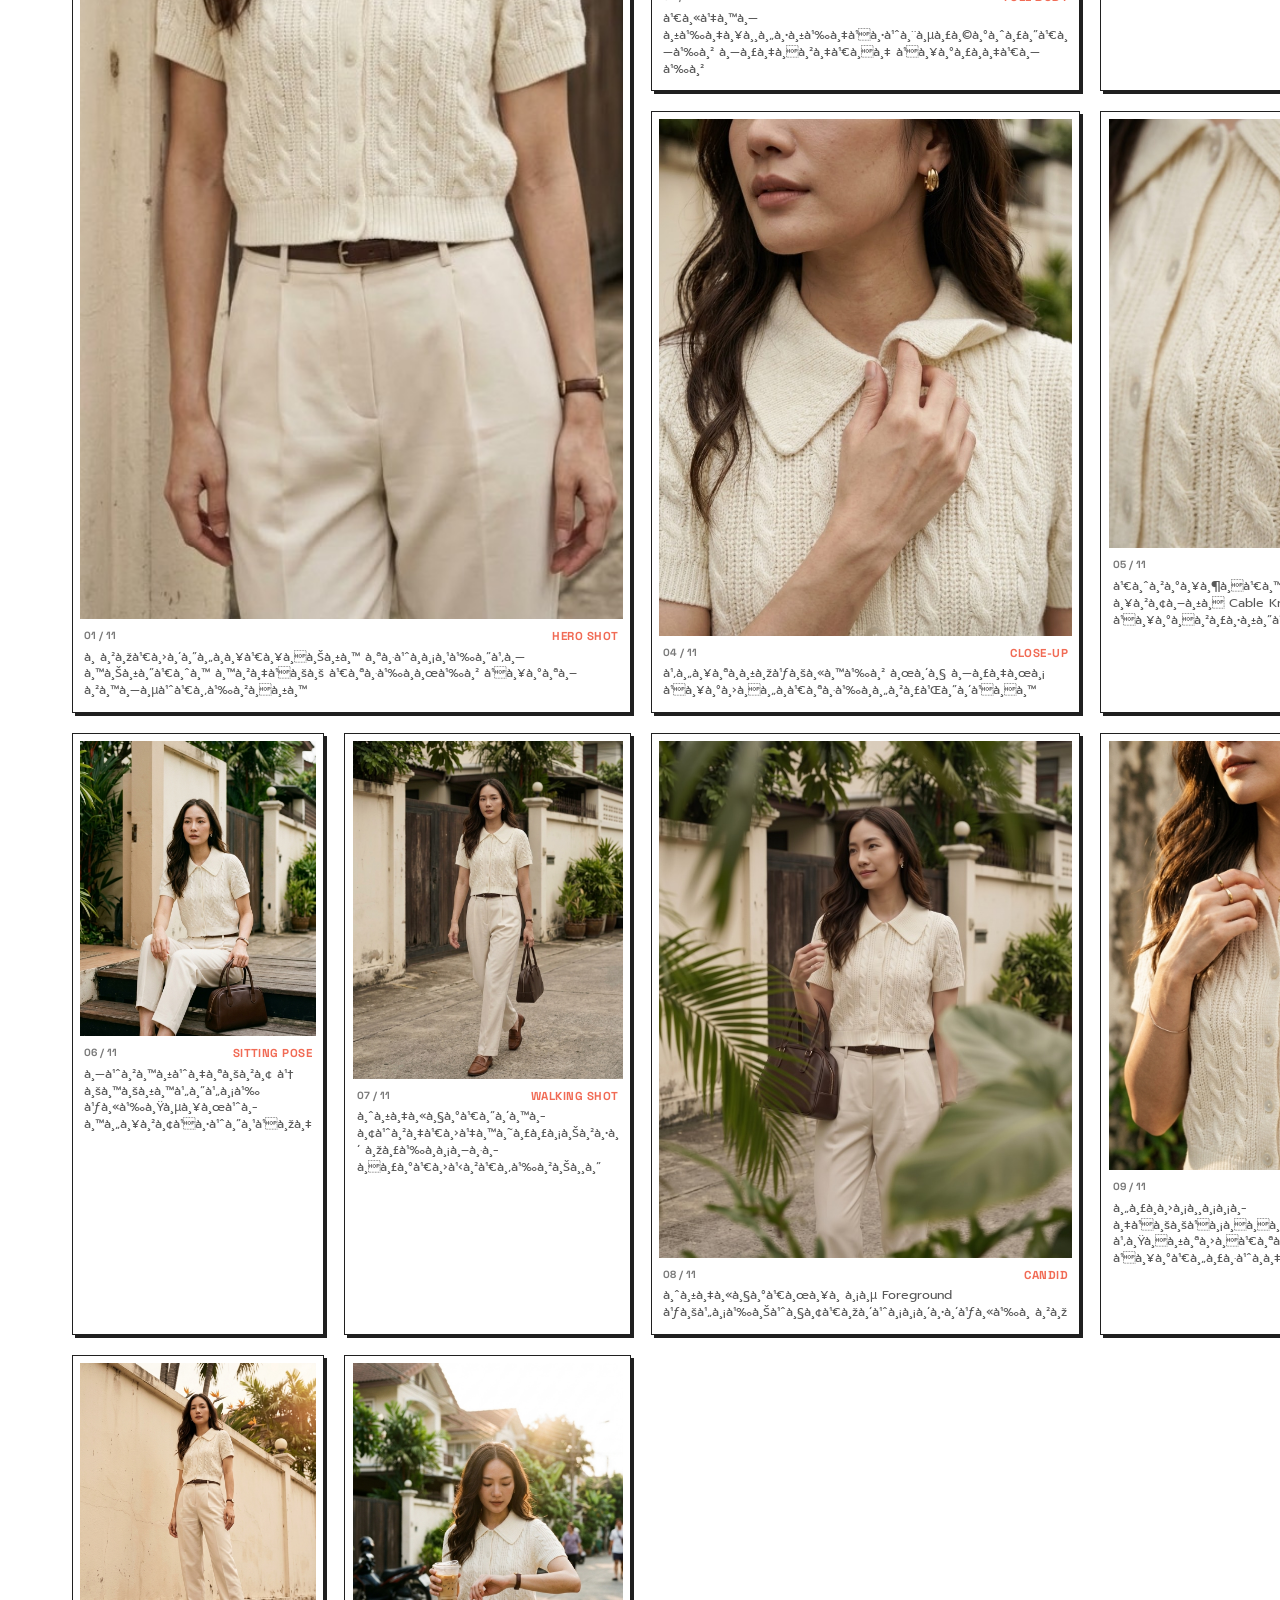
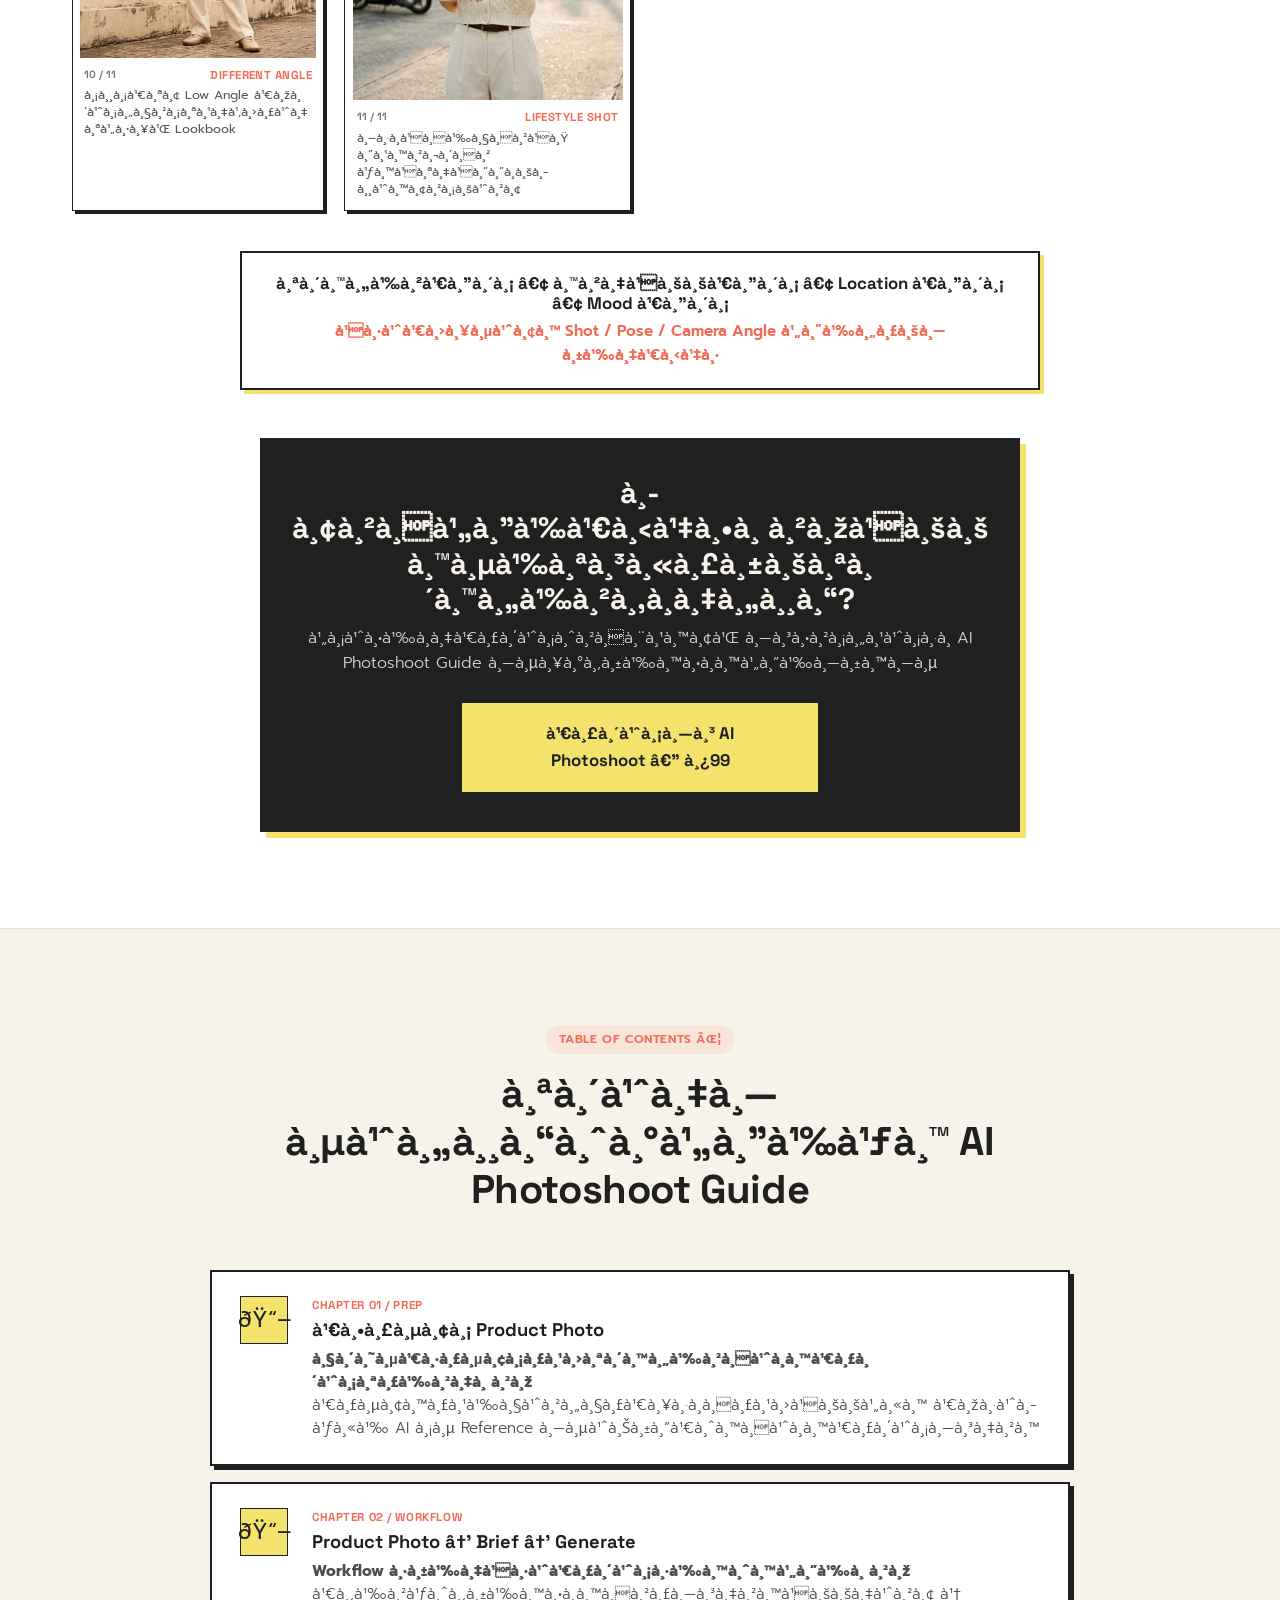
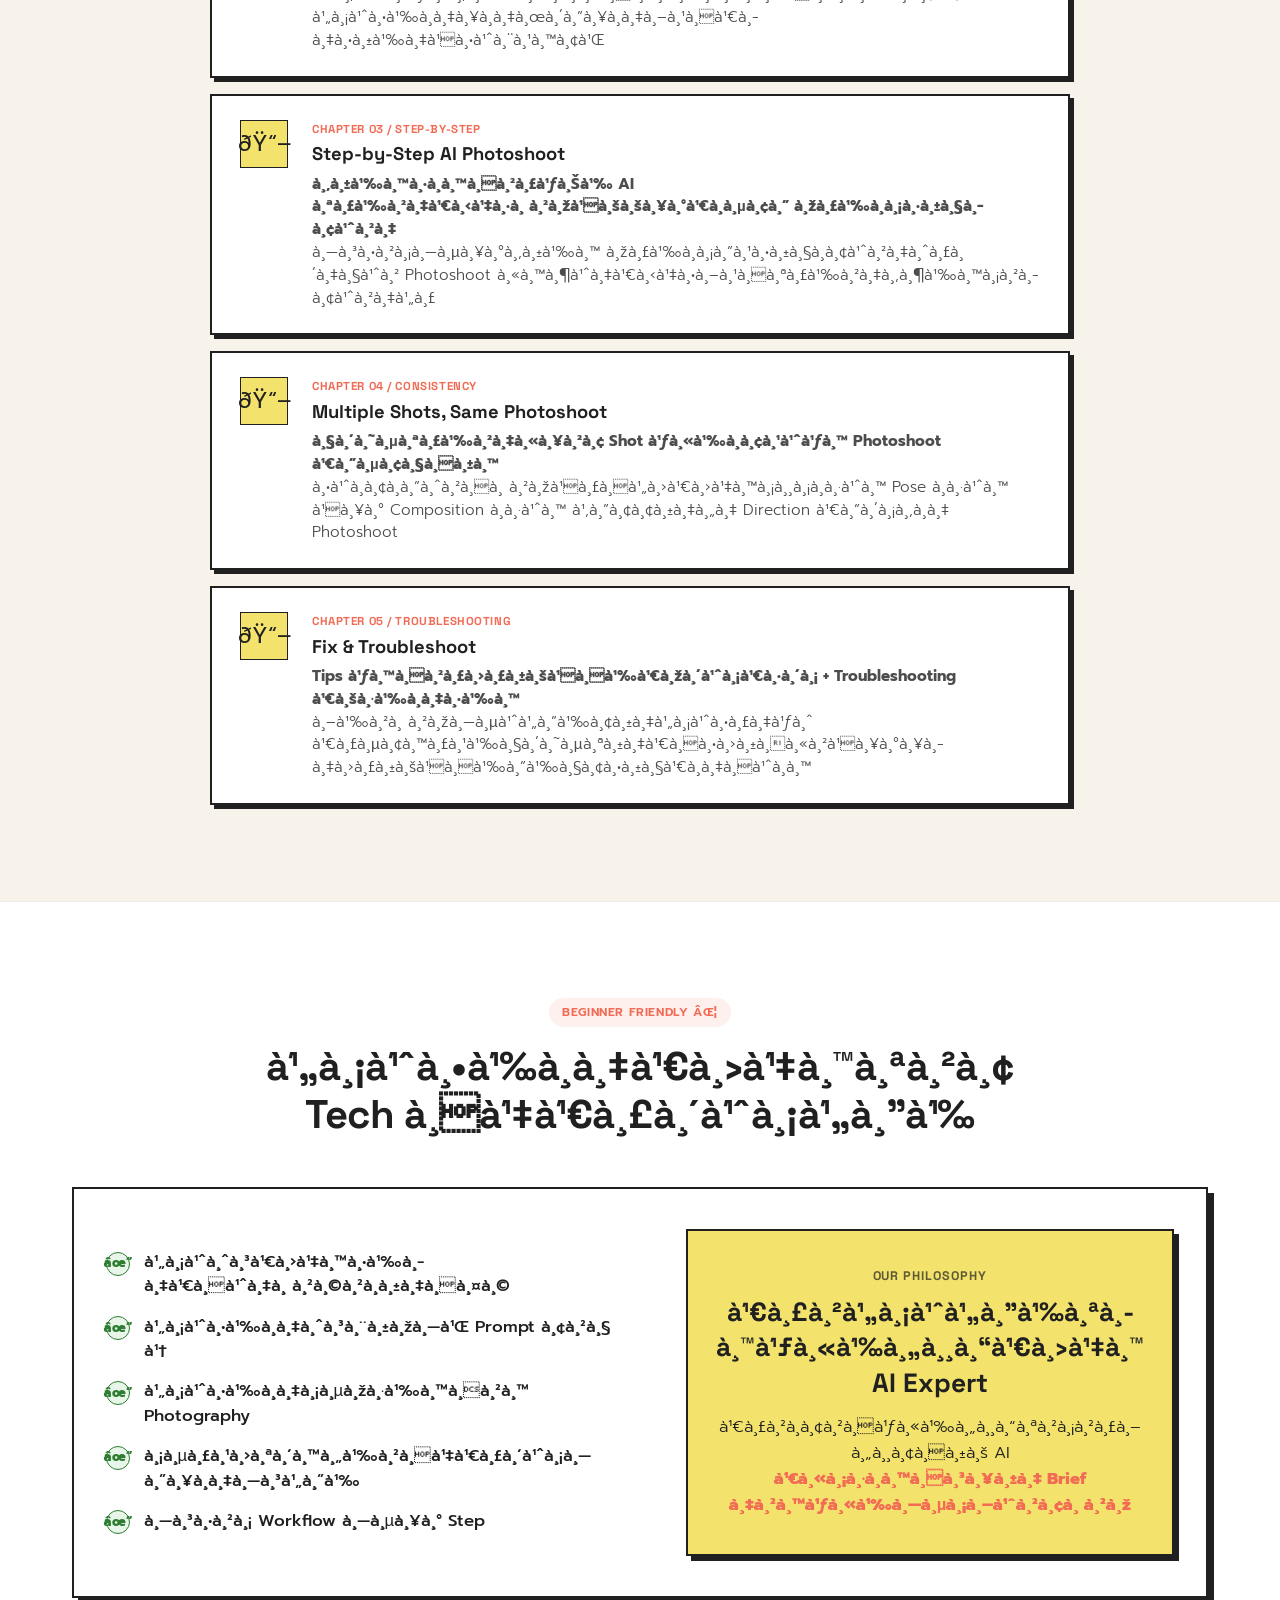
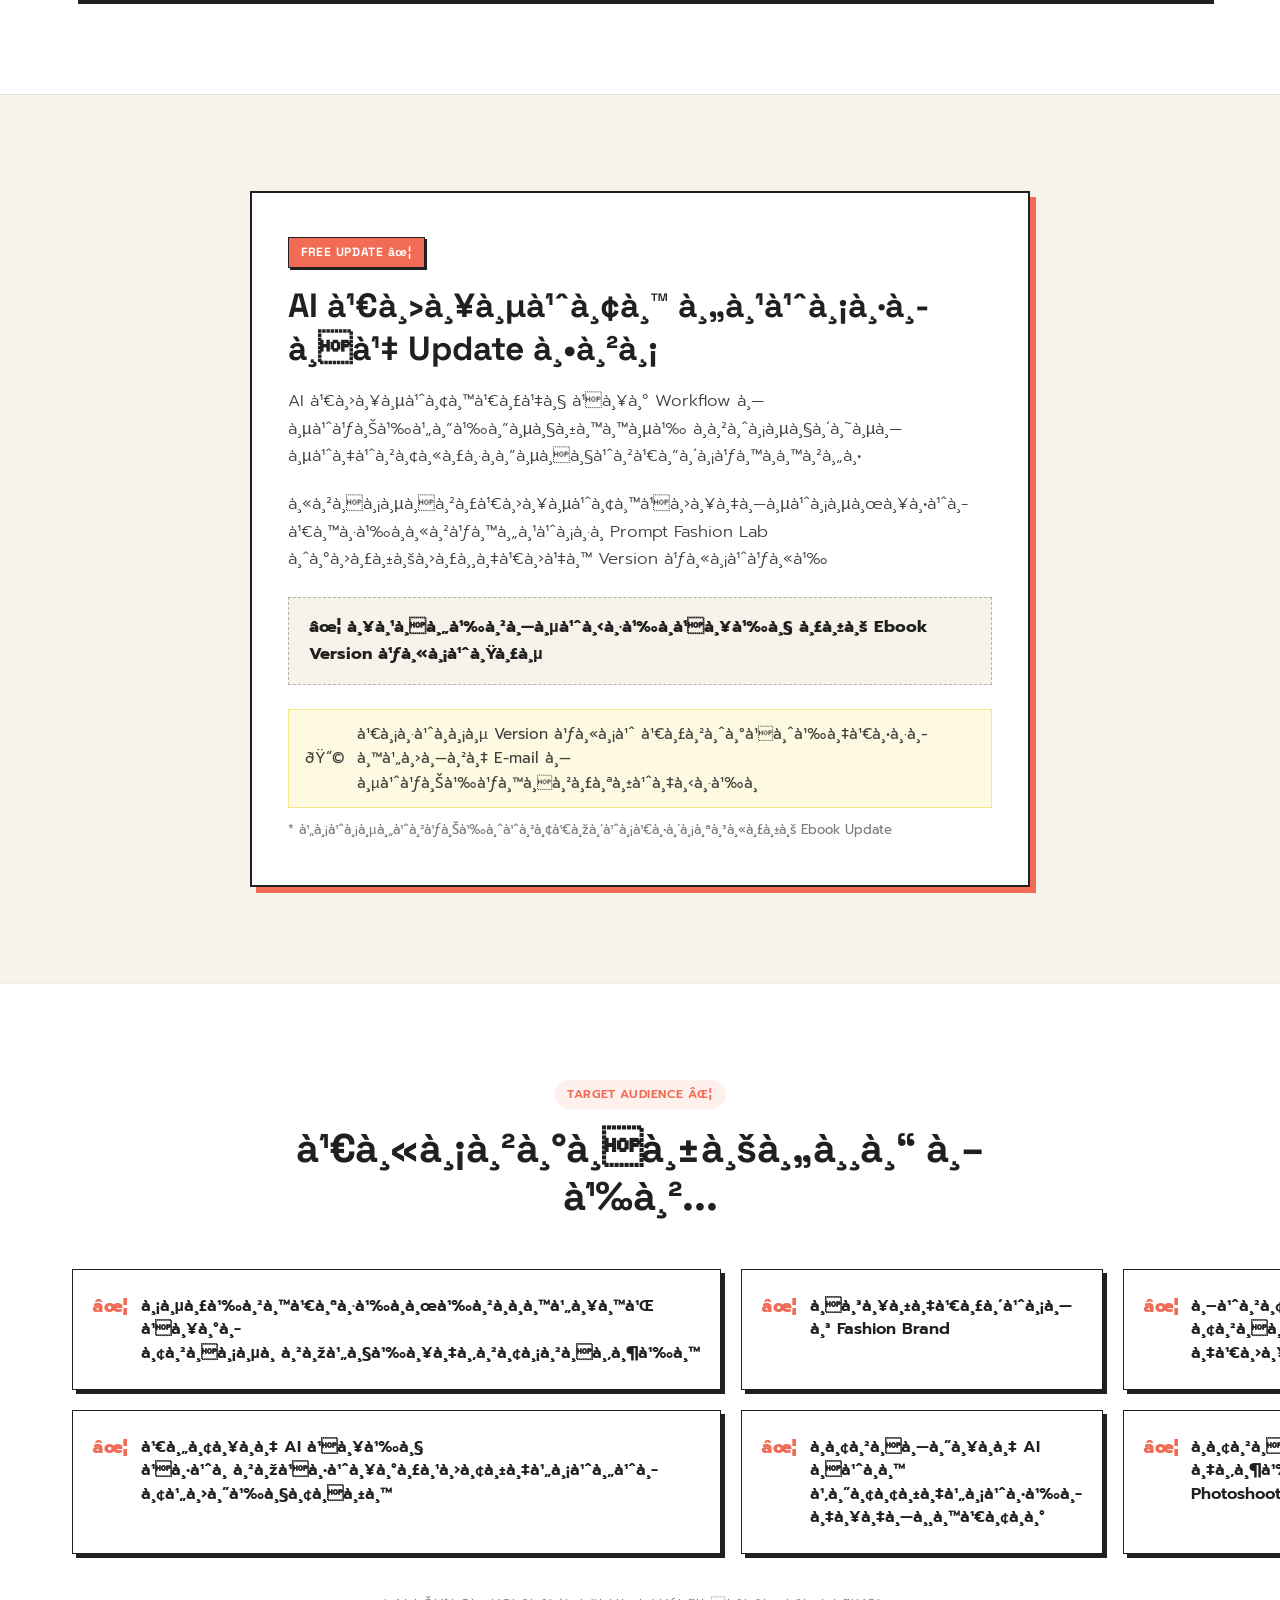
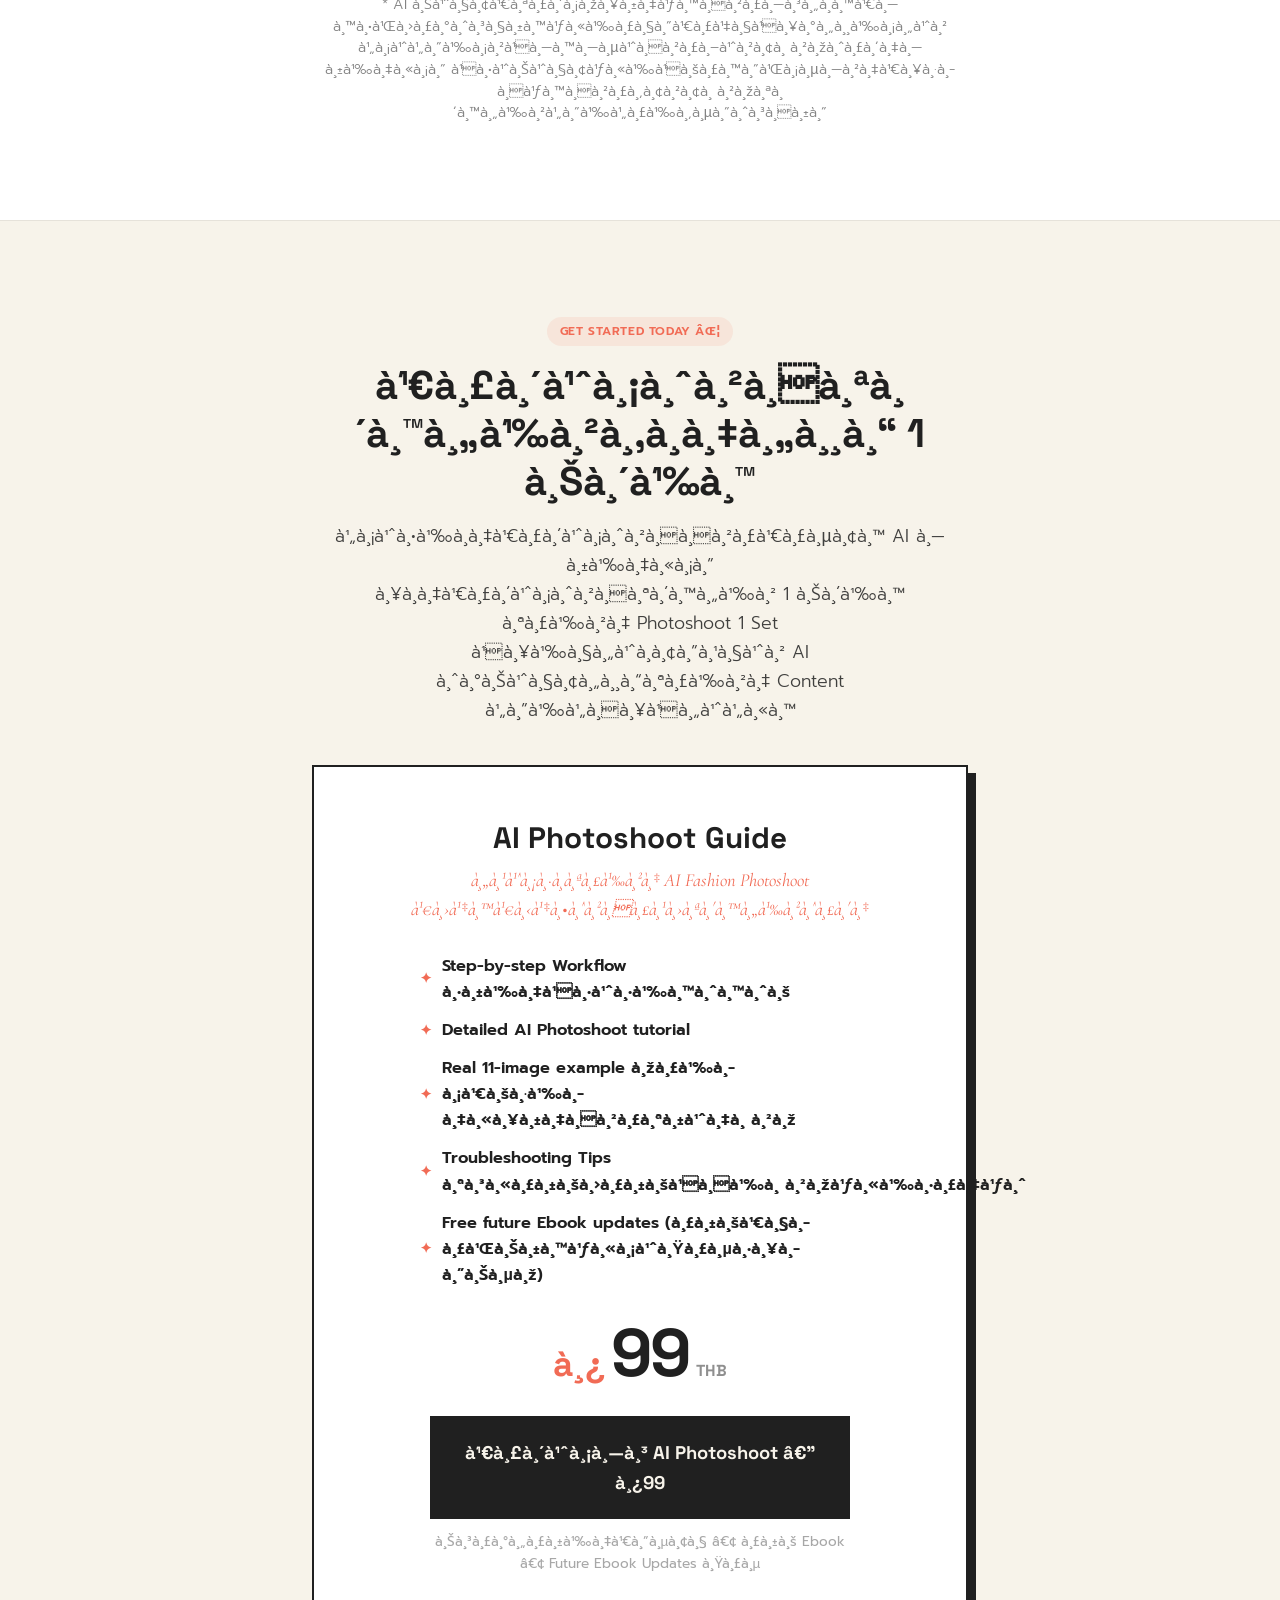
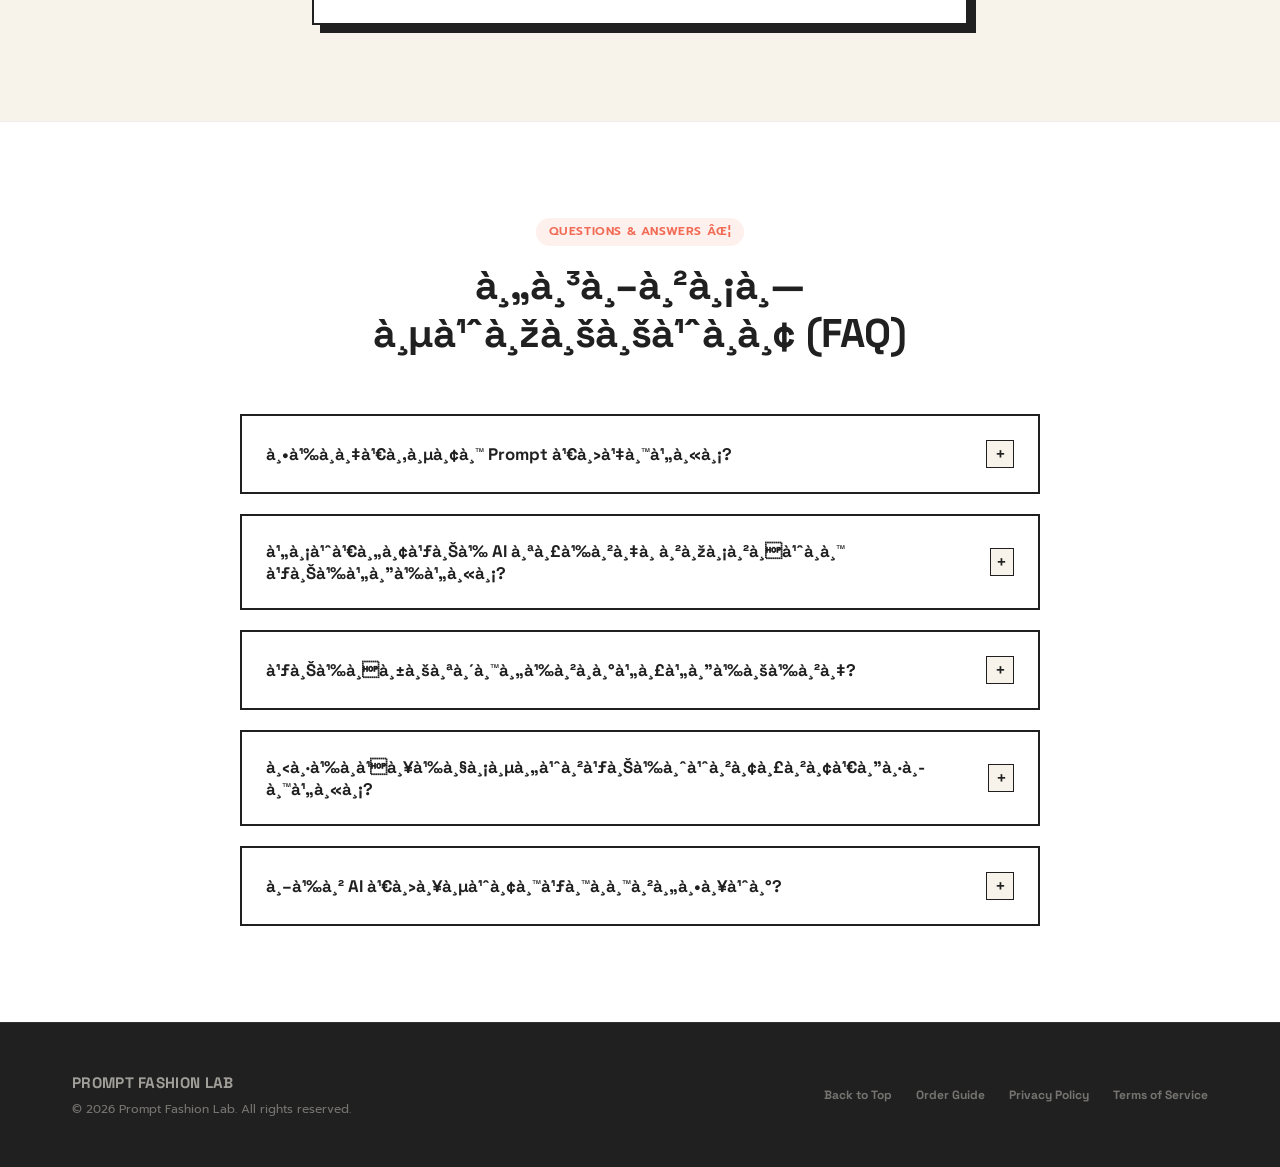
==== commit f9dff51e: "add meta pixel code" ====
--- a/index.html
+++ b/index.html
@@ -9,6 +9,24 @@
     gtag('js', new Date());
     gtag('config', 'G-DDGN5M6J9N');
   </script>
+
+  <!-- Meta Pixel Code -->
+  <script>
+  !function(f,b,e,v,n,t,s)
+  {if(f.fbq)return;n=f.fbq=function(){n.callMethod?
+  n.callMethod.apply(n,arguments):n.queue.push(arguments)};
+  if(!f._fbq)f._fbq=n;n.push=n;n.loaded=!0;n.version='2.0';
+  n.queue=[];t=b.createElement(e);t.async=!0;
+  t.src=v;s=b.getElementsByTagName(e)[0];
+  s.parentNode.insertBefore(t,s)}(window, document,'script',
+  'https://connect.facebook.net/en_US/fbevents.js');
+  fbq('init', '1459724172740305');
+  fbq('track', 'PageView');
+  </script>
+  <noscript><img height="1" width="1" style="display:none"
+  src="https://www.facebook.com/tr?id=1459724172740305&ev=PageView&noscript=1"
+  /></noscript>
+  <!-- End Meta Pixel Code -->
   <meta charset="UTF-8">
   <meta name="viewport" content="width=device-width, initial-scale=1.0">
   <meta name="description" content="AI Photoshoot Guide โดย Prompt Fashion Lab — 1 รูปสินค้า + 1 Brief ได้ภาพ Photoshoot ทั้ง Set เริ่มต้นเพียง ฿99">
@@ -767,7 +785,7 @@
 
         <!-- Primary CTA Button -->
         <div class="offer-action-area">
-          <a href="upsell.html" class="btn btn-black" onclick="checkout('final_offer')">
+          <a href="toolkit.html" class="btn btn-black" onclick="checkout('final_offer')">
             เริ่มทำ AI Photoshoot — ฿99
           </a>
           <div class="offer-microcopy text-balance-thai">
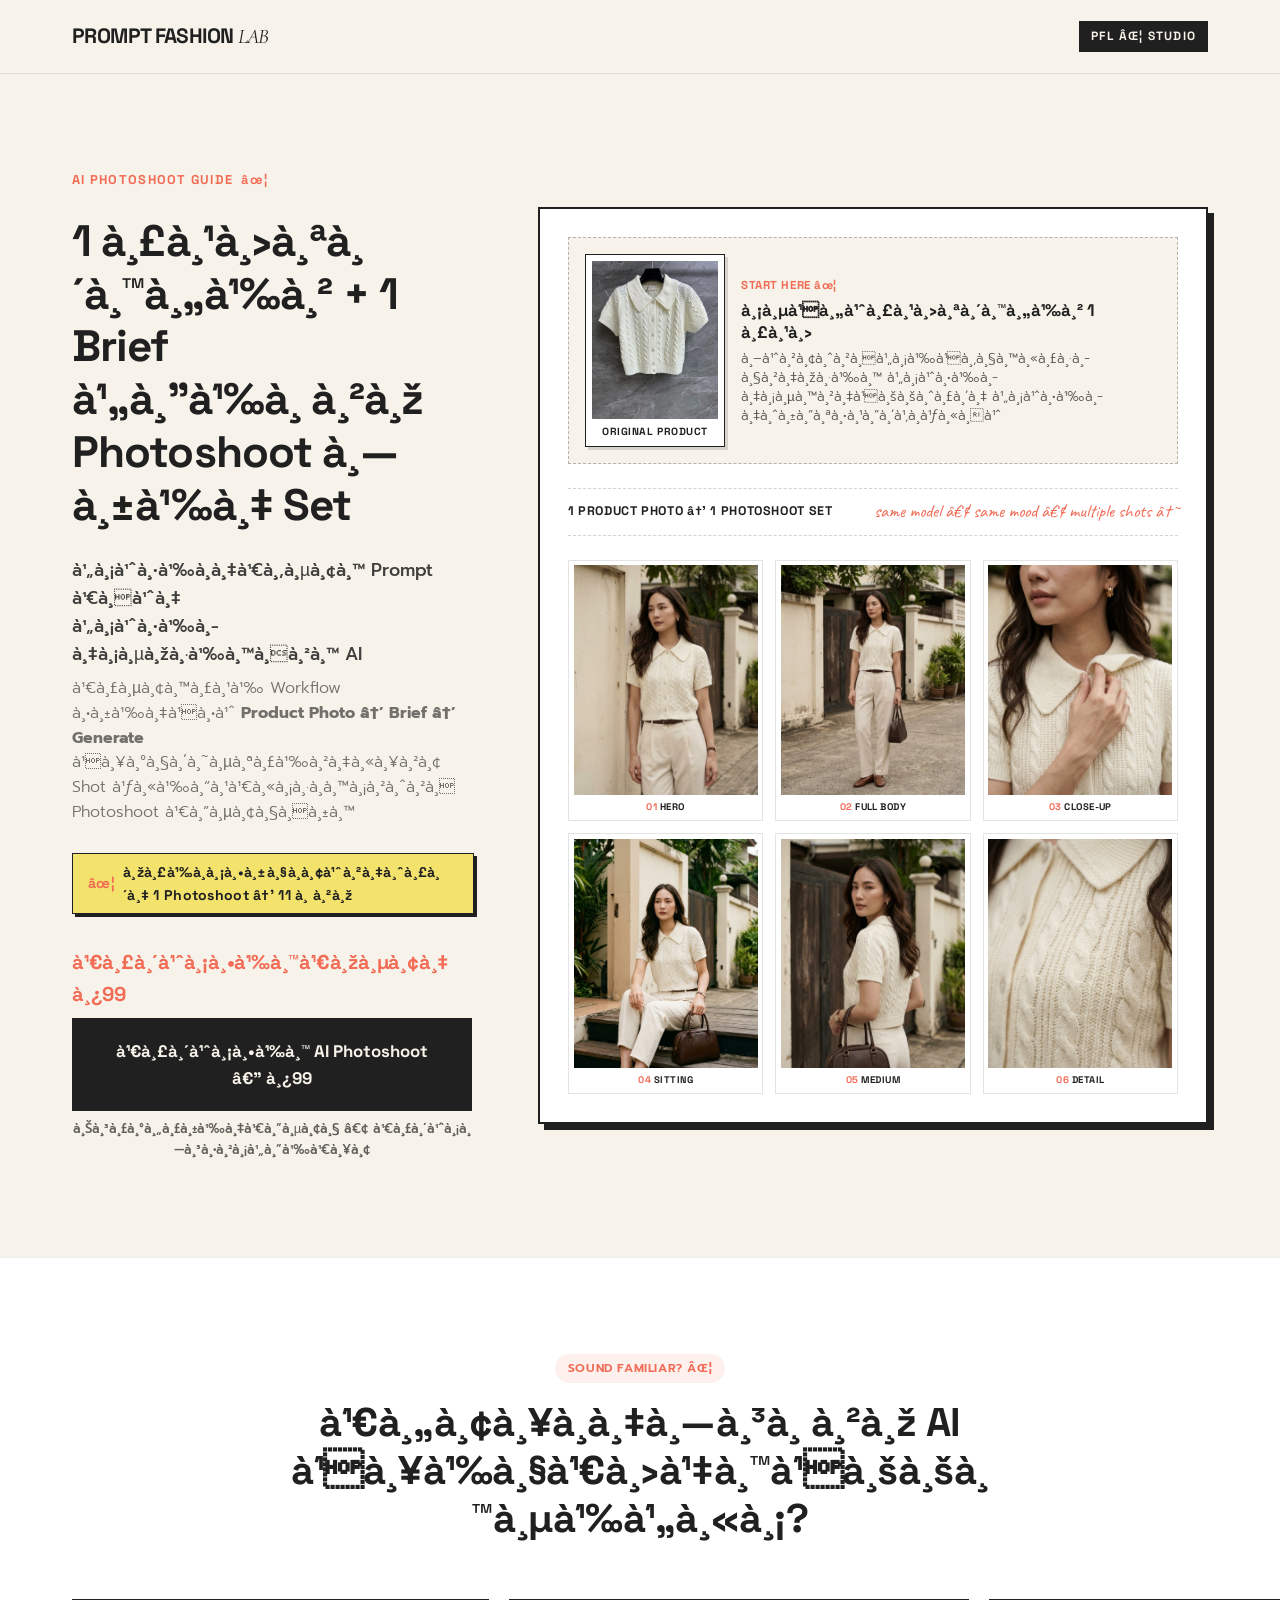
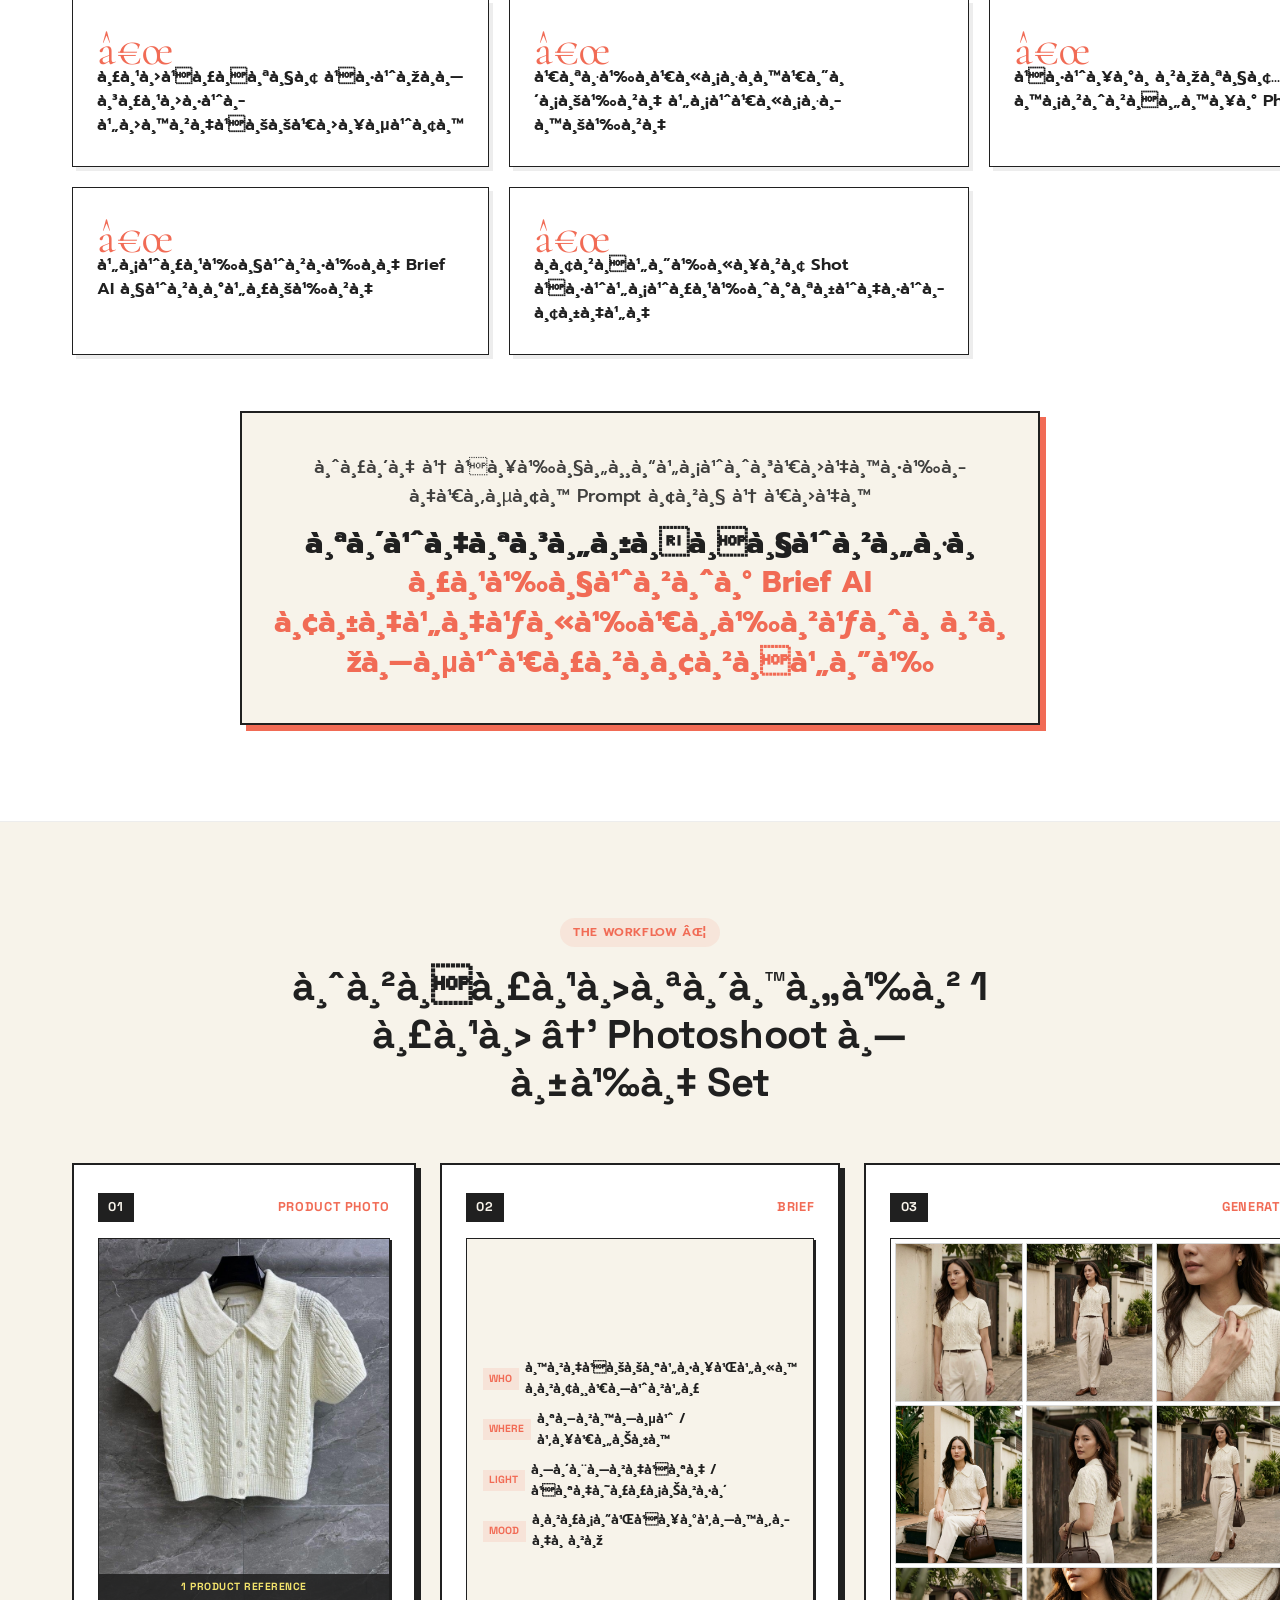
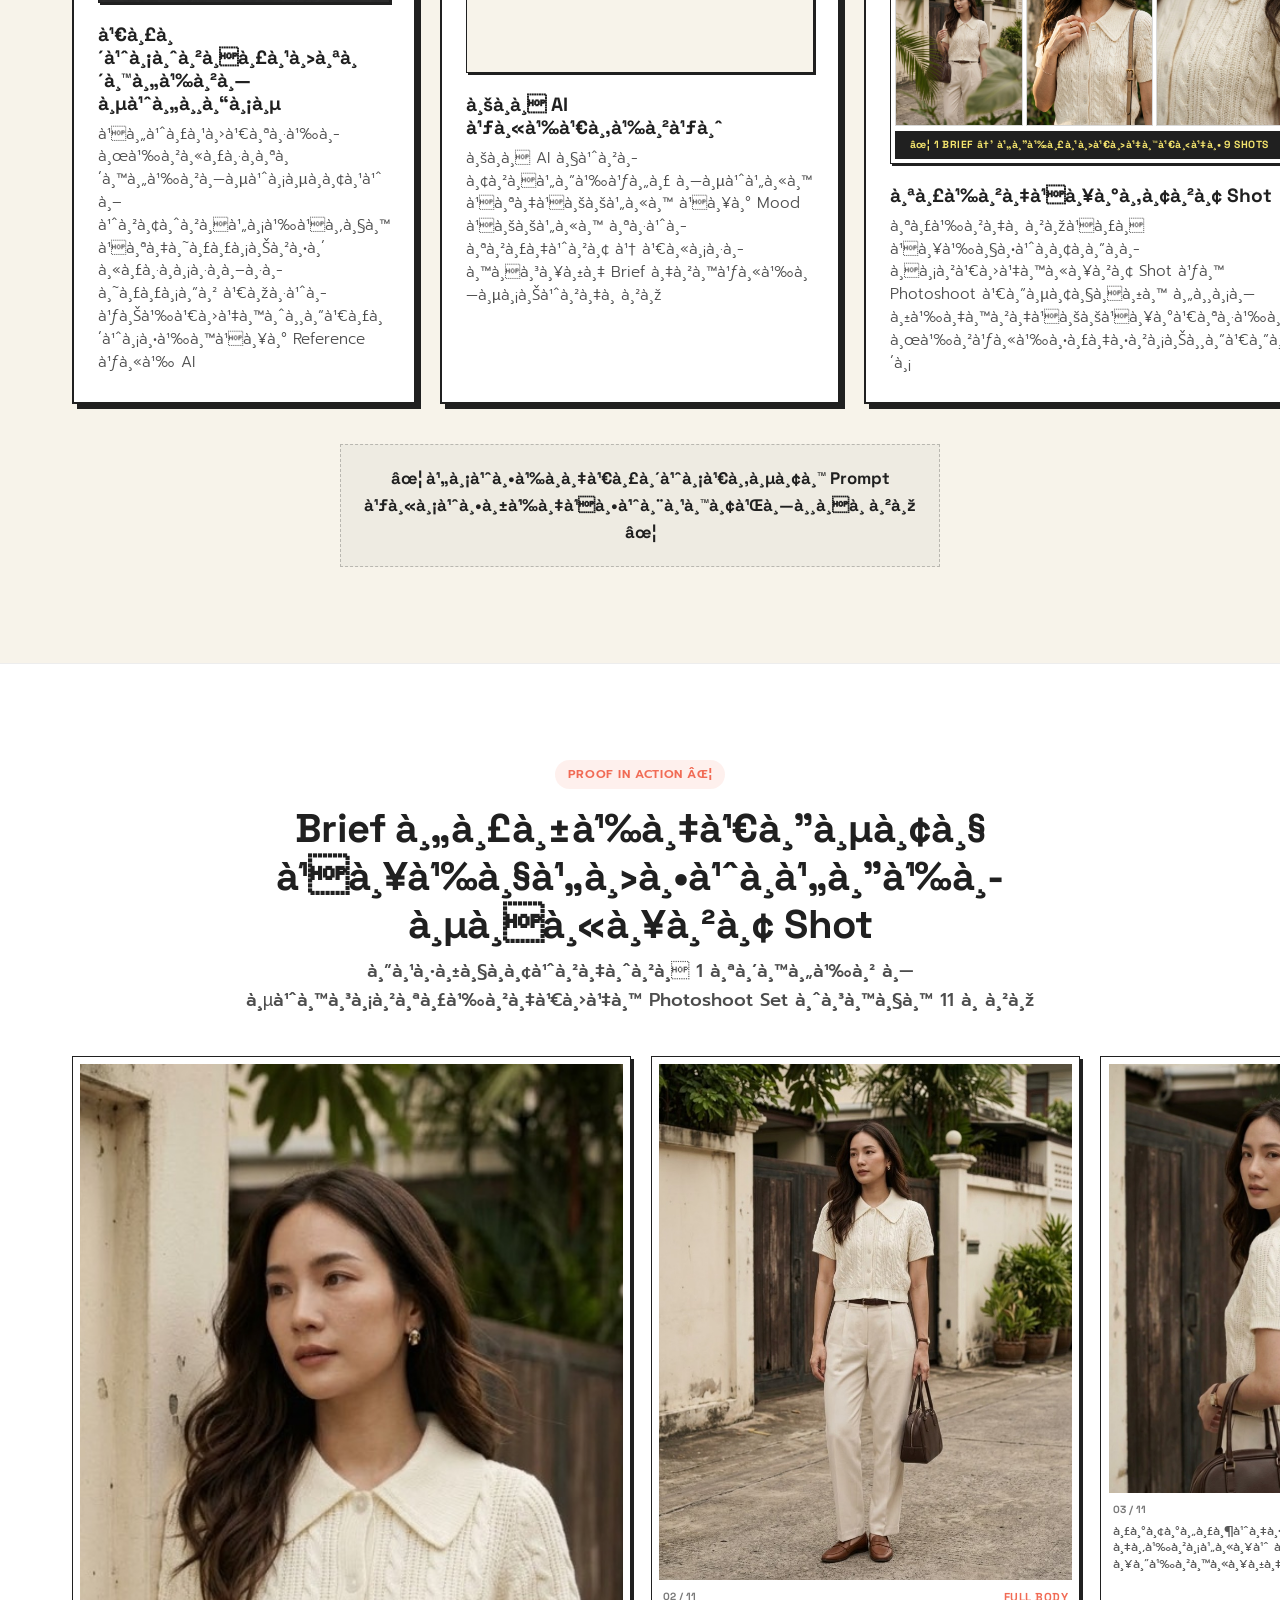
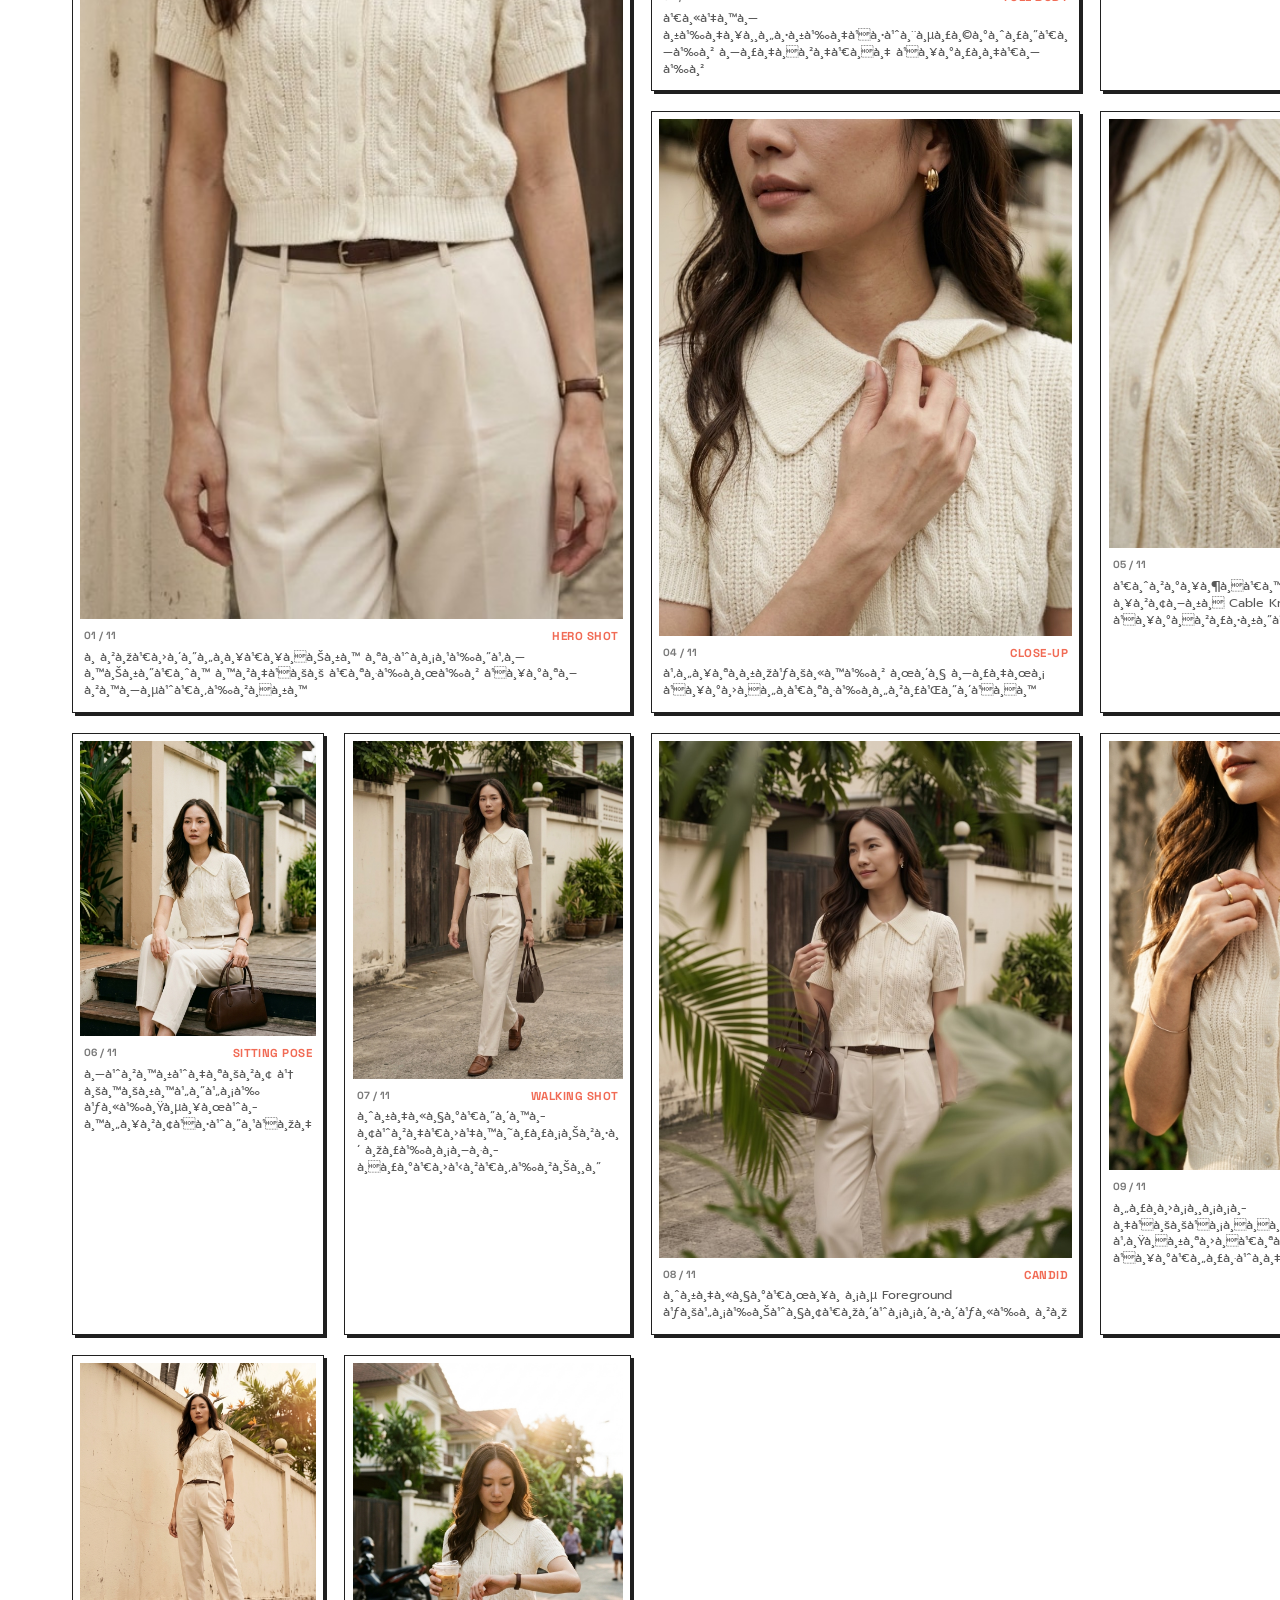
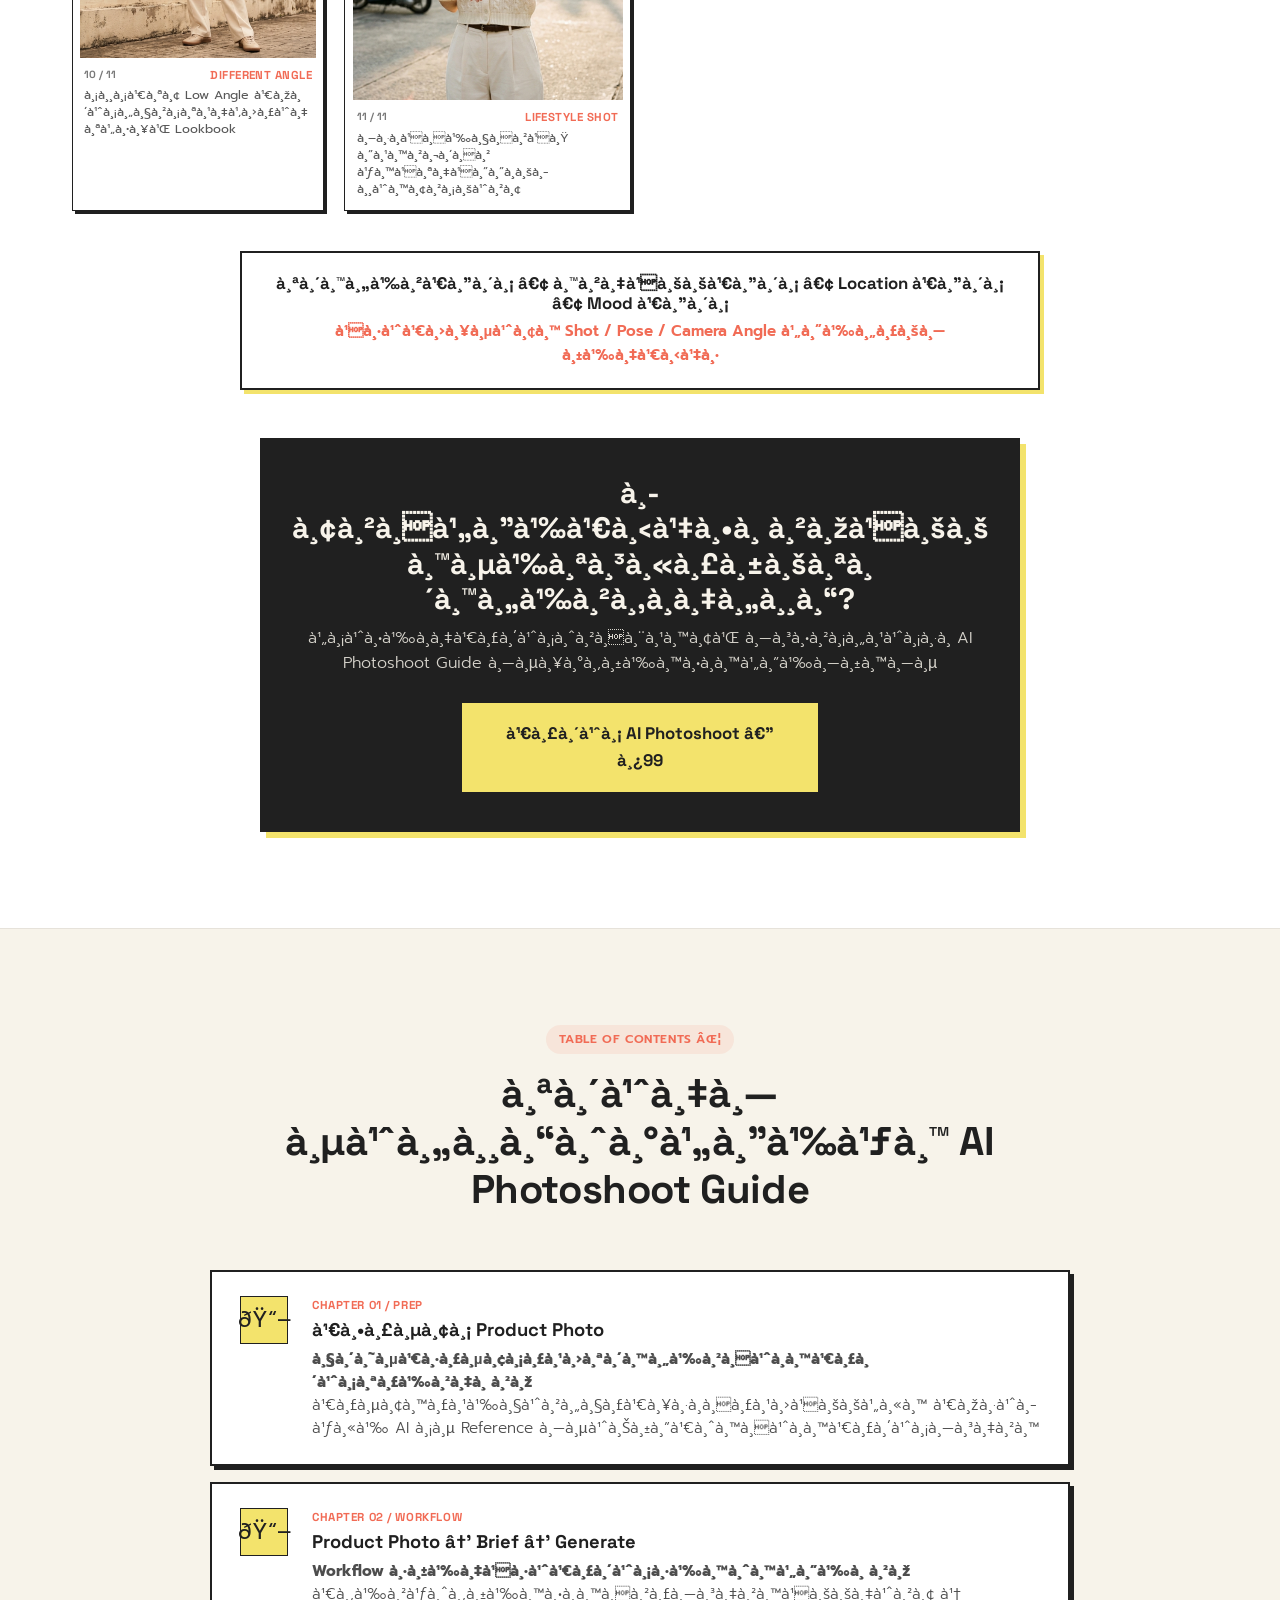
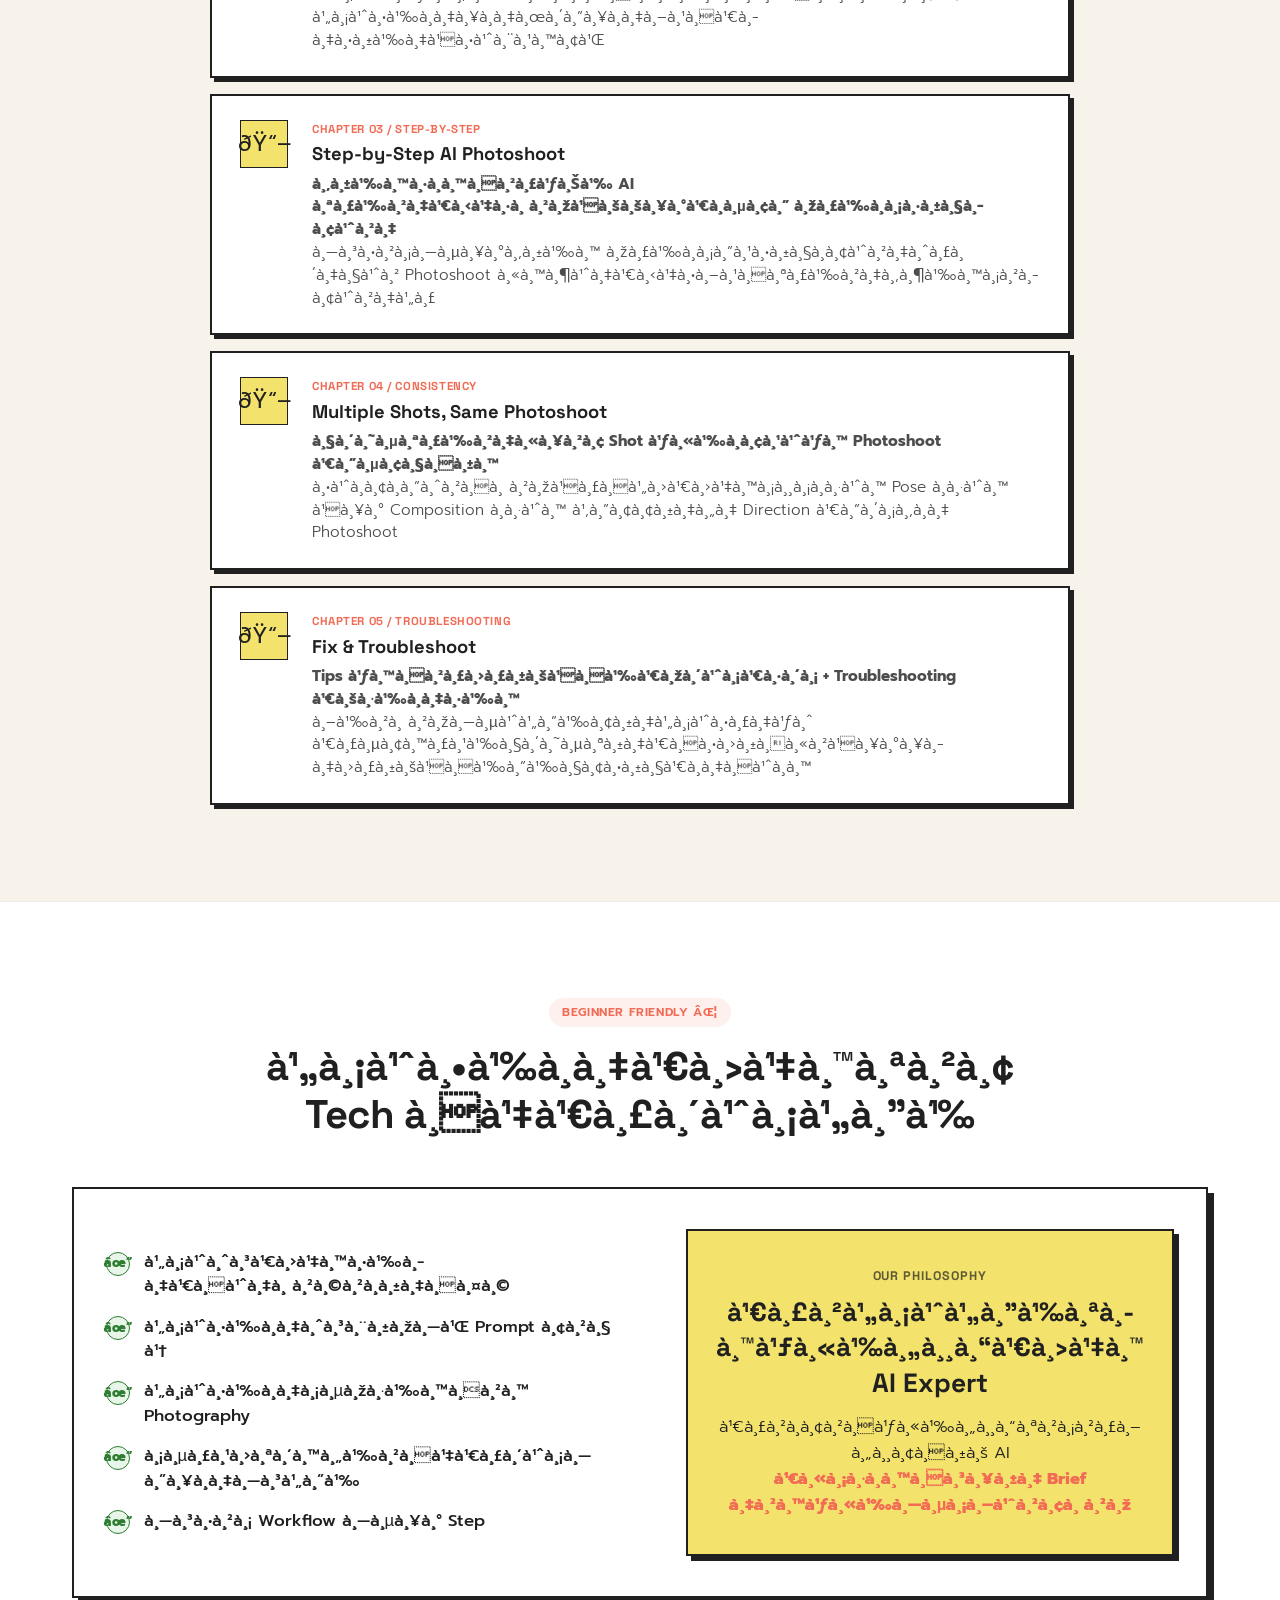
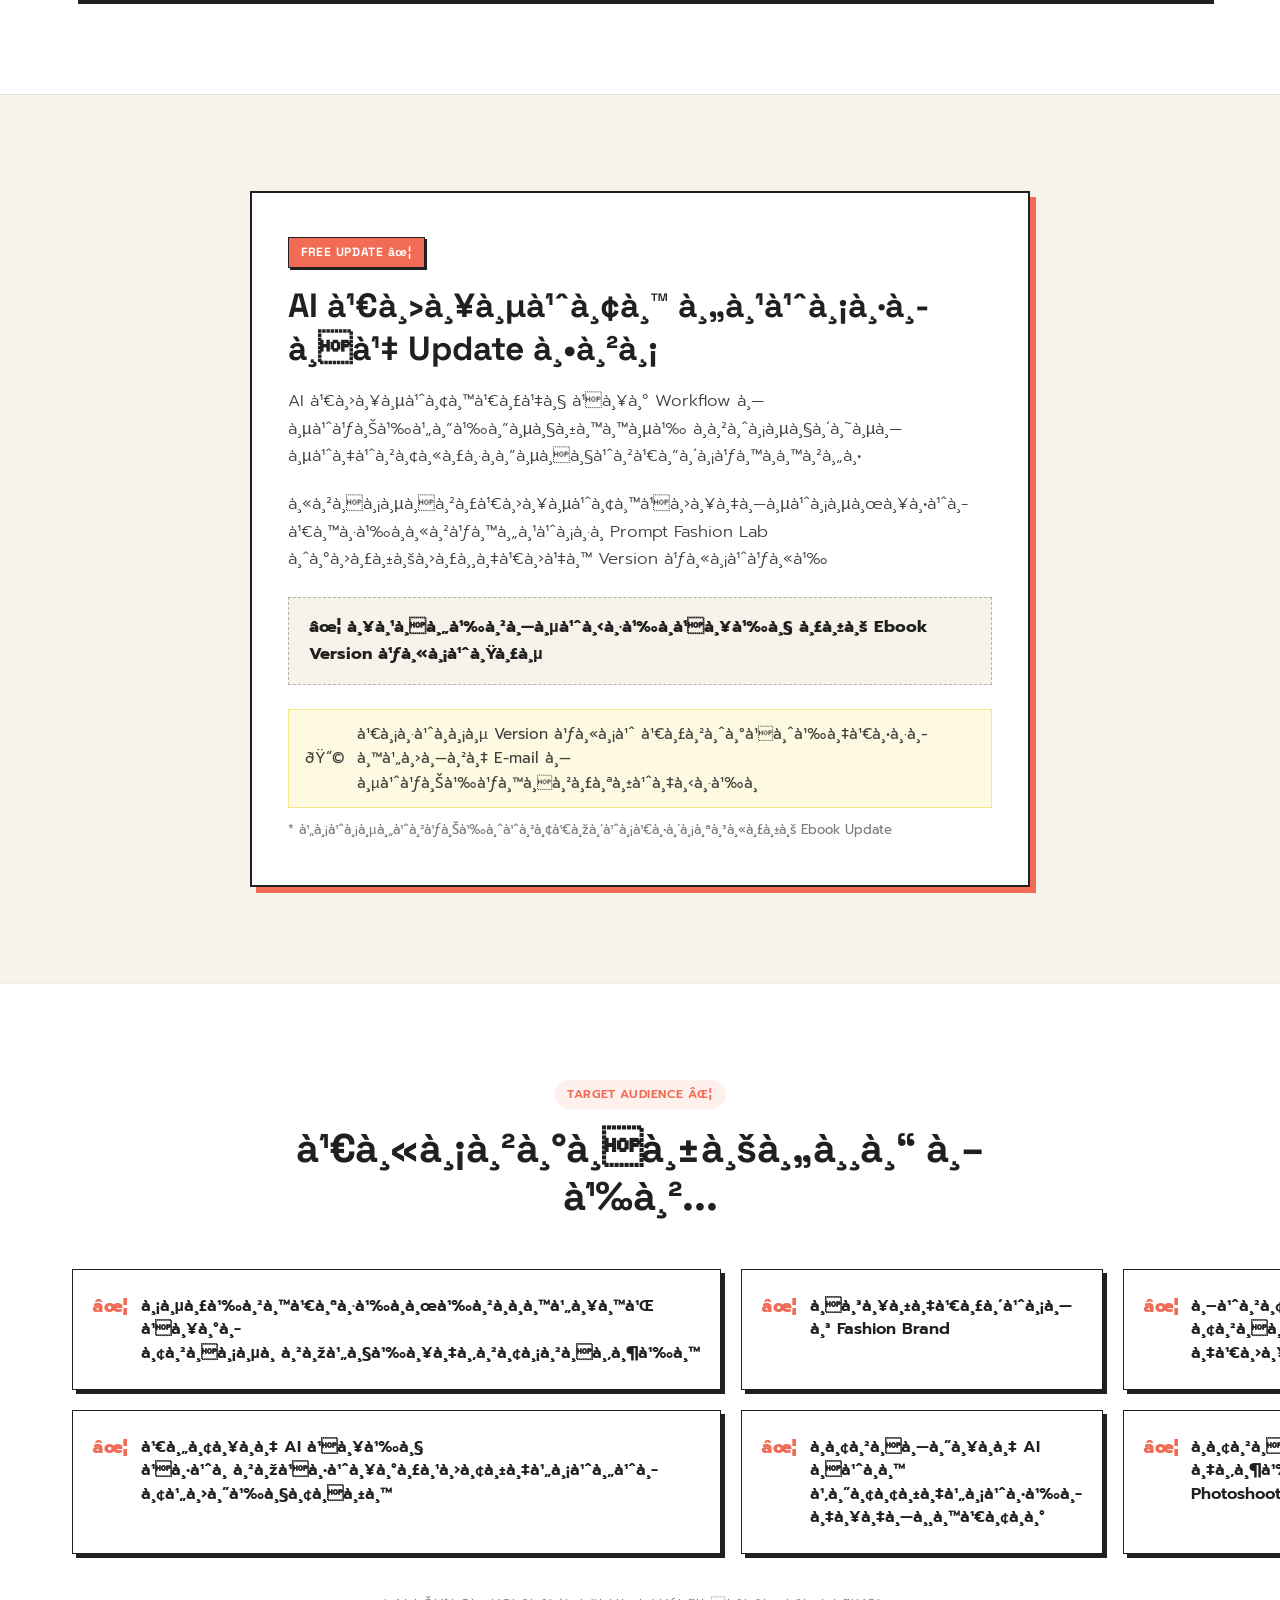
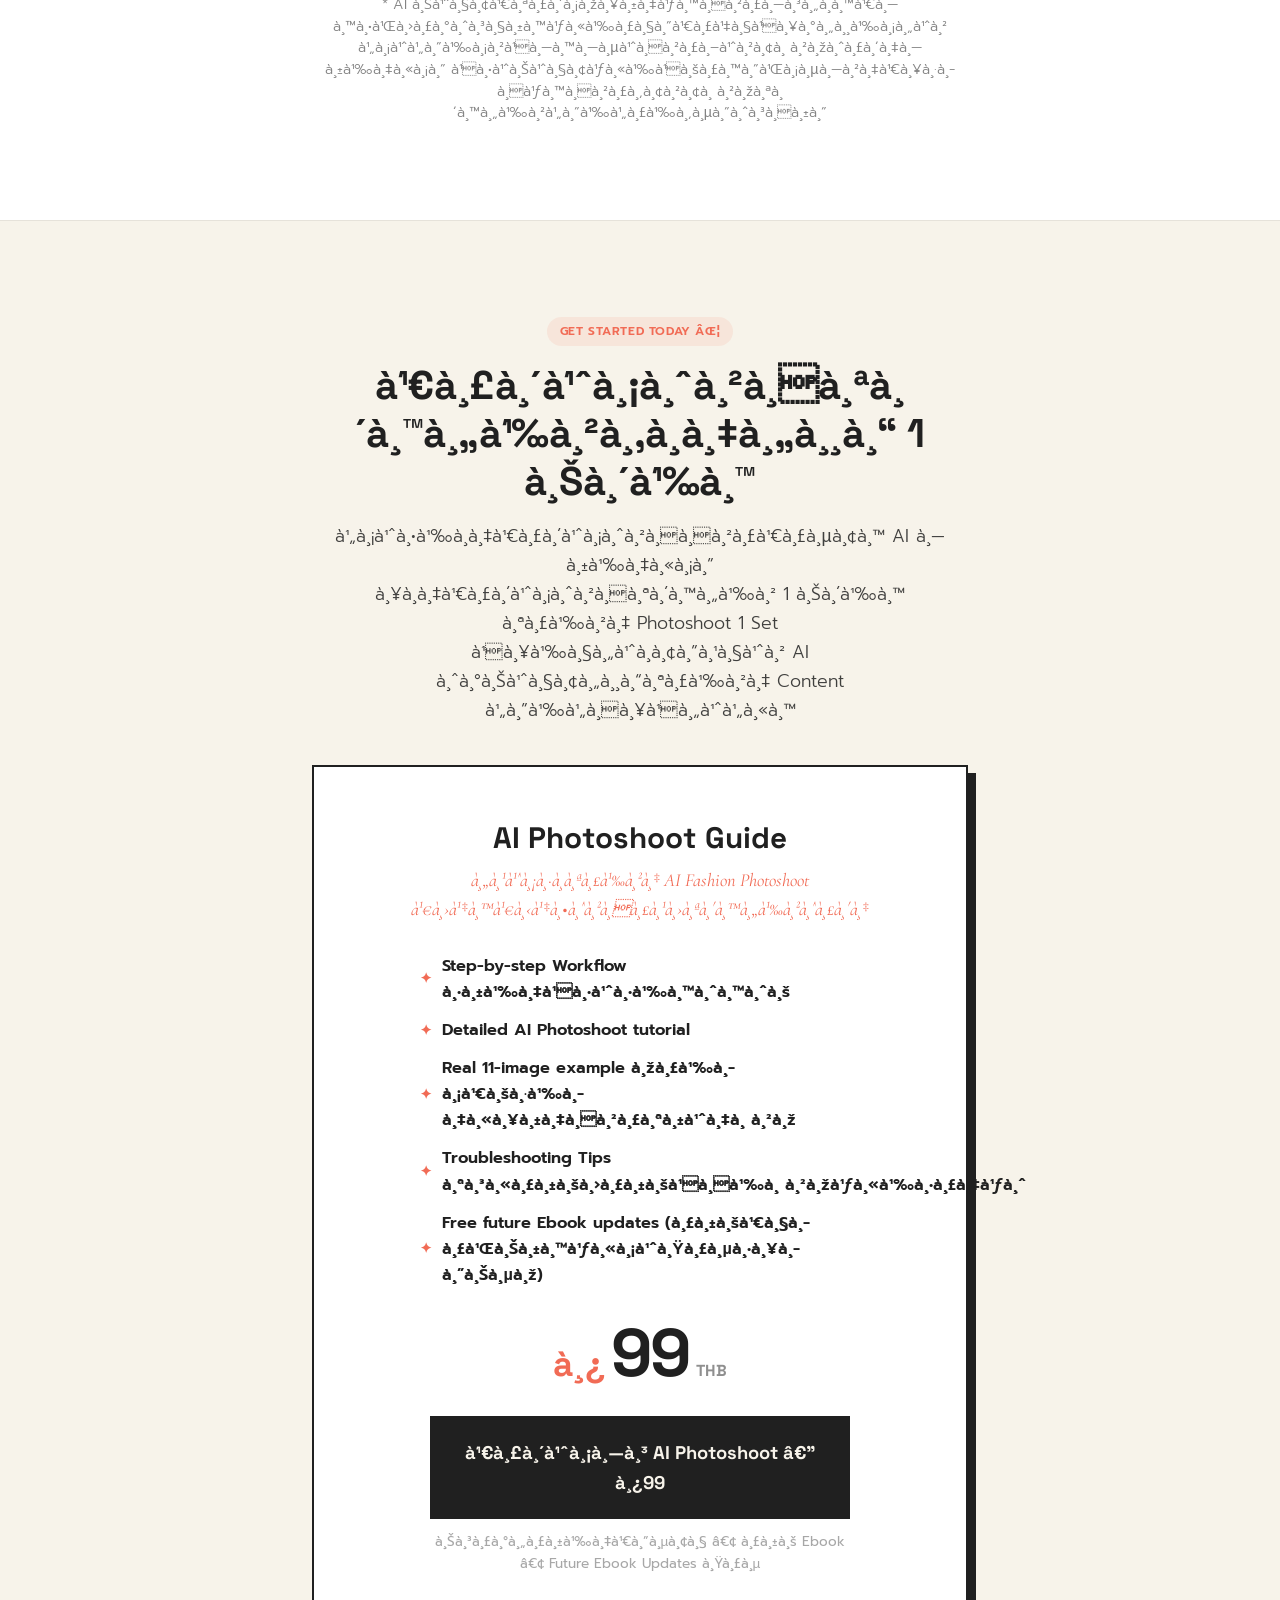
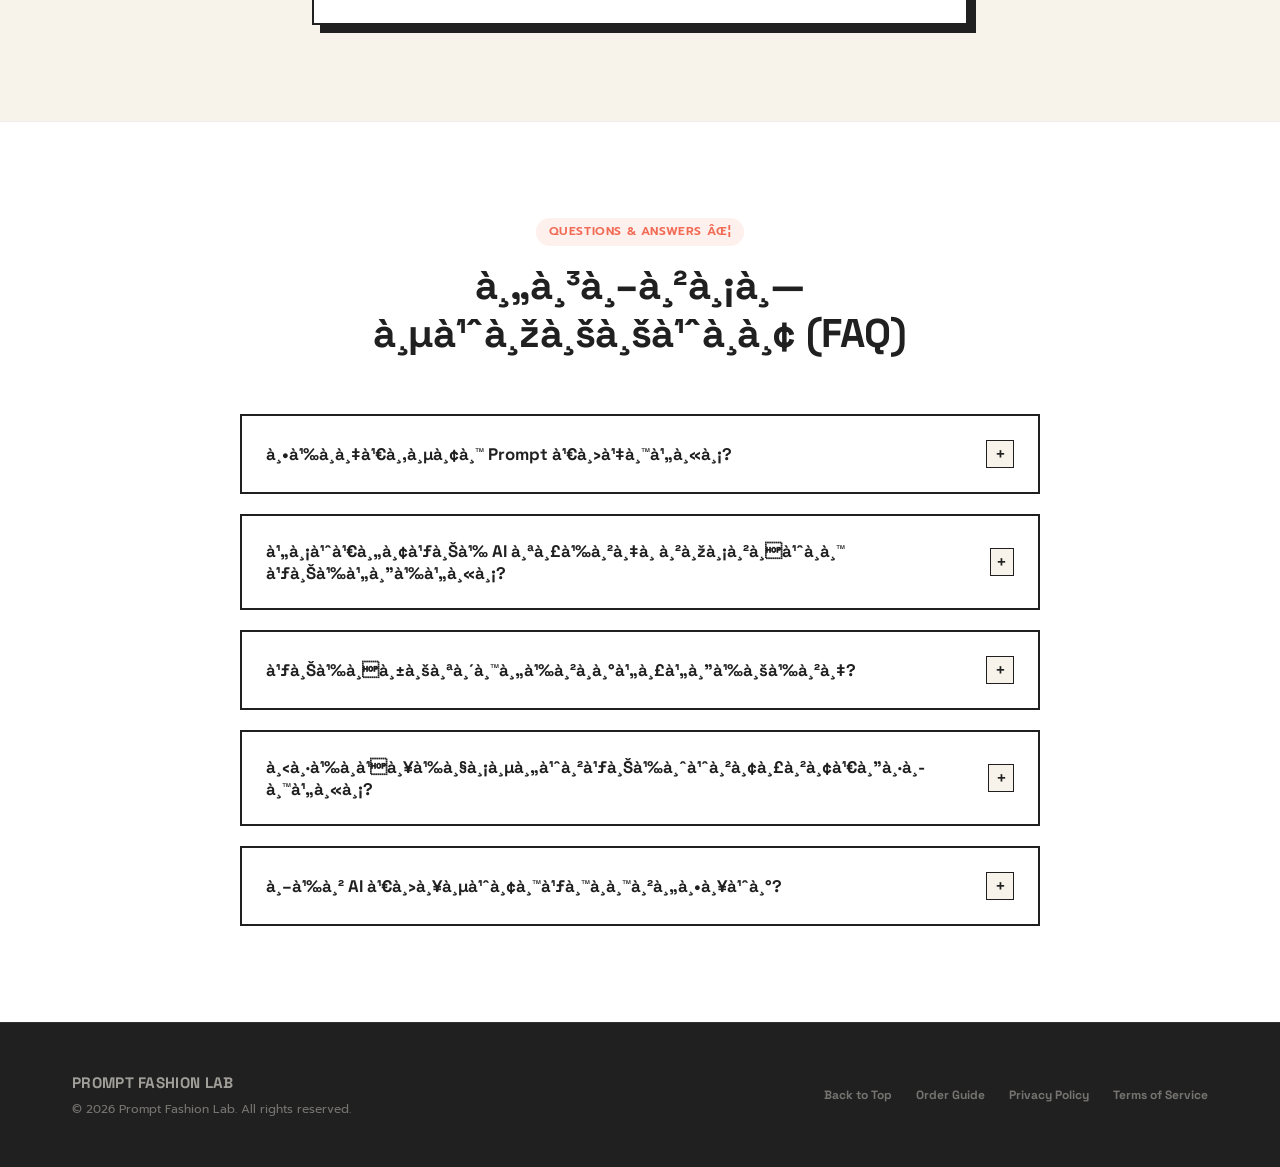
==== commit ba4870ca: "เปลี่ยนชื่อปุ่ม CTA" ====
--- a/index.html
+++ b/index.html
@@ -89,7 +89,7 @@
             เริ่มต้นเพียง ฿99
           </div>
           <a href="#order" class="btn btn-black" onclick="trackEvent('hero_cta_click')">
-            เริ่มทำ AI Photoshoot — ฿99
+            เริ่มต้น AI Photoshoot — ฿99
           </a>
           <div class="hero-cta-micro">
             ชำระครั้งเดียว • เริ่มทำตามได้เลย
@@ -515,7 +515,7 @@
         <h3 class="text-balance-thai">อยากได้เซ็ตภาพแบบนี้สำหรับสินค้าของคุณ?</h3>
         <p class="text-balance-thai">ไม่ต้องเริ่มจากศูนย์ ทำตามคู่มือ AI Photoshoot Guide ทีละขั้นตอนได้ทันที</p>
         <a href="#order" class="btn btn-yellow" onclick="trackEvent('mid_cta_click')">
-          เริ่มทำ AI Photoshoot — ฿99
+          เริ่ม AI Photoshoot — ฿99
         </a>
       </div>
 
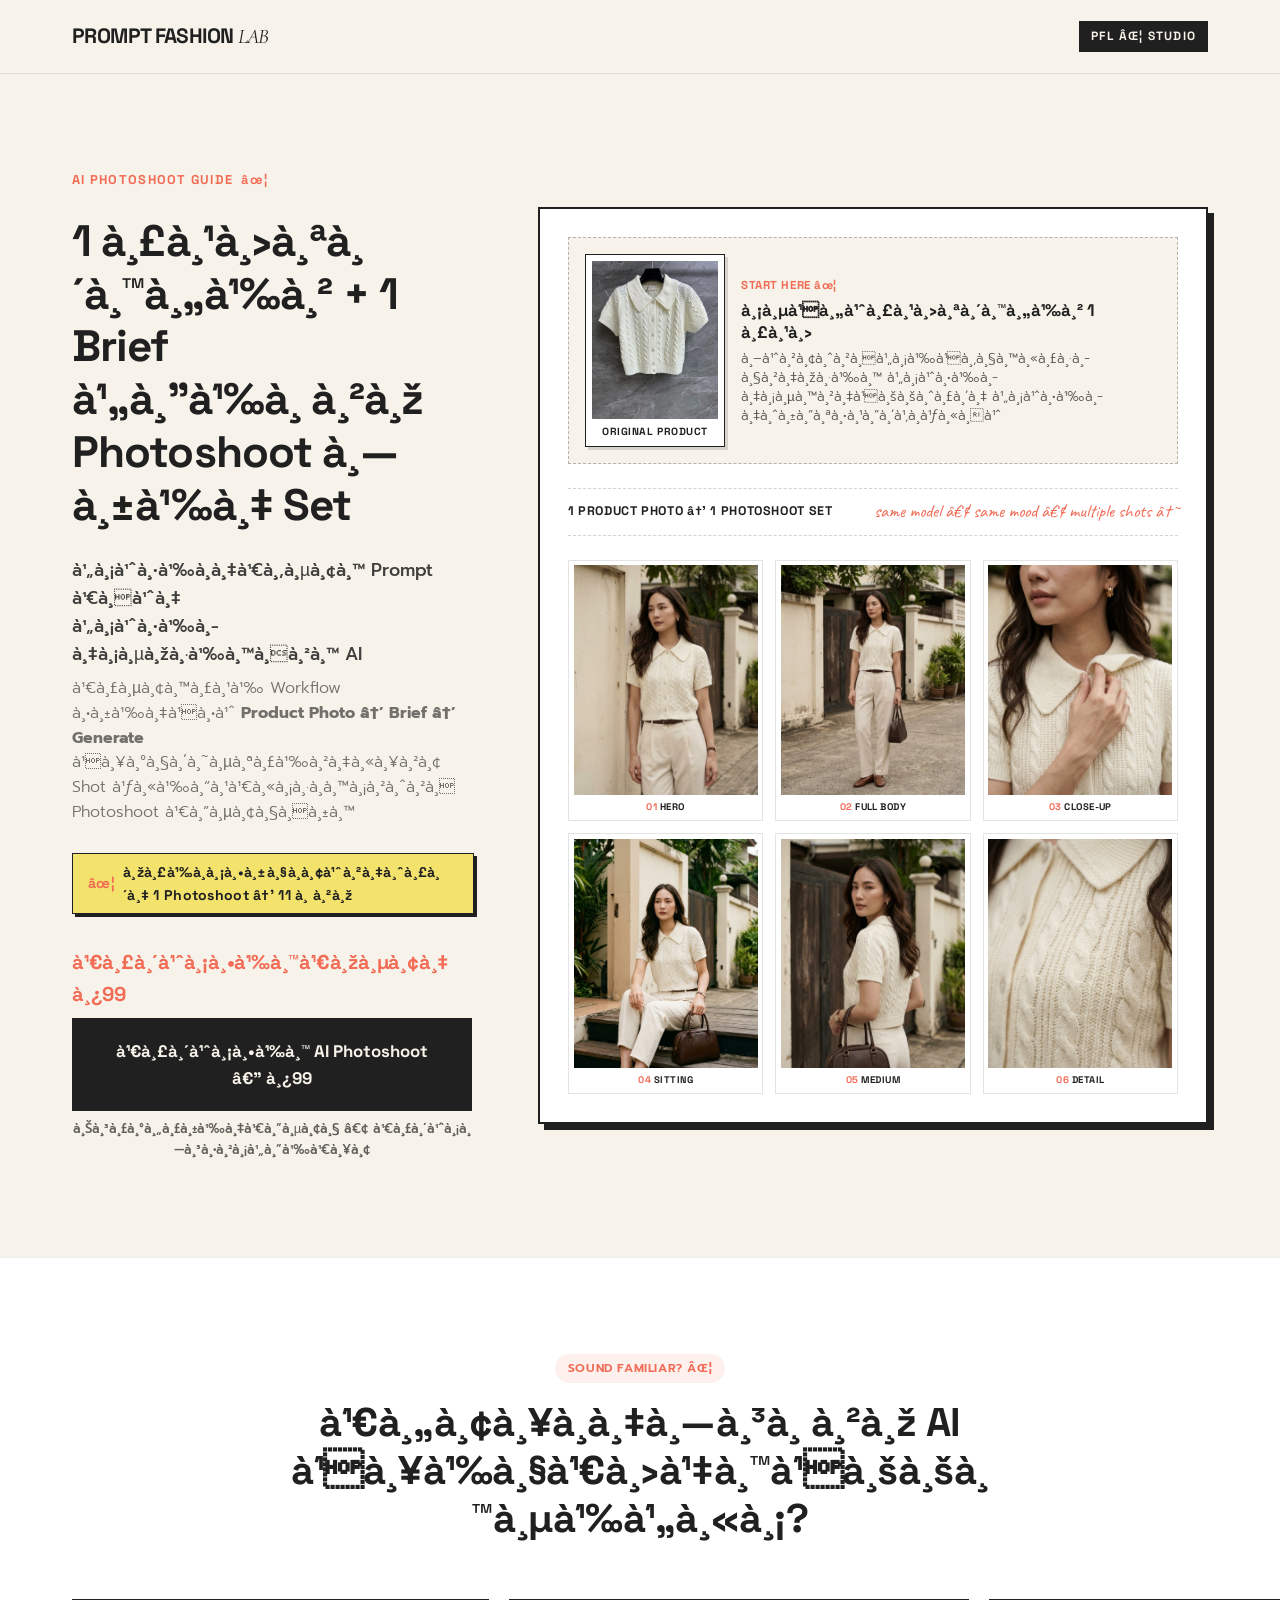
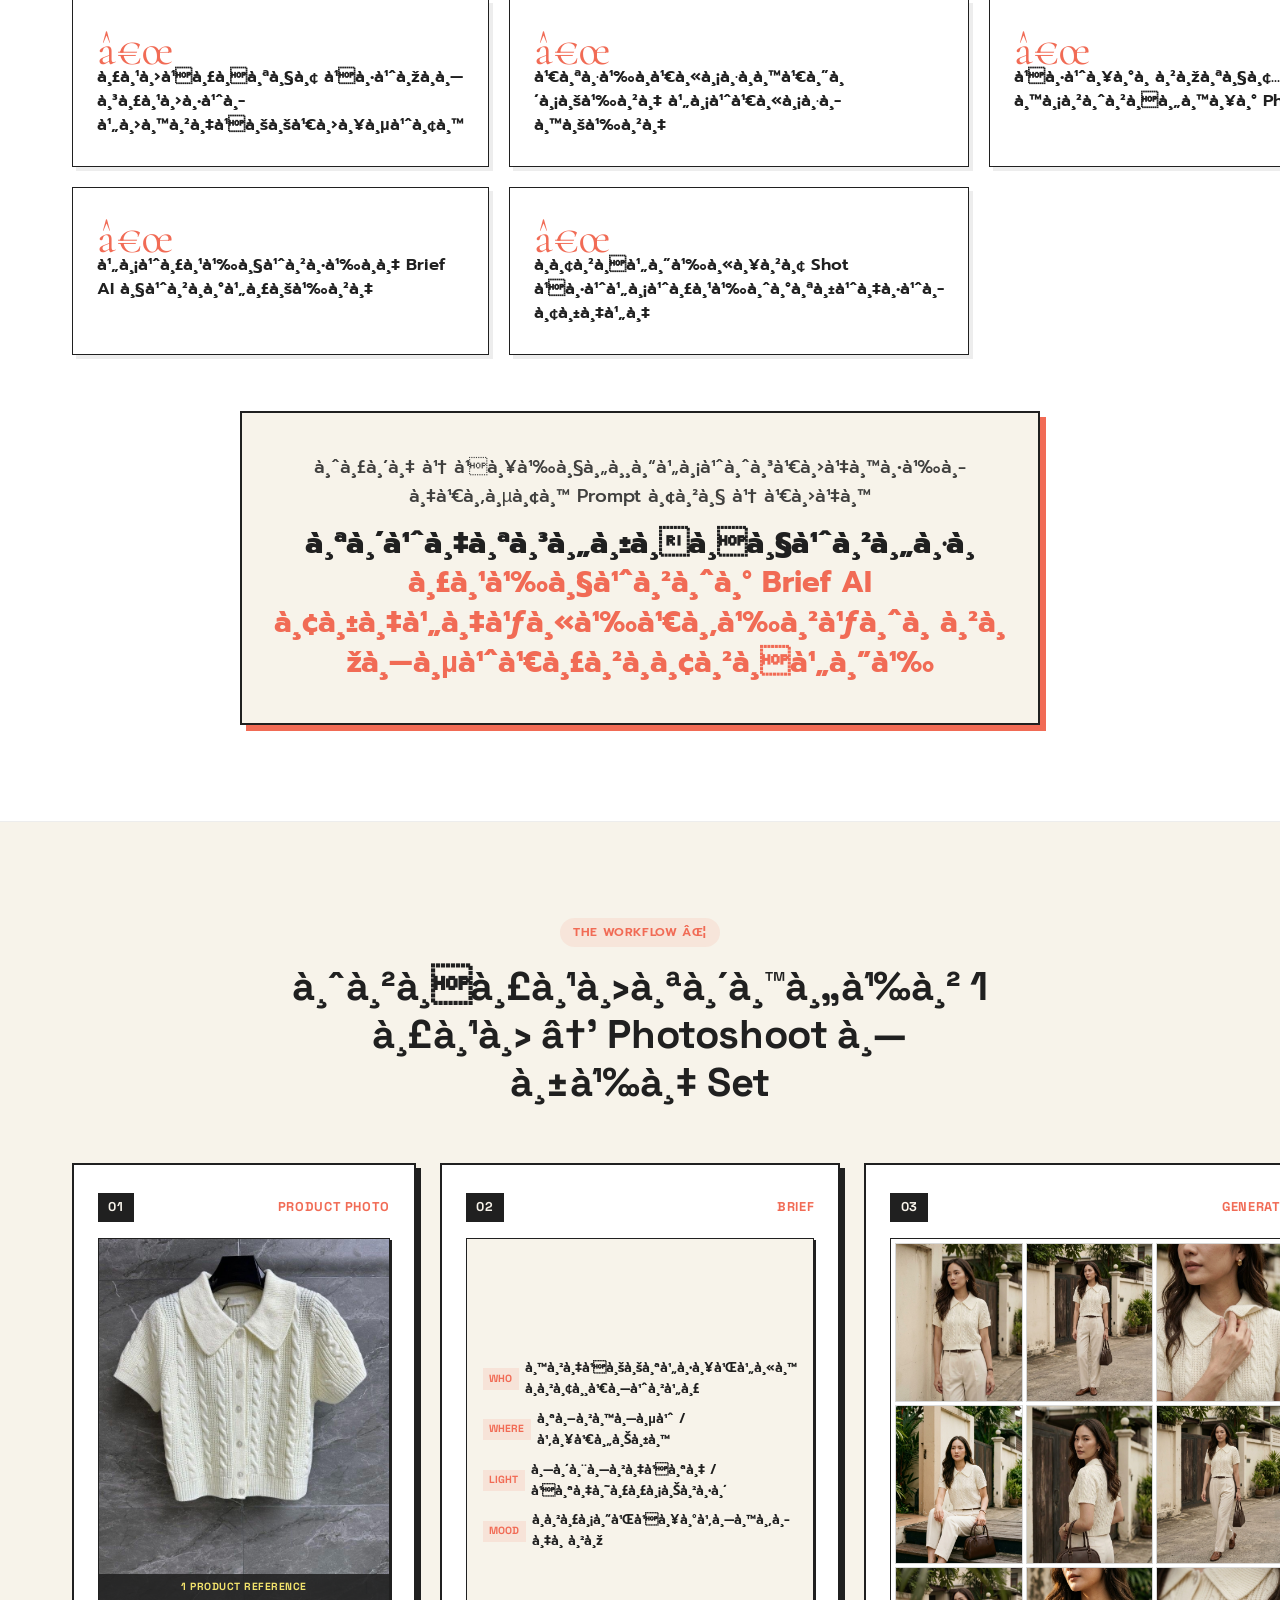
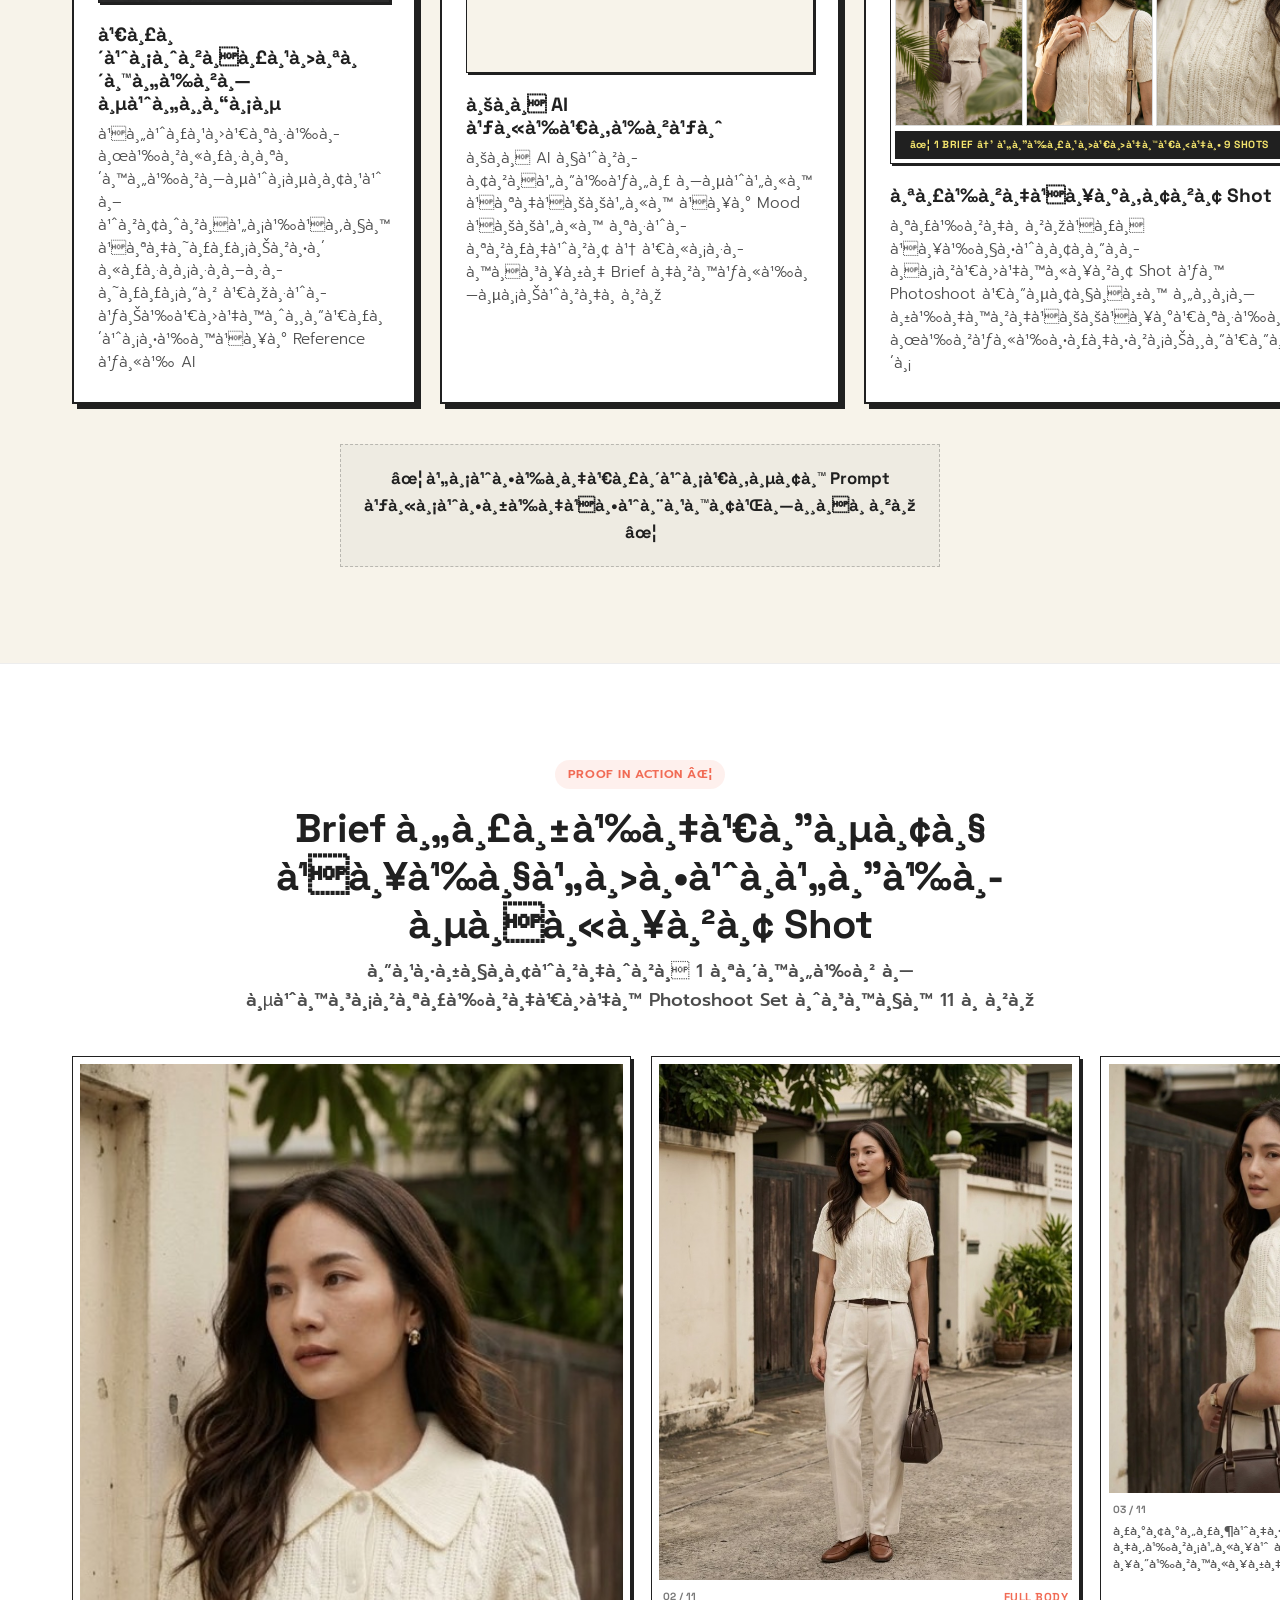
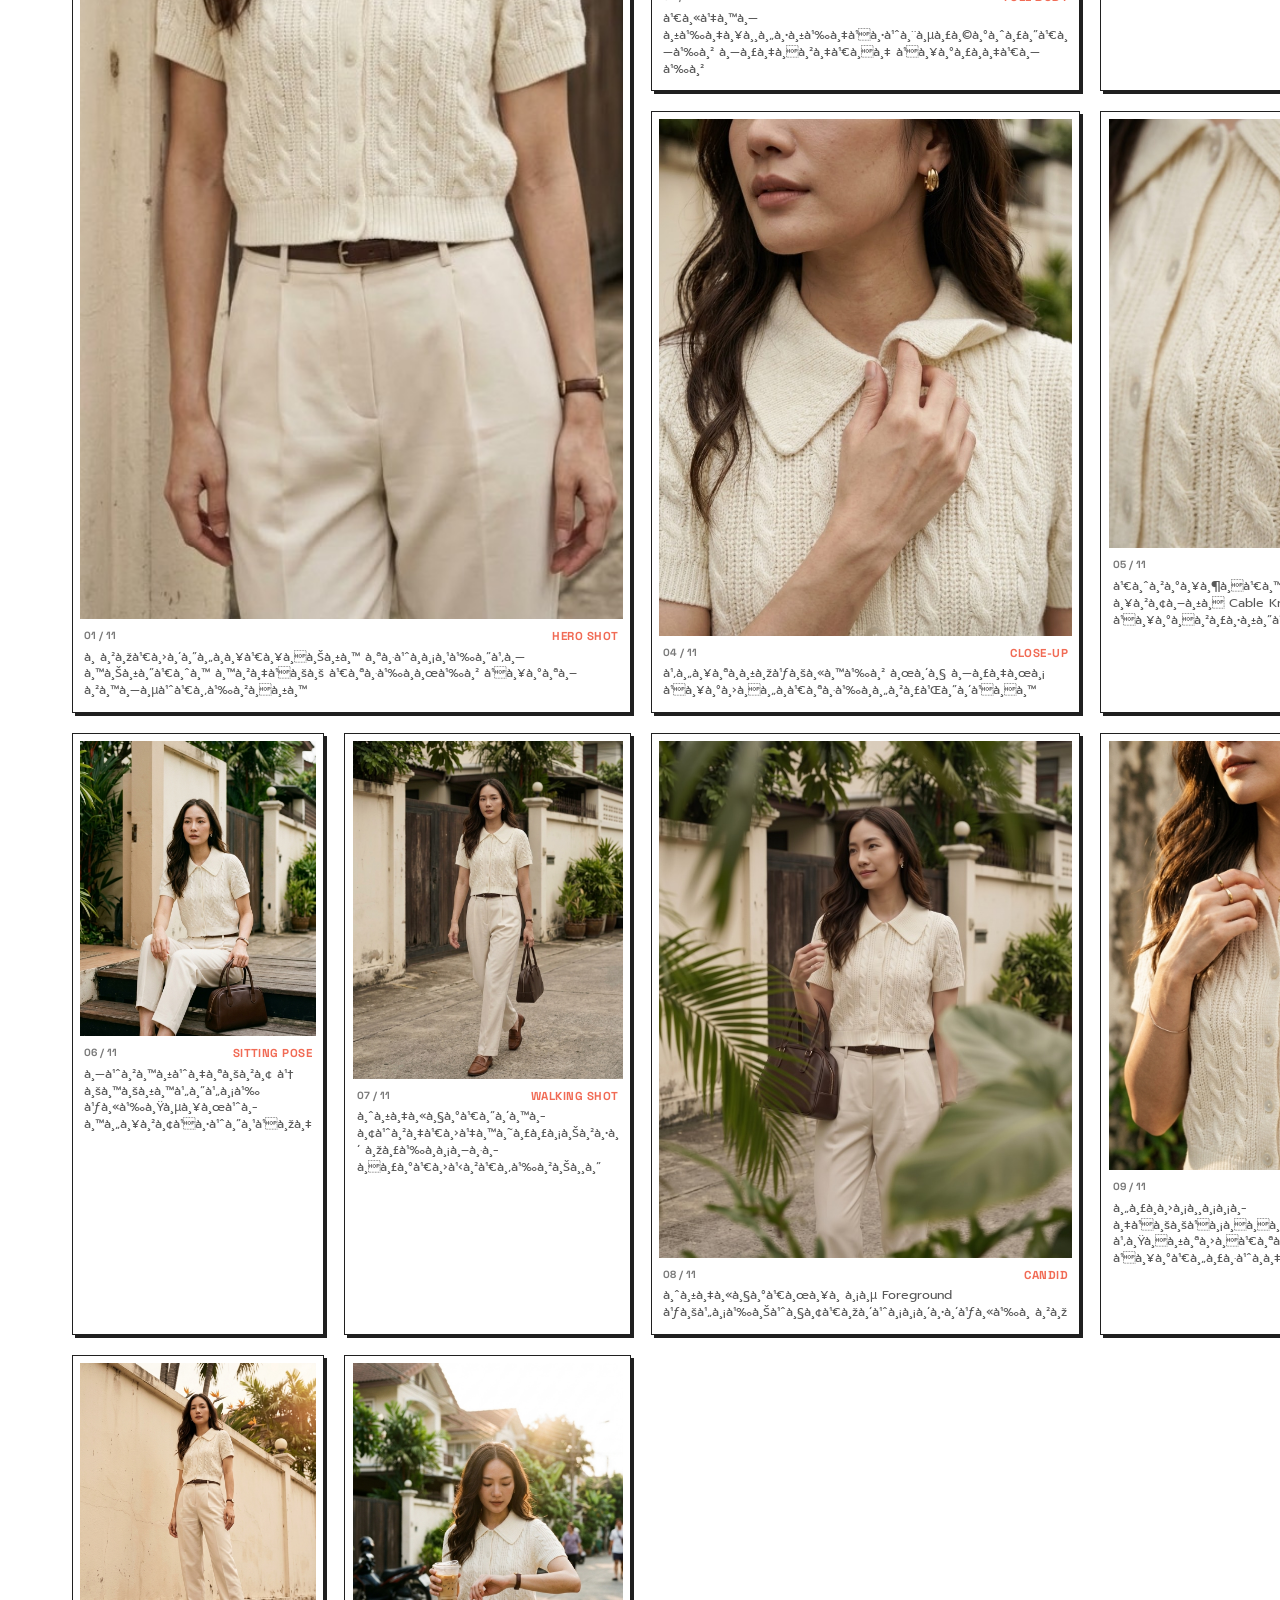
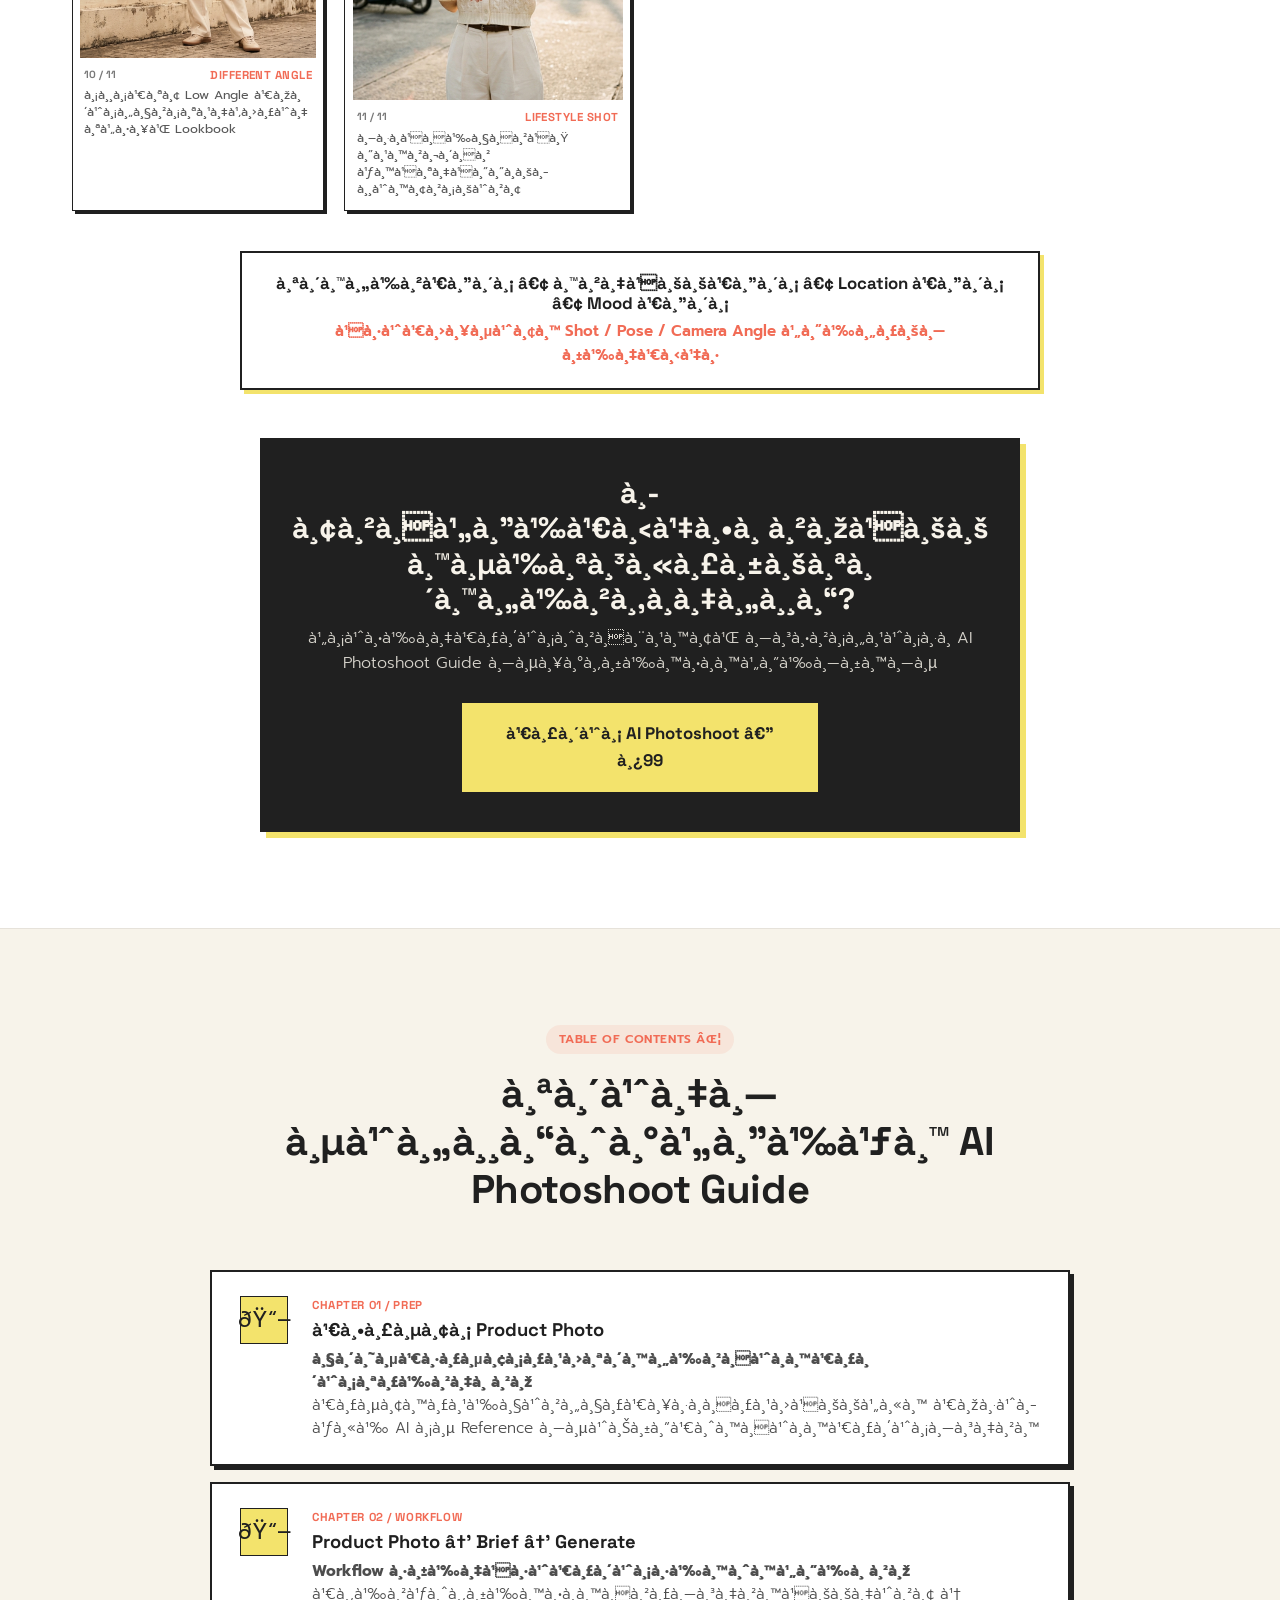
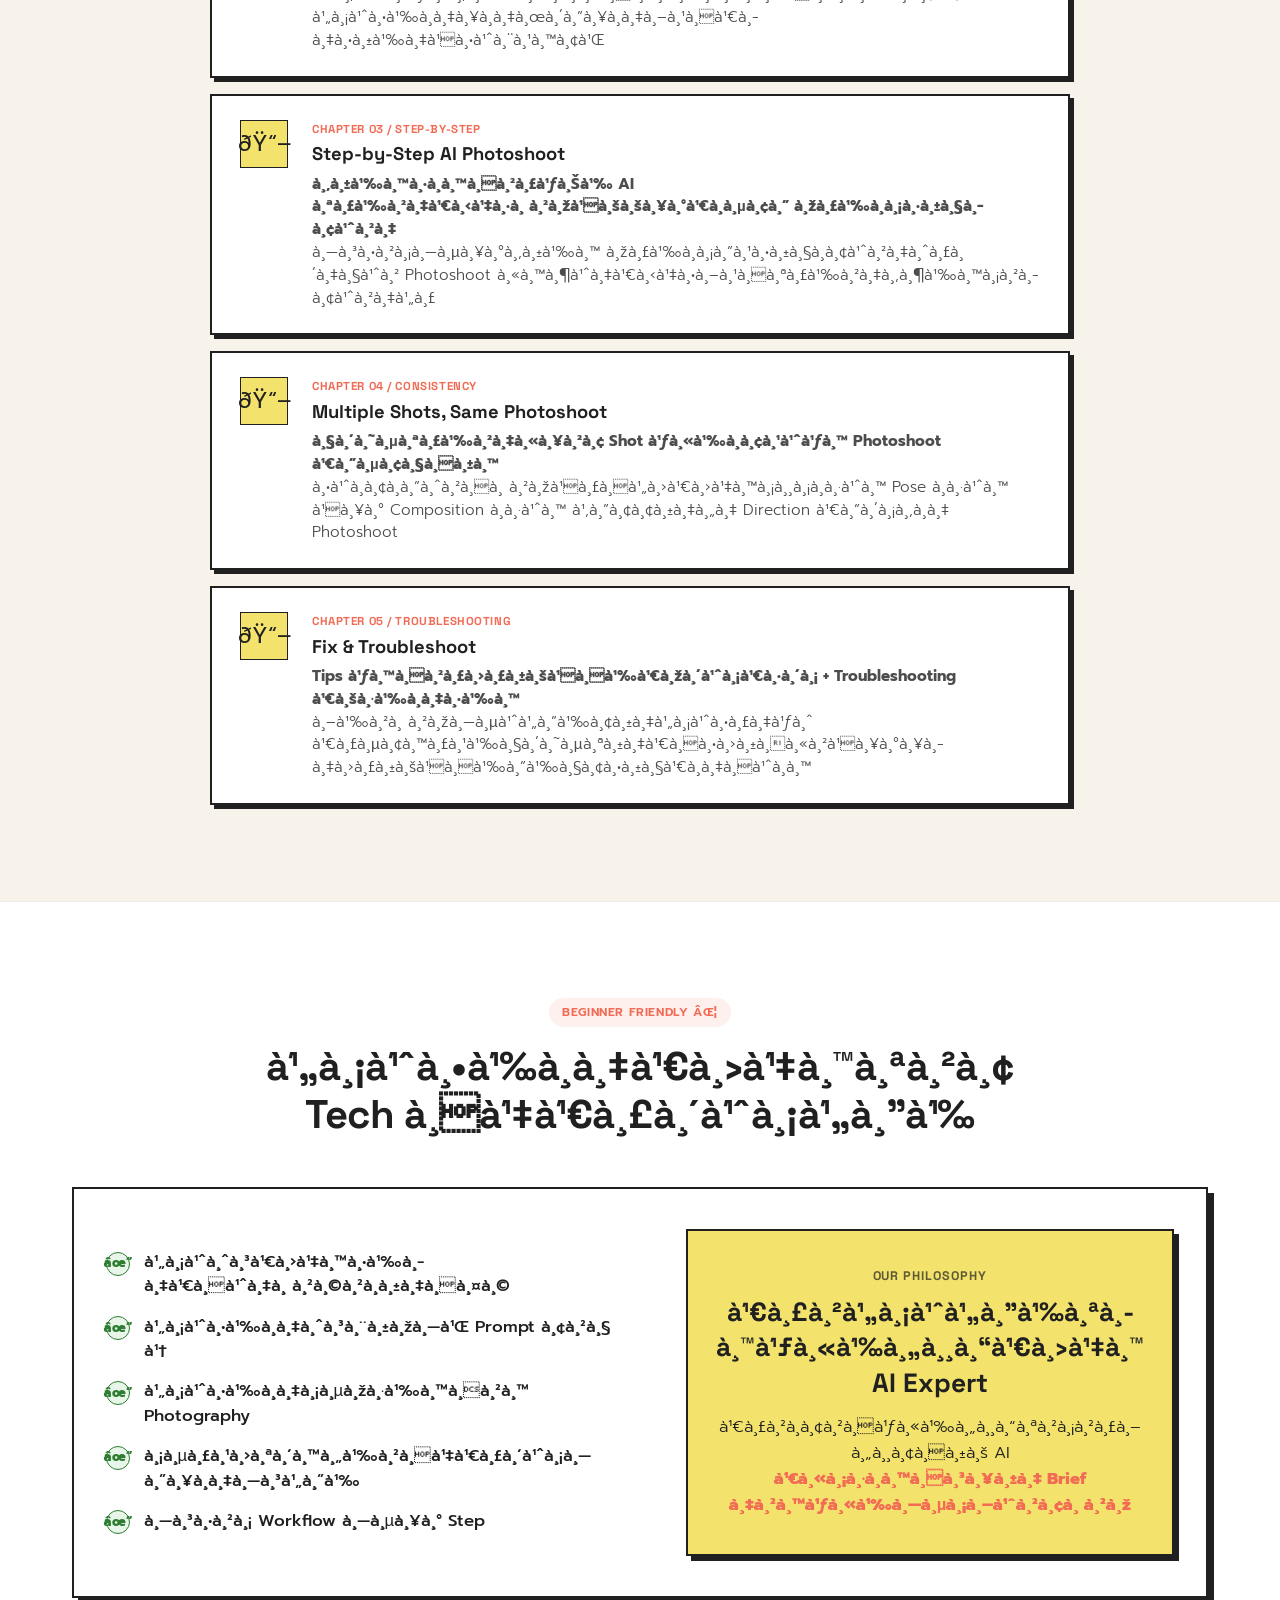
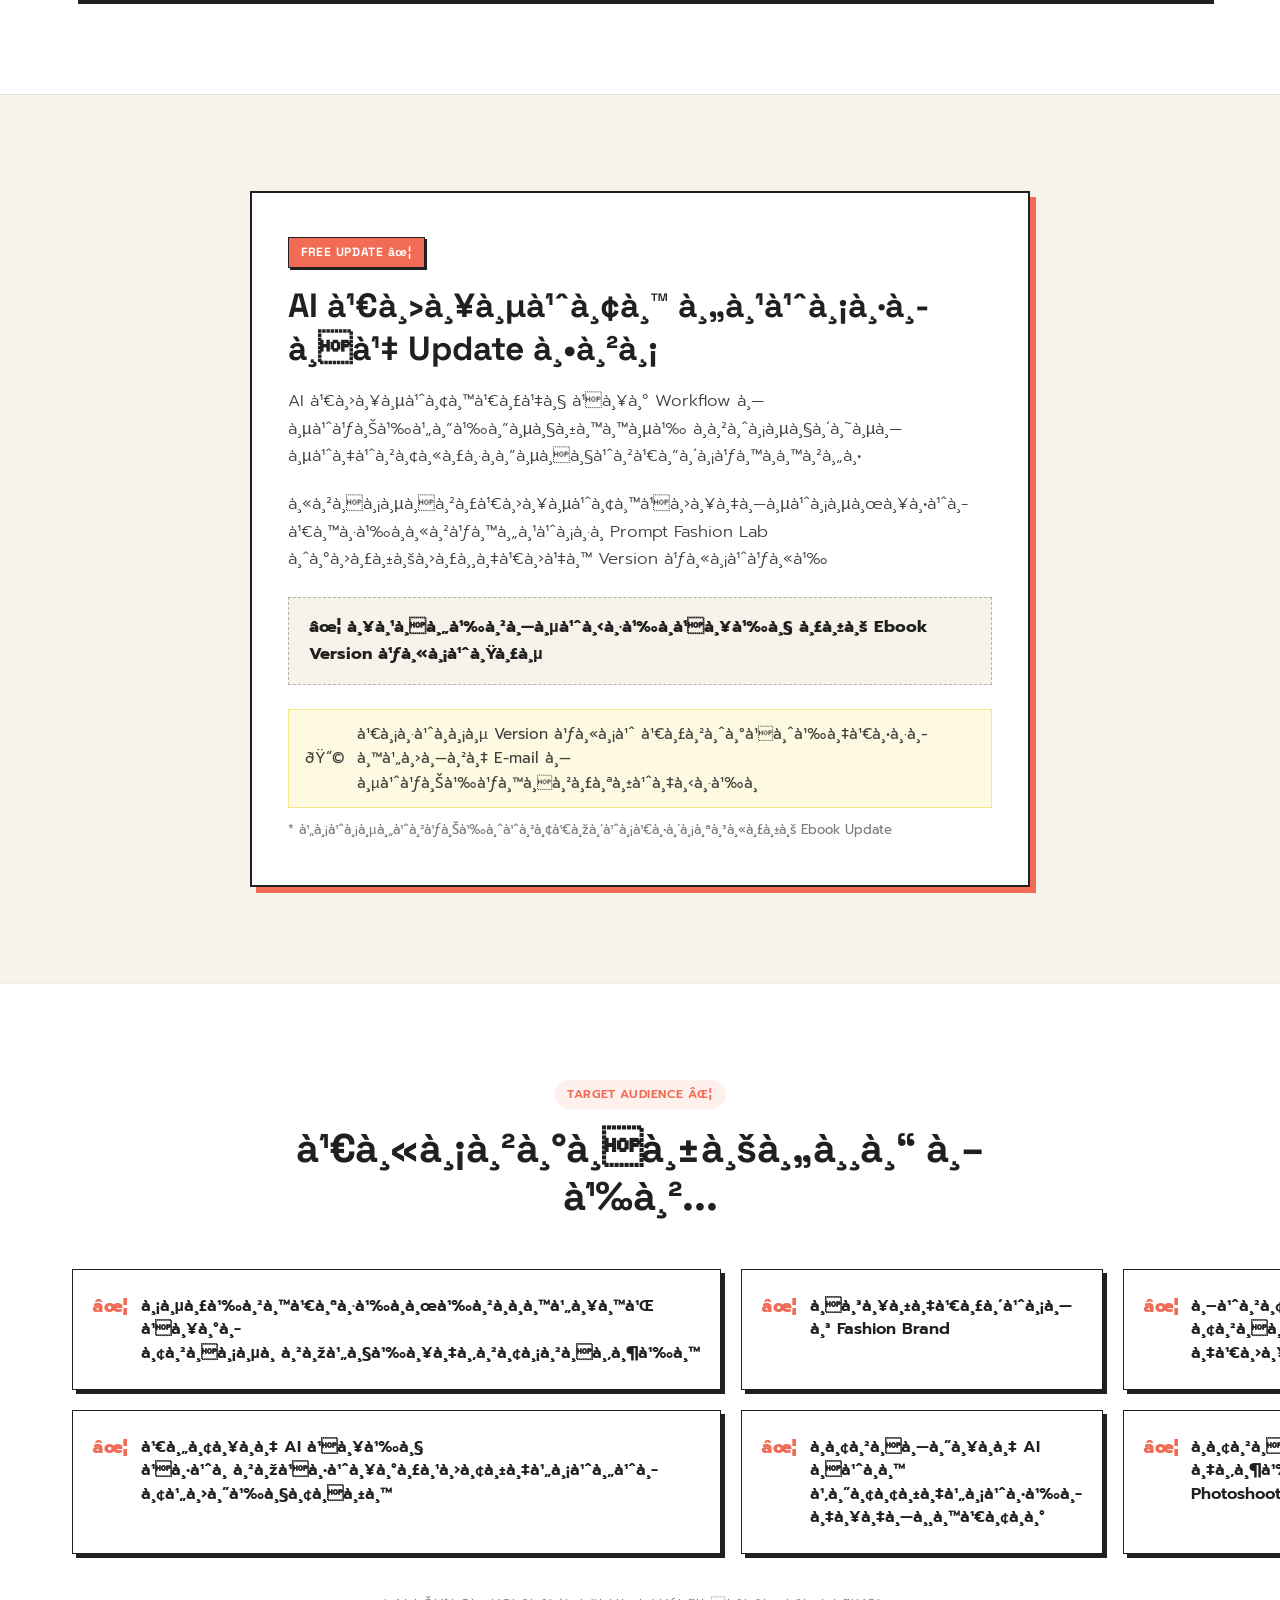
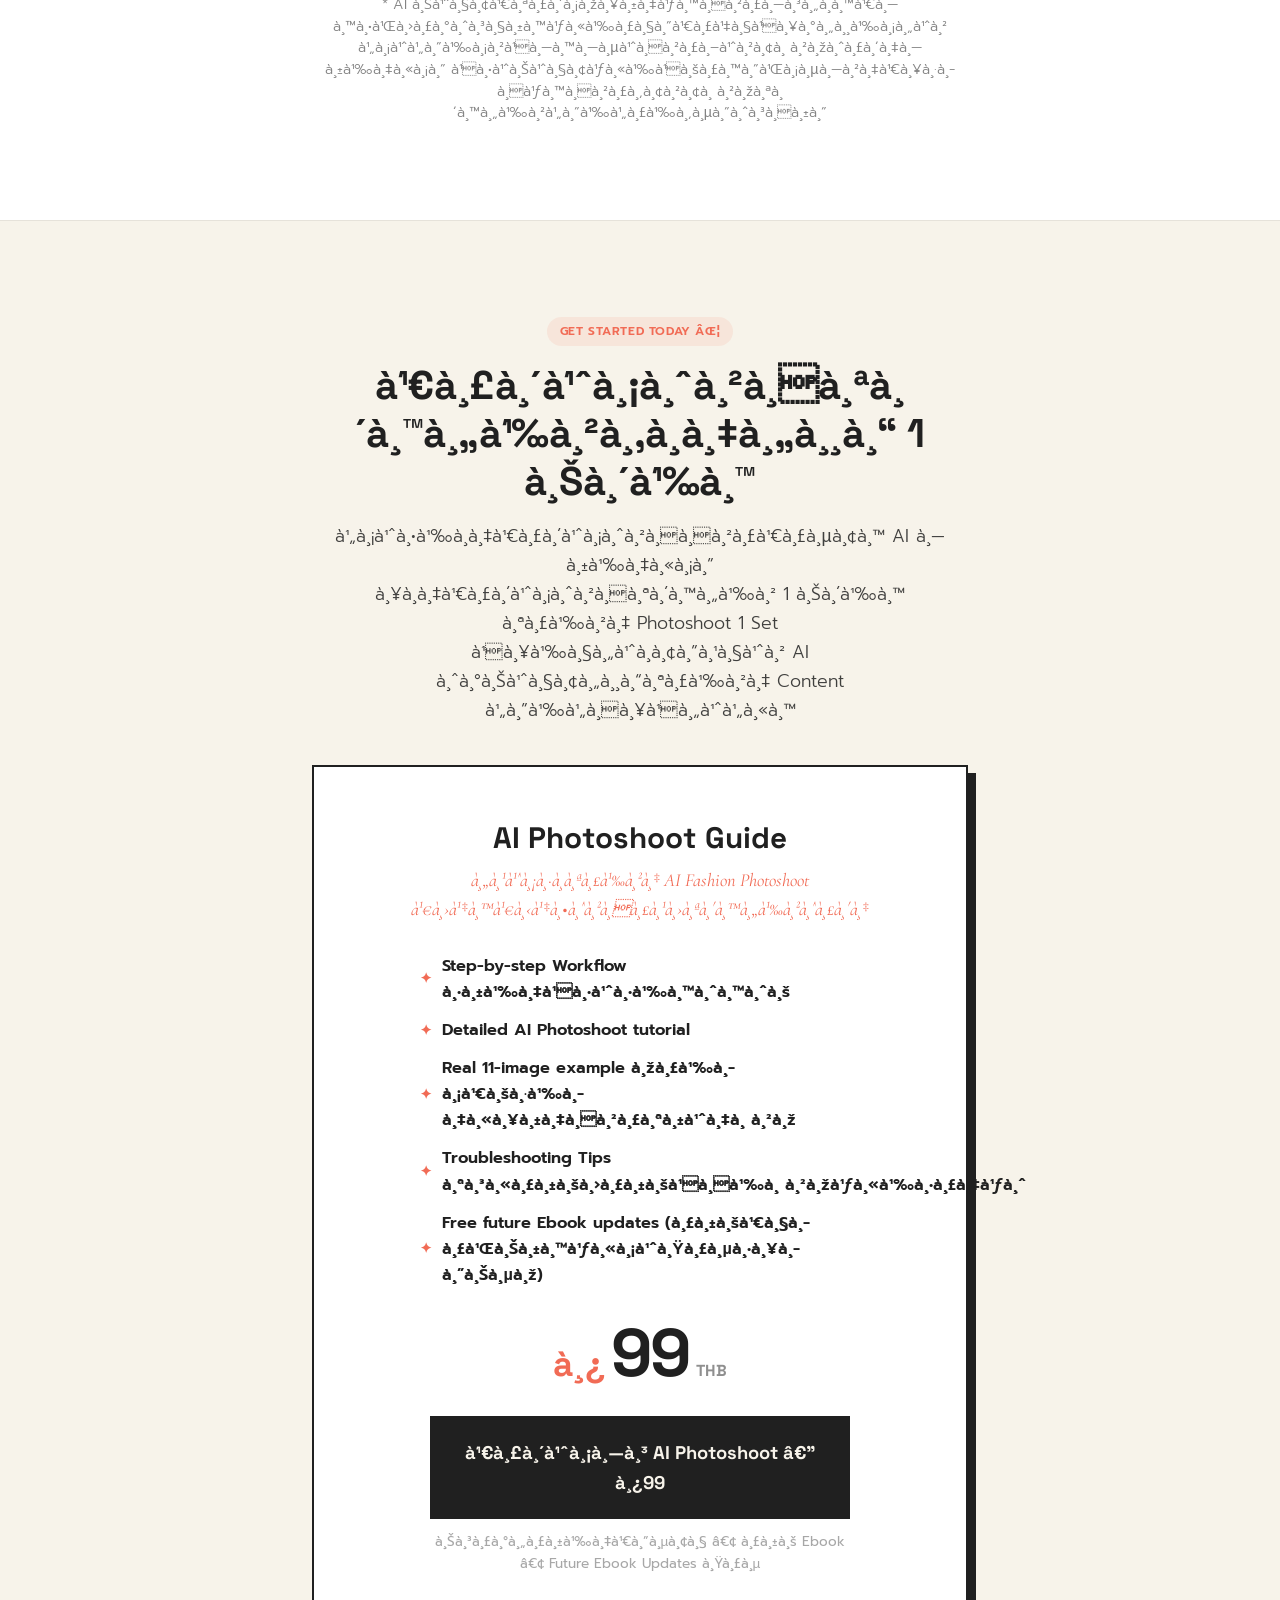
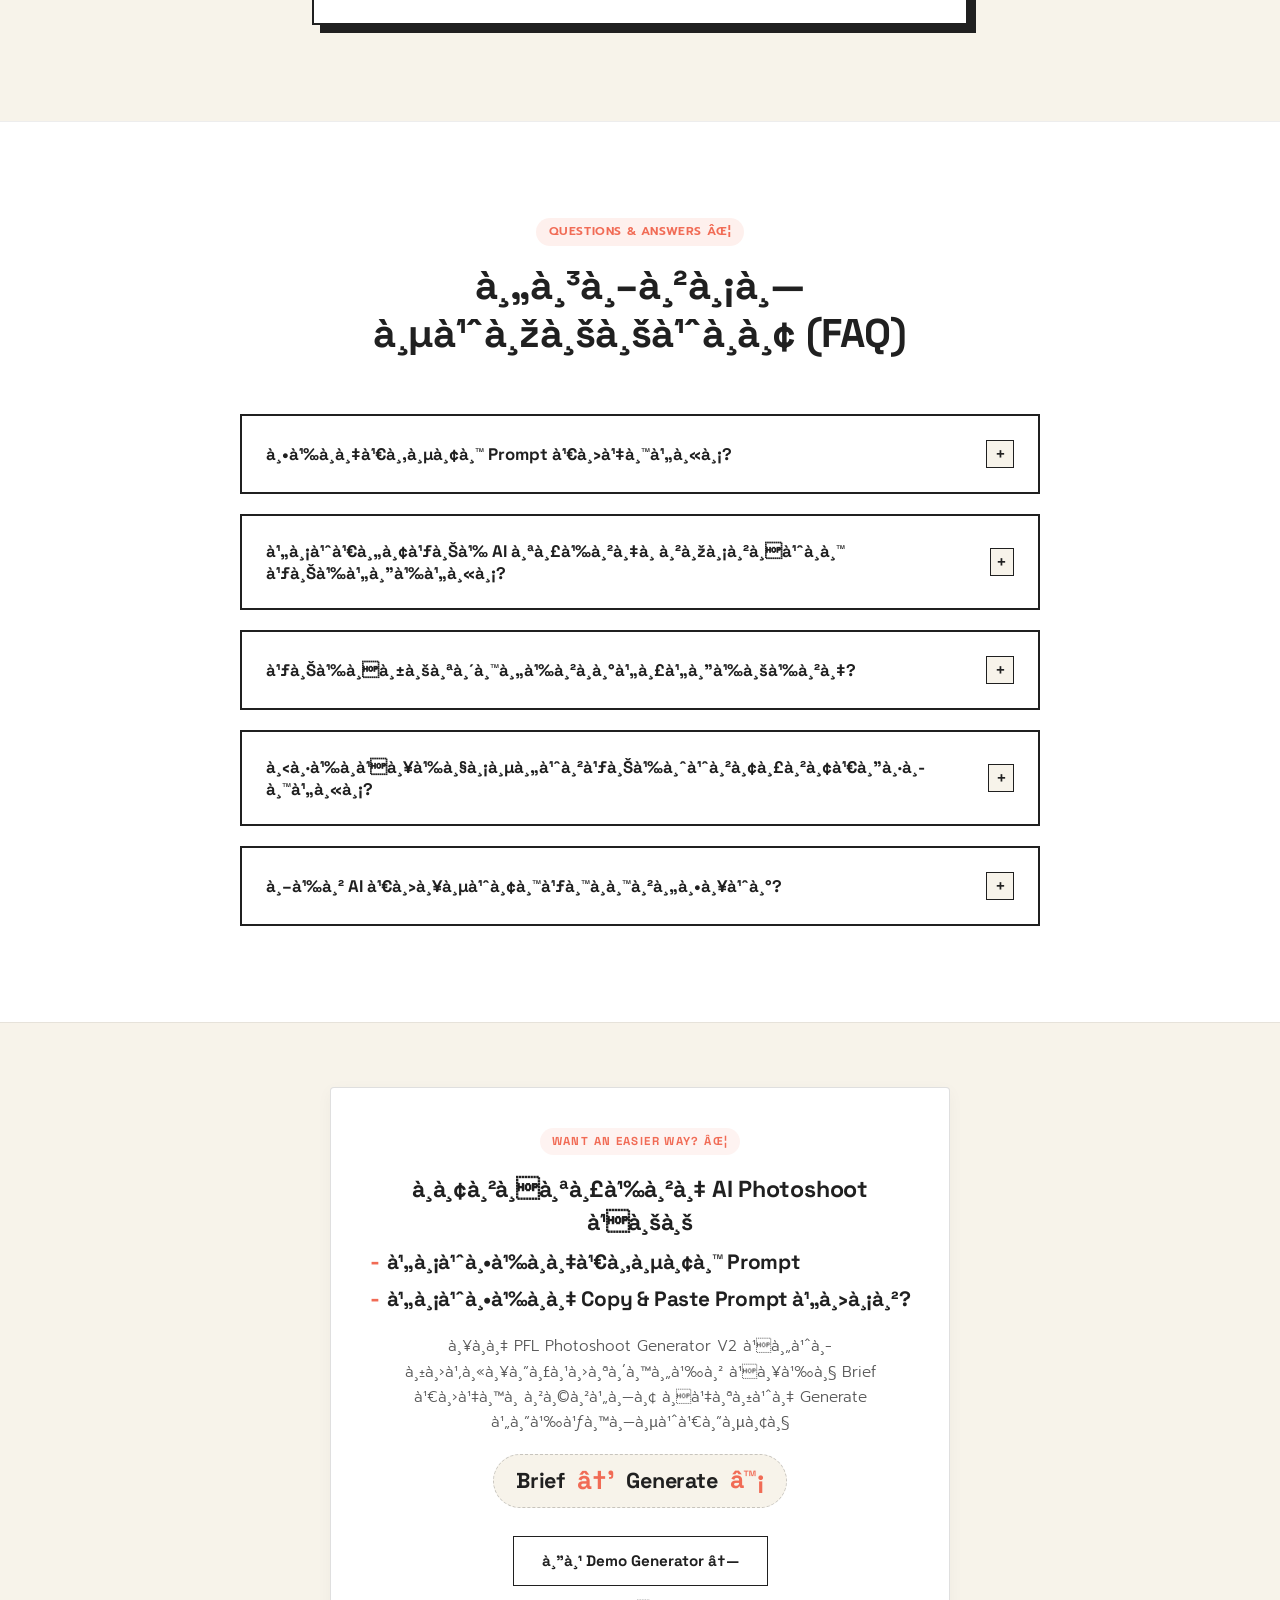
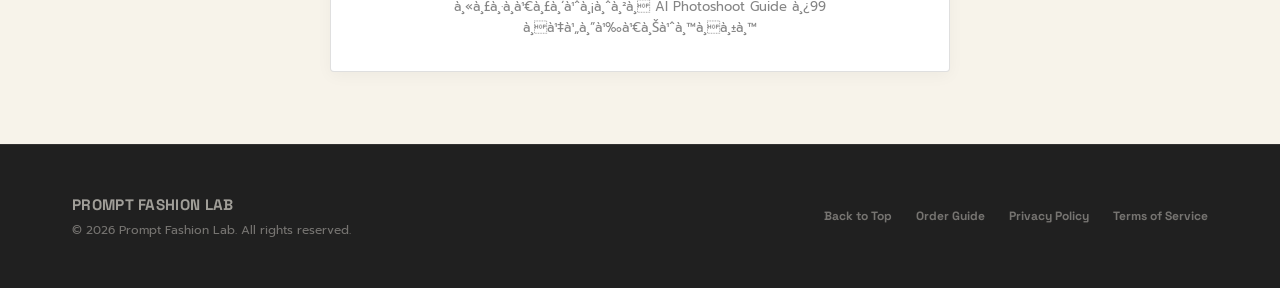
==== commit bf92b900: "เพิ่ม โฆษณา generator" ====
--- a/index.html
+++ b/index.html
@@ -22,6 +22,14 @@
   'https://connect.facebook.net/en_US/fbevents.js');
   fbq('init', '1459724172740305');
   fbq('track', 'PageView');
+  fbq('track', 'ViewContent', {
+    content_name: 'AI Photoshoot Guide',
+    content_category: 'Ebook & Toolkit',
+    content_ids: ['guide_99'],
+    content_type: 'product',
+    value: 99.00,
+    currency: 'THB'
+  });
   </script>
   <noscript><img height="1" width="1" style="display:none"
   src="https://www.facebook.com/tr?id=1459724172740305&ev=PageView&noscript=1"
@@ -891,6 +899,48 @@
   </section>
 
   <!-- ==========================================
+       SUBTLE RECOMMENDATION: PFL GENERATOR V2
+       Small editorial recommendation card (secondary option)
+       ========================================== -->
+  <section class="section-generator-rec">
+    <div class="container">
+      <div class="generator-rec-card reveal">
+        
+        <span class="generator-rec-eyebrow">WANT AN EASIER WAY? ✦</span>
+        
+        <h3 class="generator-rec-title text-balance-thai">
+          อยากสร้าง AI Photoshoot แบบ
+        </h3>
+        <ul class="generator-rec-bullets text-balance-thai">
+          <li><span class="bullet-dash">-</span> ไม่ต้องเขียน Prompt</li>
+          <li><span class="bullet-dash">-</span> ไม่ต้อง Copy &amp; Paste Prompt ไปมา?</li>
+        </ul>
+        
+        <p class="generator-rec-desc text-balance-thai">
+          ลอง PFL Photoshoot Generator V2 แค่อัปโหลดรูปสินค้า แล้ว Brief เป็นภาษาไทย ก็สั่ง Generate ได้ในที่เดียว
+        </p>
+        
+        <div class="generator-rec-workflow">
+          <span>Brief</span>
+          <span class="workflow-arrow">→</span>
+          <span>Generate</span>
+          <span class="workflow-heart">♡</span>
+        </div>
+        
+        <div class="generator-rec-action">
+          <a href="https://generator.promptfashionlab.com" class="generator-rec-btn" onclick="trackEvent('generator_recommendation_click')">
+            ดู Demo Generator ↗
+          </a>
+          <div class="generator-rec-reassurance text-balance-thai">
+            หรือเริ่มจาก AI Photoshoot Guide ฿99 ก็ได้เช่นกัน
+          </div>
+        </div>
+
+      </div>
+    </div>
+  </section>
+
+  <!-- ==========================================
        FOOTER
        ========================================== -->
   <footer>
--- a/styles.css
+++ b/styles.css
@@ -3673,3 +3673,165 @@
   font-size: 0.85rem;
   color: rgba(32, 32, 32, 0.65);
 }
+
+/* ==========================================================================
+   SUBTLE EDITORIAL RECOMMENDATION: PFL GENERATOR V2
+   Secondary option placed below FAQ and before Footer
+   ========================================================================== */
+.section-generator-rec {
+  background-color: var(--color-ivory);
+  border-top: 1px solid rgba(32, 32, 32, 0.08);
+  padding: 4rem 0 4.5rem;
+}
+
+@media (max-width: 768px) {
+  .section-generator-rec {
+    padding: 3rem 0 3.5rem;
+  }
+}
+
+.generator-rec-card {
+  max-width: 620px;
+  margin: 0 auto;
+  background-color: var(--color-white);
+  border: 1px solid rgba(32, 32, 32, 0.14);
+  border-radius: 4px;
+  padding: 2.5rem 2.25rem 2rem;
+  text-align: center;
+  position: relative;
+  box-shadow: 0 4px 16px rgba(32, 32, 32, 0.04);
+}
+
+@media (max-width: 576px) {
+  .generator-rec-card {
+    padding: 2rem 1.25rem 1.75rem;
+  }
+}
+
+.generator-rec-eyebrow {
+  display: inline-block;
+  font-family: var(--font-grotesk);
+  font-size: 0.72rem;
+  font-weight: 700;
+  letter-spacing: 0.12em;
+  text-transform: uppercase;
+  color: var(--color-coral);
+  background-color: rgba(241, 107, 85, 0.08);
+  padding: 0.25rem 0.75rem;
+  border-radius: 50px;
+  margin-bottom: 1.15rem;
+}
+
+.generator-rec-title {
+  font-family: var(--font-grotesk);
+  font-size: clamp(1.2rem, 2.5vw, 1.45rem);
+  font-weight: 700;
+  line-height: 1.4;
+  color: var(--color-black);
+  margin-bottom: 0.5rem;
+  letter-spacing: -0.01em;
+}
+
+.generator-rec-bullets {
+  list-style: none;
+  padding: 0;
+  margin: 0 auto 1.25rem;
+  display: inline-flex;
+  flex-direction: column;
+  align-items: flex-start;
+  text-align: left;
+  gap: 0.35rem;
+}
+
+.generator-rec-bullets li {
+  font-family: var(--font-grotesk);
+  font-size: clamp(1.05rem, 2.3vw, 1.3rem);
+  font-weight: 700;
+  color: var(--color-black);
+  line-height: 1.35;
+  letter-spacing: -0.01em;
+  display: flex;
+  align-items: baseline;
+  gap: 0.45rem;
+}
+
+.generator-rec-bullets .bullet-dash {
+  color: var(--color-coral);
+  font-weight: 800;
+  font-size: 1.1em;
+}
+
+.generator-rec-desc {
+  font-family: var(--font-thai);
+  font-size: 0.95rem;
+  line-height: 1.65;
+  color: rgba(32, 32, 32, 0.75);
+  max-width: 500px;
+  margin: 0 auto 1.25rem;
+}
+
+.generator-rec-workflow {
+  display: inline-flex;
+  align-items: center;
+  justify-content: center;
+  gap: 0.75rem;
+  padding: 0.55rem 1.4rem;
+  background-color: var(--color-ivory);
+  border: 1.5px dashed rgba(32, 32, 32, 0.22);
+  border-radius: 50px;
+  font-family: var(--font-grotesk);
+  font-size: clamp(1.15rem, 2.4vw, 1.35rem);
+  font-weight: 700;
+  color: var(--color-black);
+  margin-bottom: 1.75rem;
+  letter-spacing: -0.01em;
+}
+
+.generator-rec-workflow .workflow-arrow {
+  color: var(--color-coral);
+  font-weight: 800;
+  font-size: 1.2em;
+  line-height: 1;
+}
+
+.generator-rec-workflow .workflow-heart {
+  color: var(--color-coral);
+  font-style: normal;
+  font-size: 1.15em;
+  line-height: 1;
+}
+
+.generator-rec-action {
+  display: flex;
+  flex-direction: column;
+  align-items: center;
+  gap: 0.65rem;
+}
+
+.generator-rec-btn {
+  display: inline-flex;
+  align-items: center;
+  justify-content: center;
+  padding: 0.75rem 1.75rem;
+  font-family: var(--font-grotesk);
+  font-size: 0.95rem;
+  font-weight: 700;
+  color: var(--color-black);
+  background-color: transparent;
+  border: 1.5px solid var(--color-black);
+  text-decoration: none;
+  transition: var(--transition-fast);
+  cursor: pointer;
+}
+
+.generator-rec-btn:hover {
+  background-color: var(--color-black);
+  color: var(--color-ivory);
+  transform: translateY(-2px);
+}
+
+.generator-rec-reassurance {
+  font-family: var(--font-thai);
+  font-size: 0.82rem;
+  color: rgba(32, 32, 32, 0.55);
+}
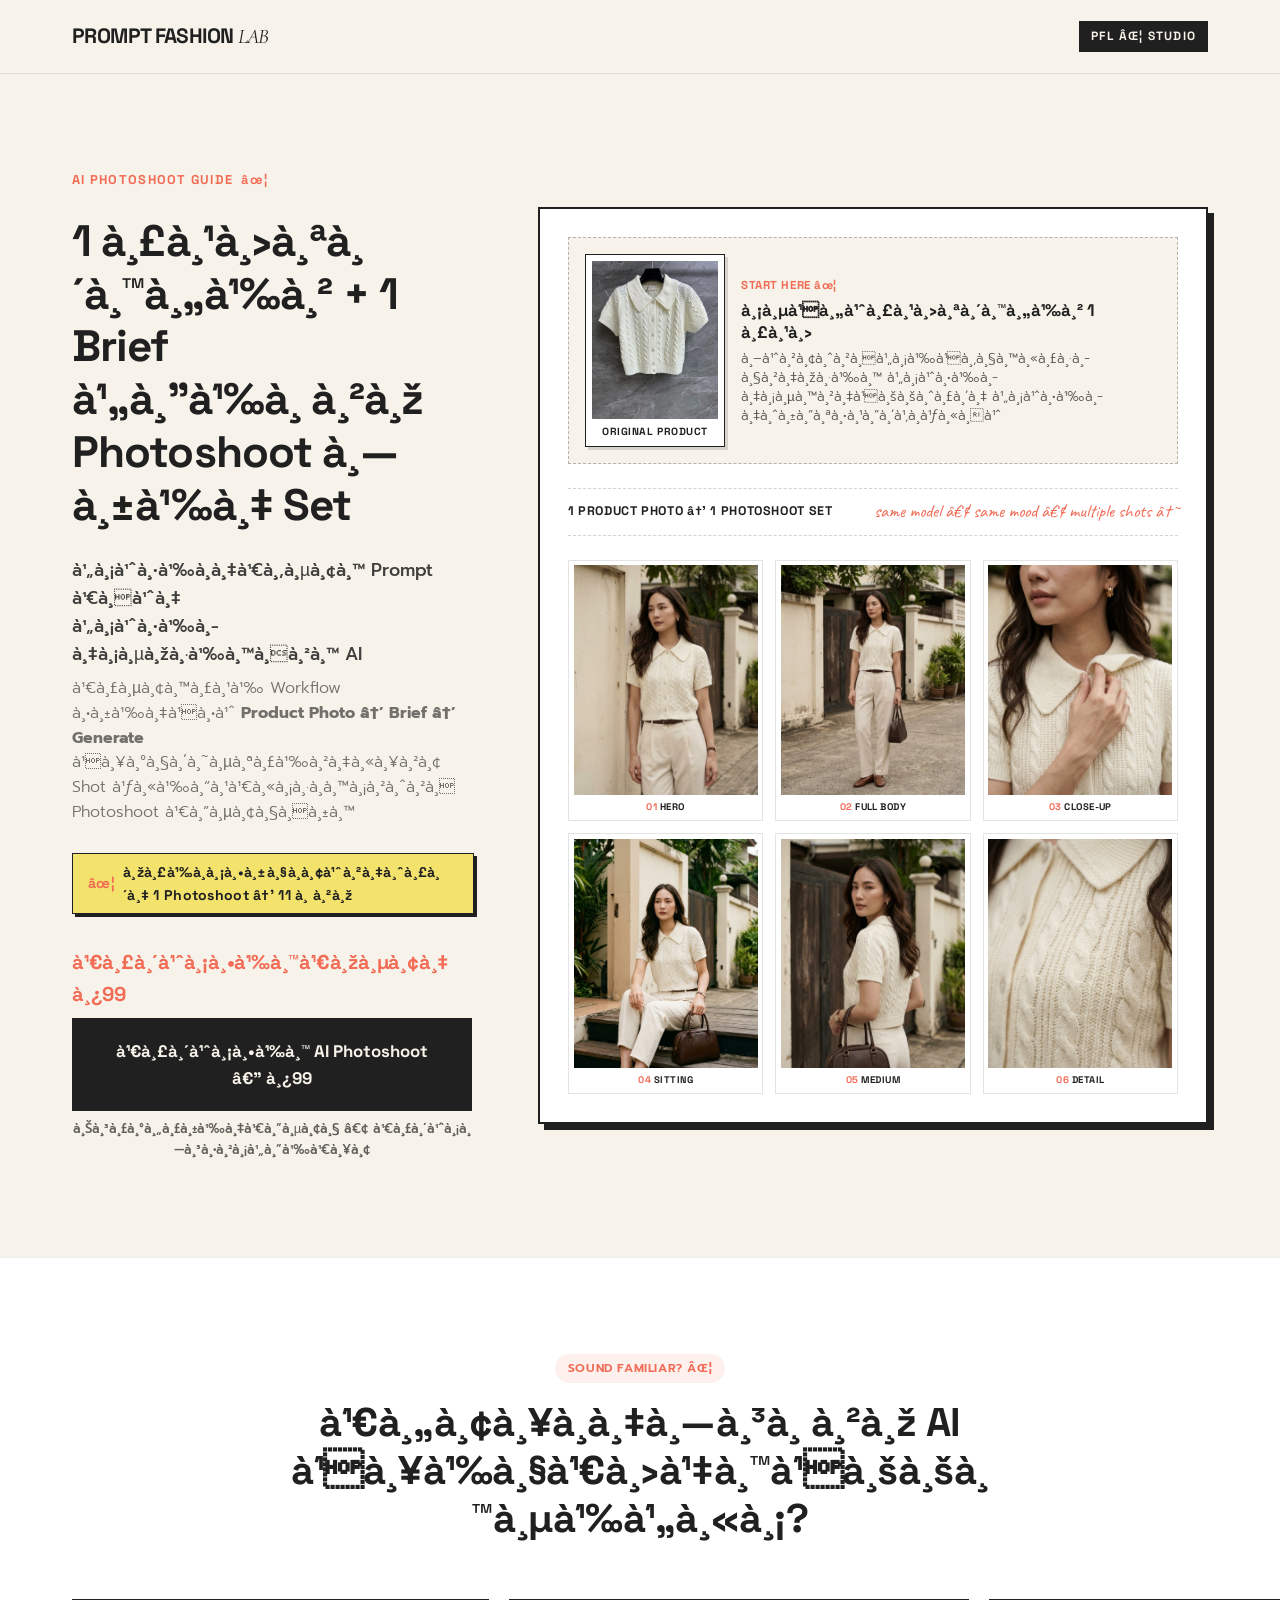
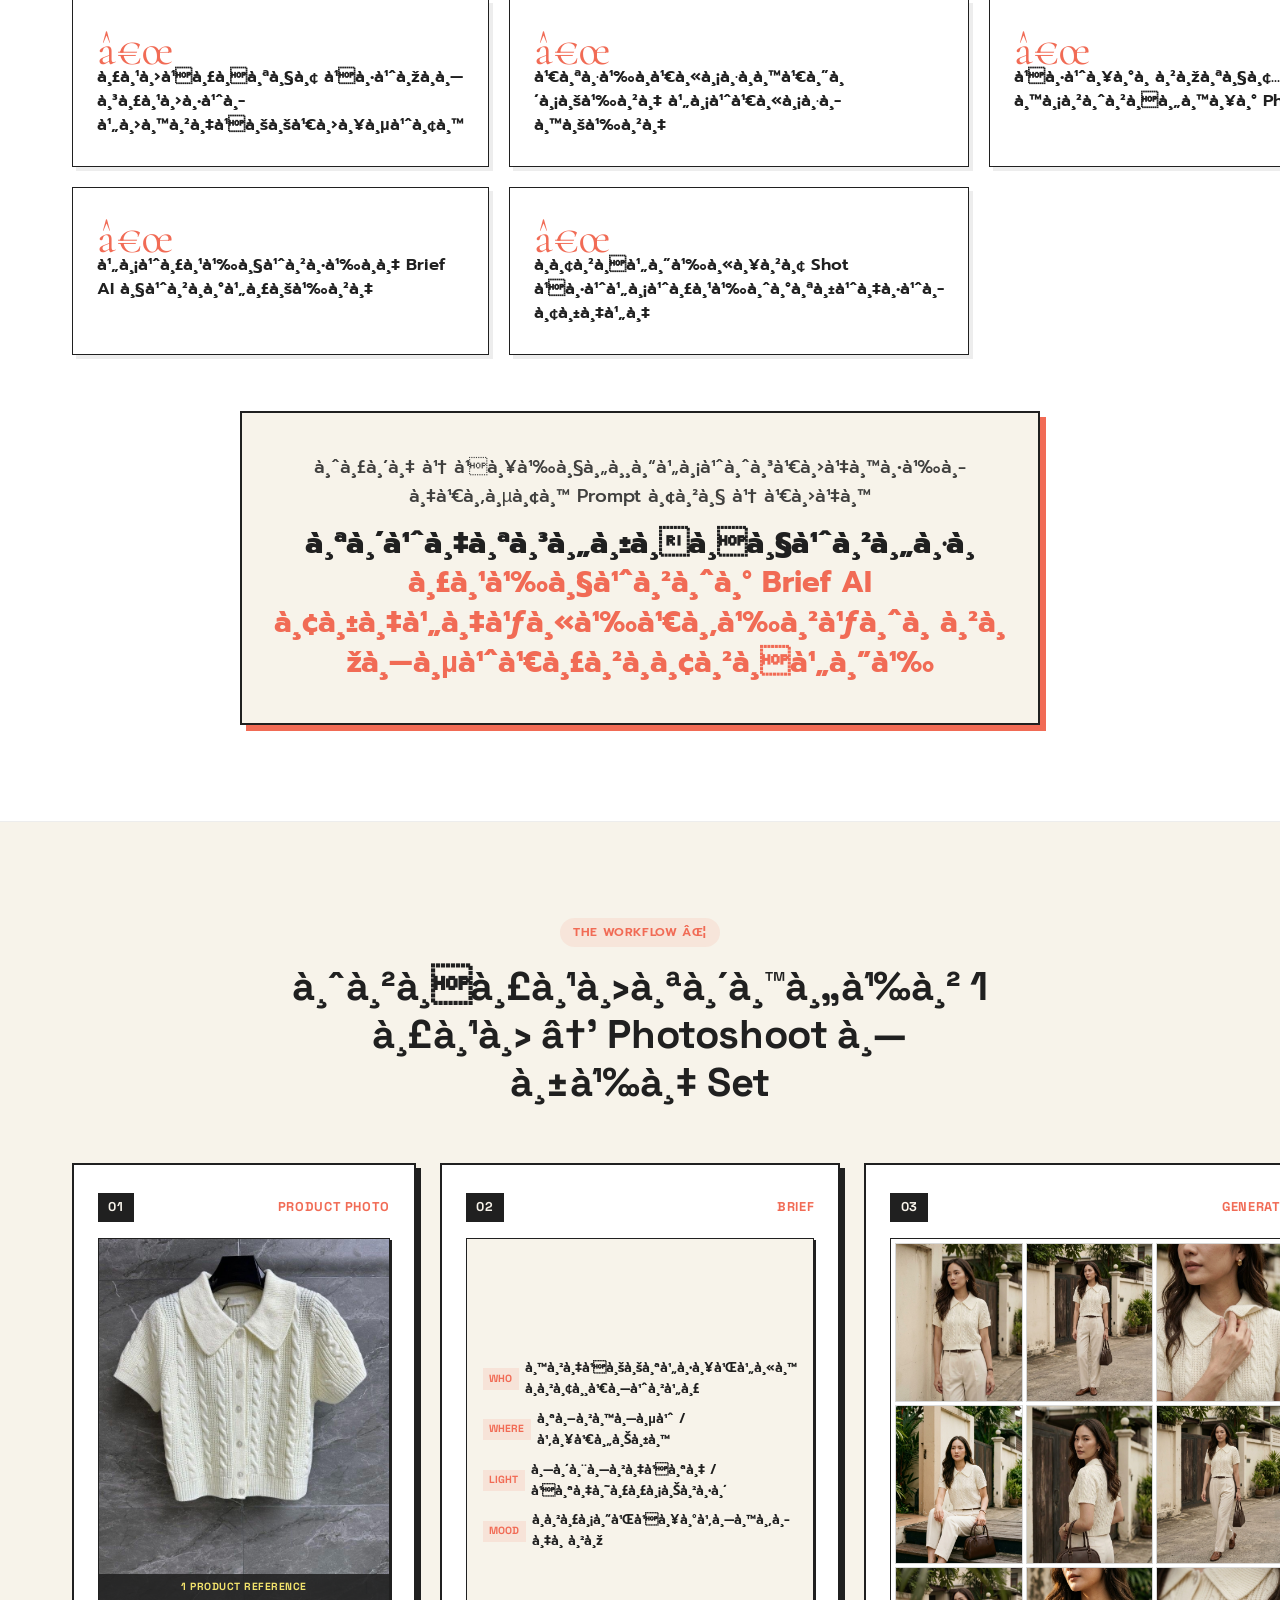
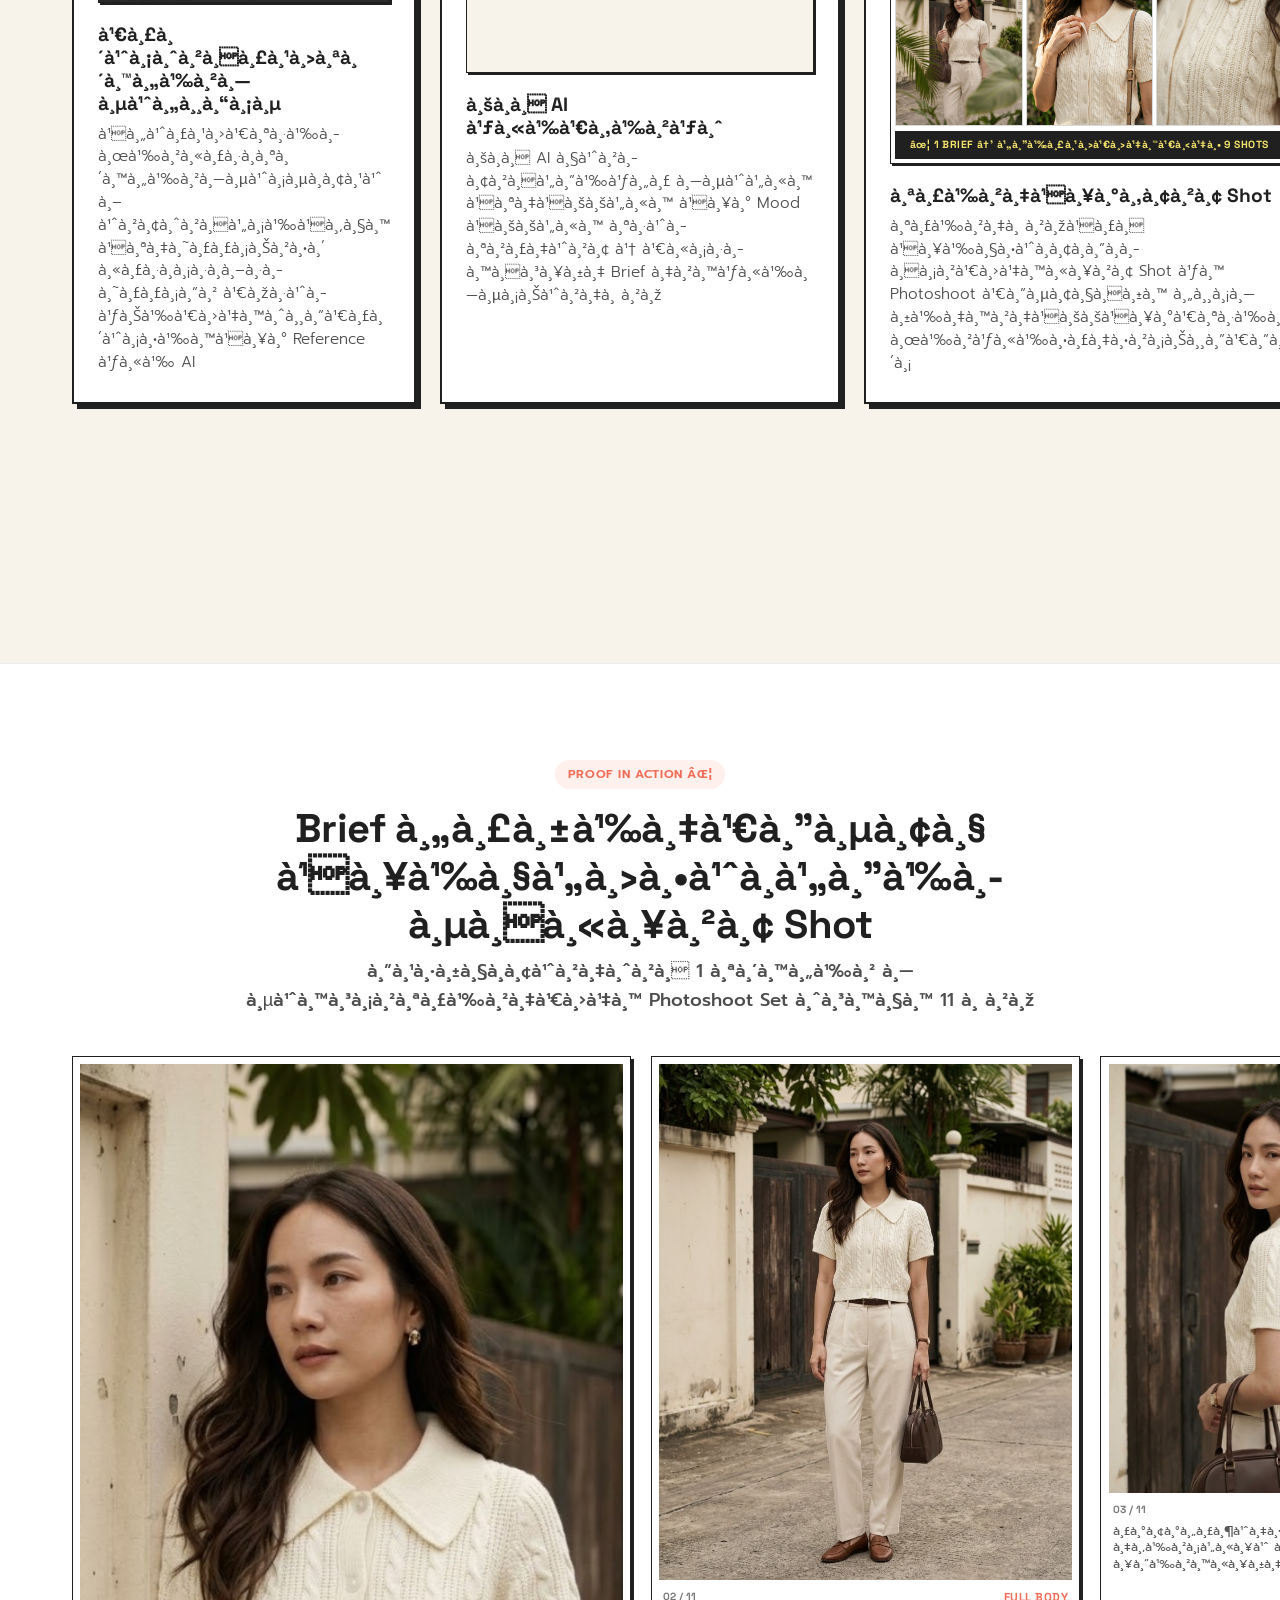
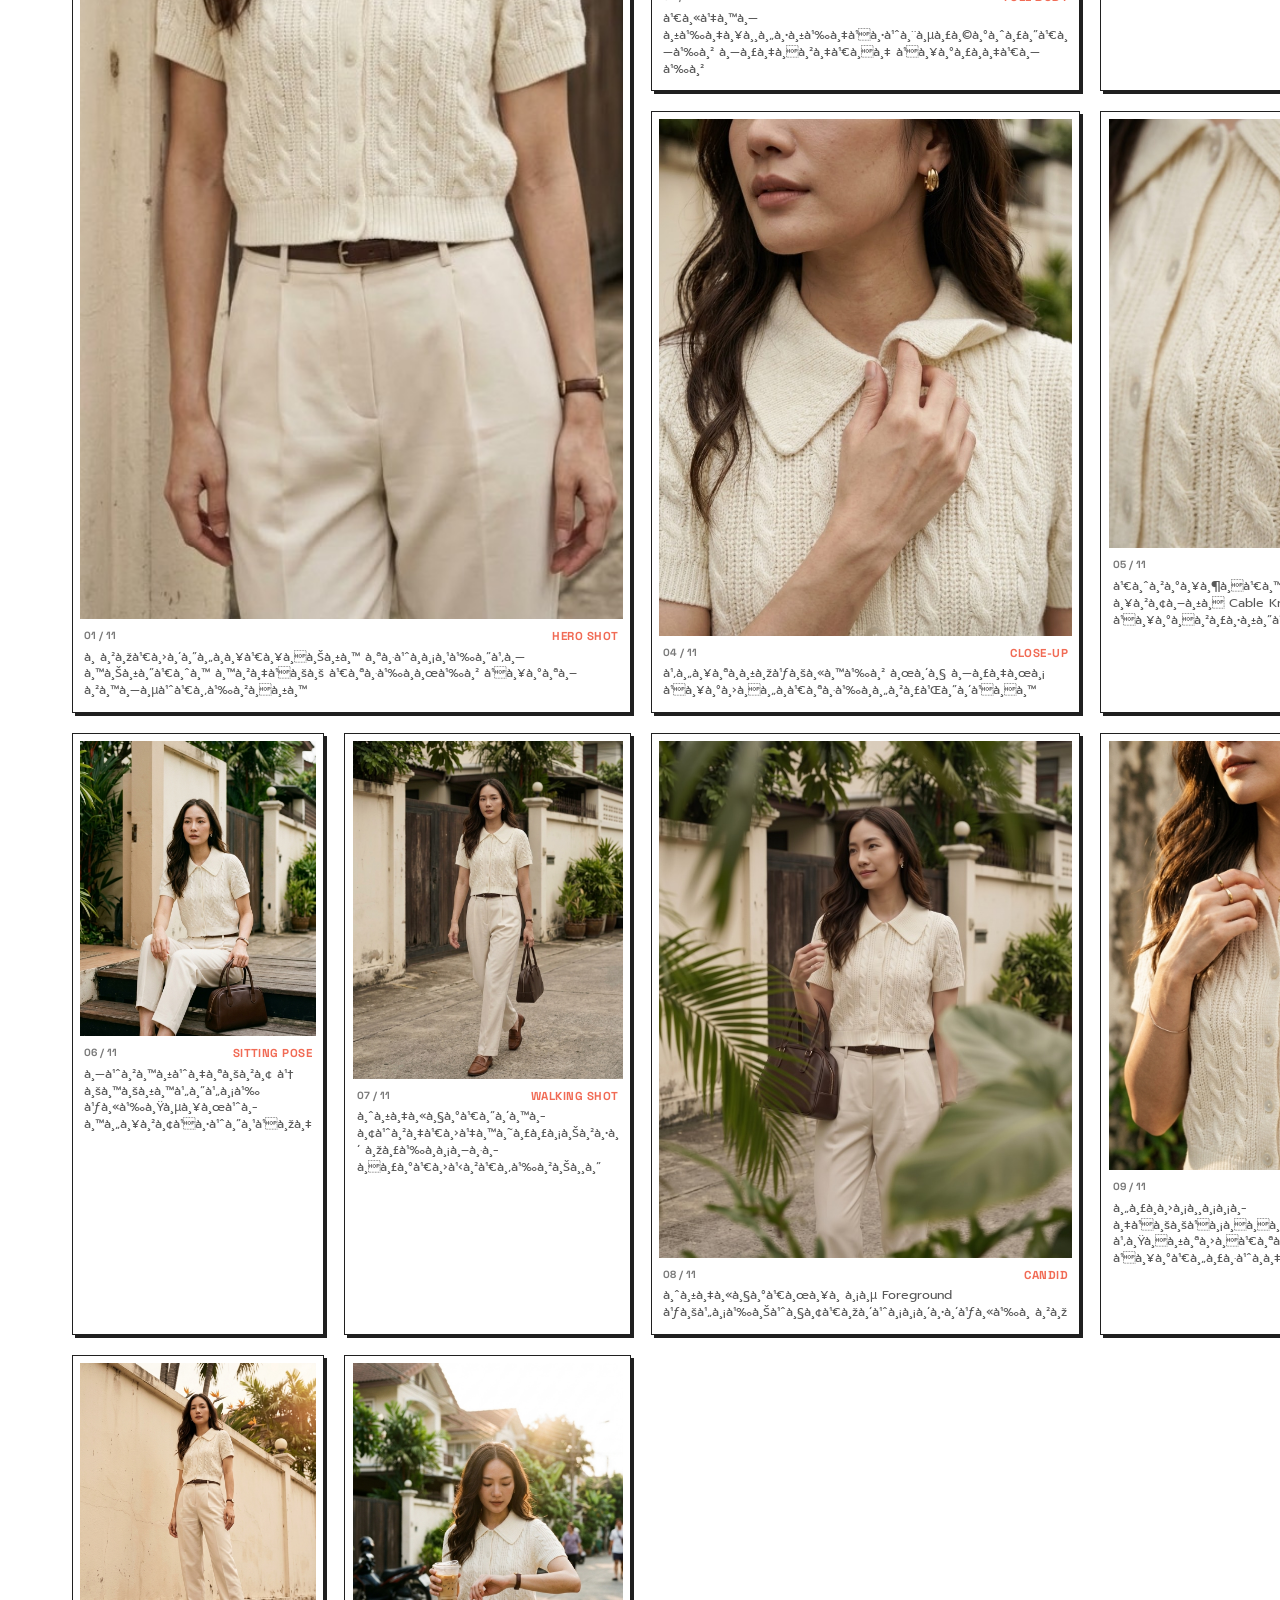
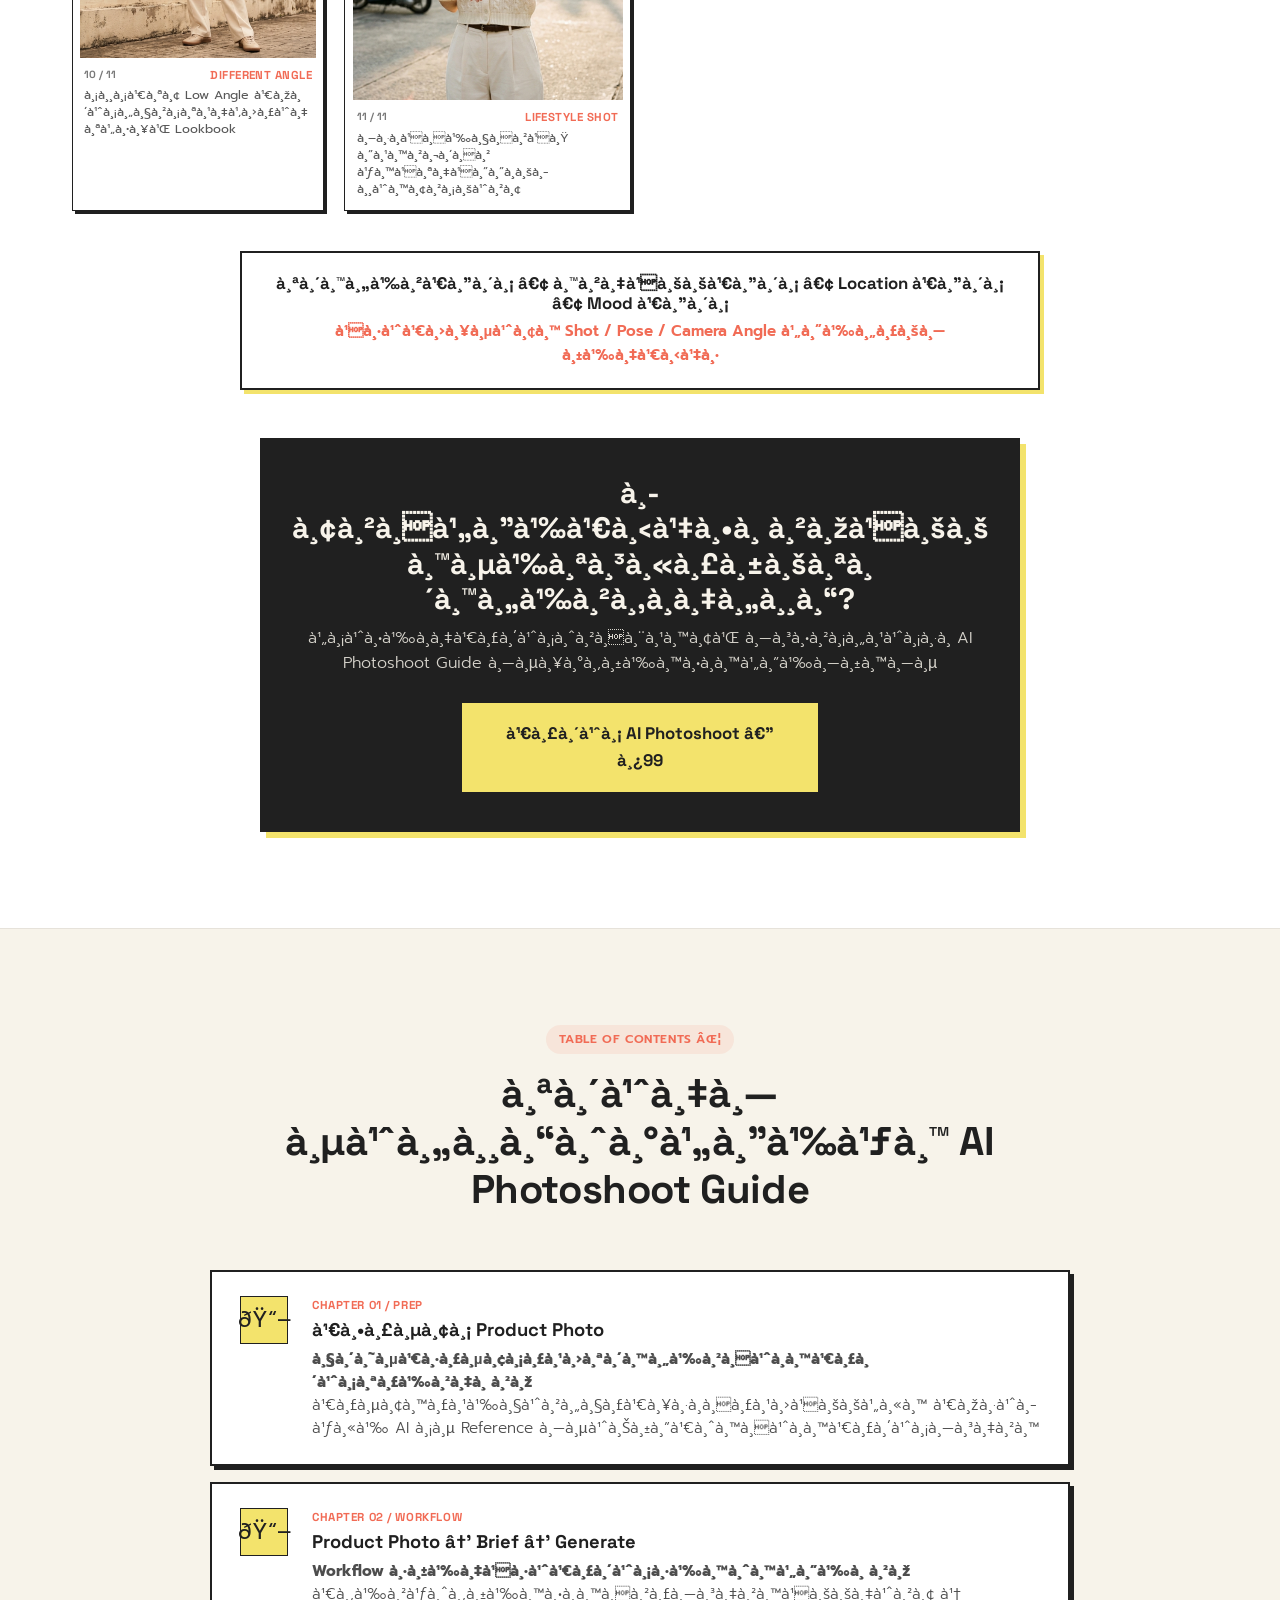
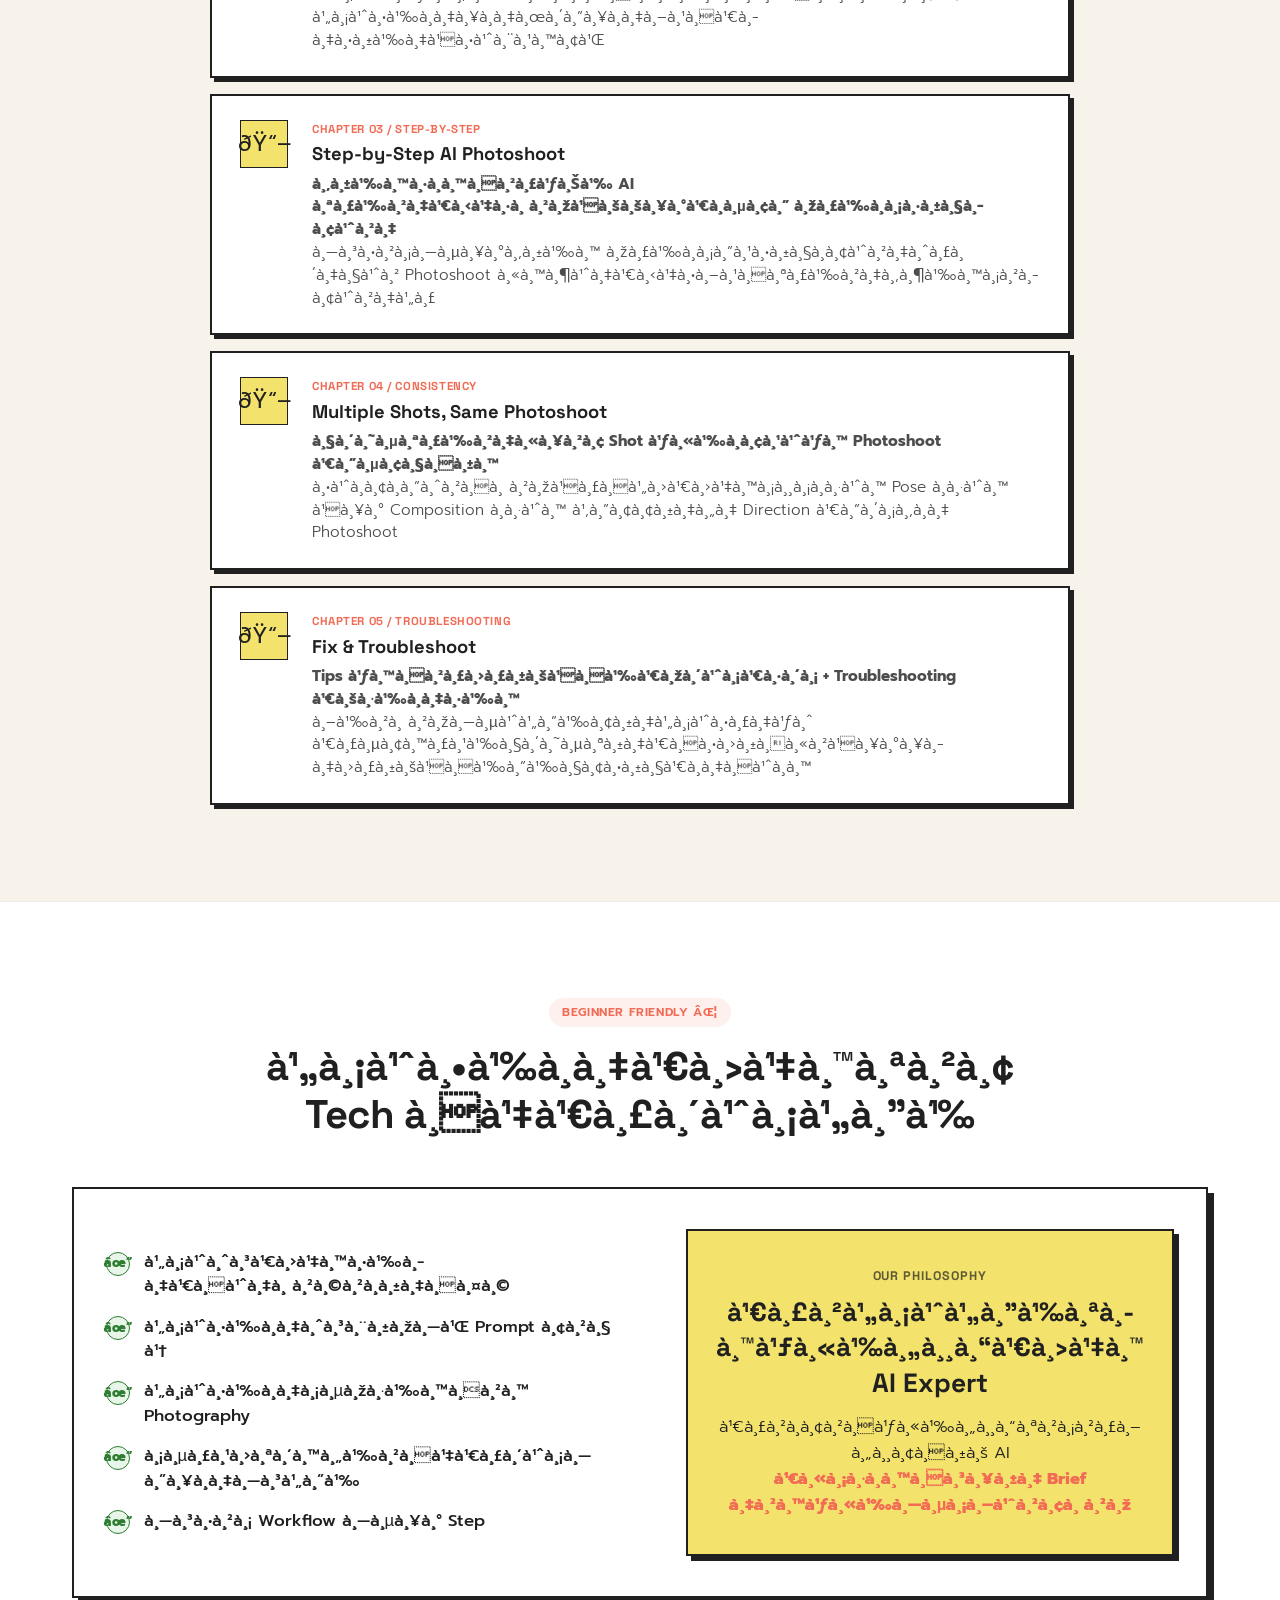
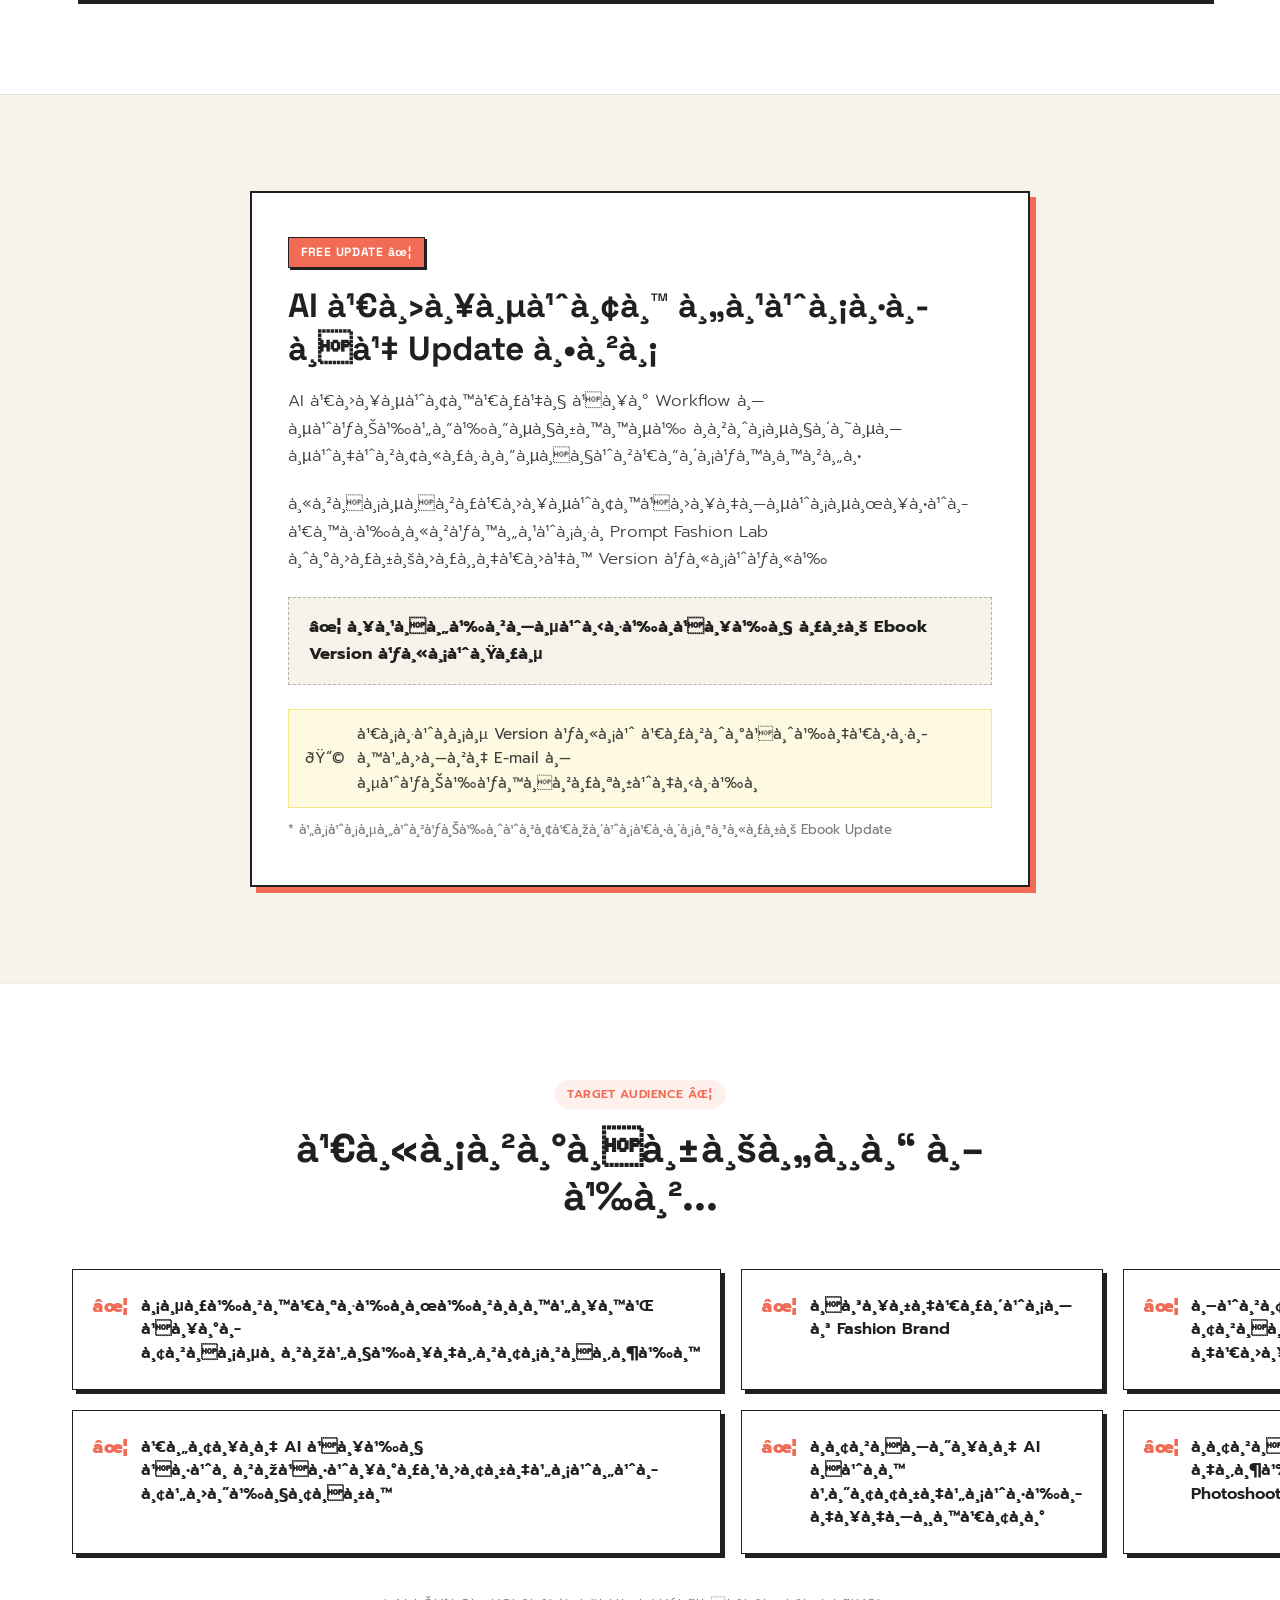
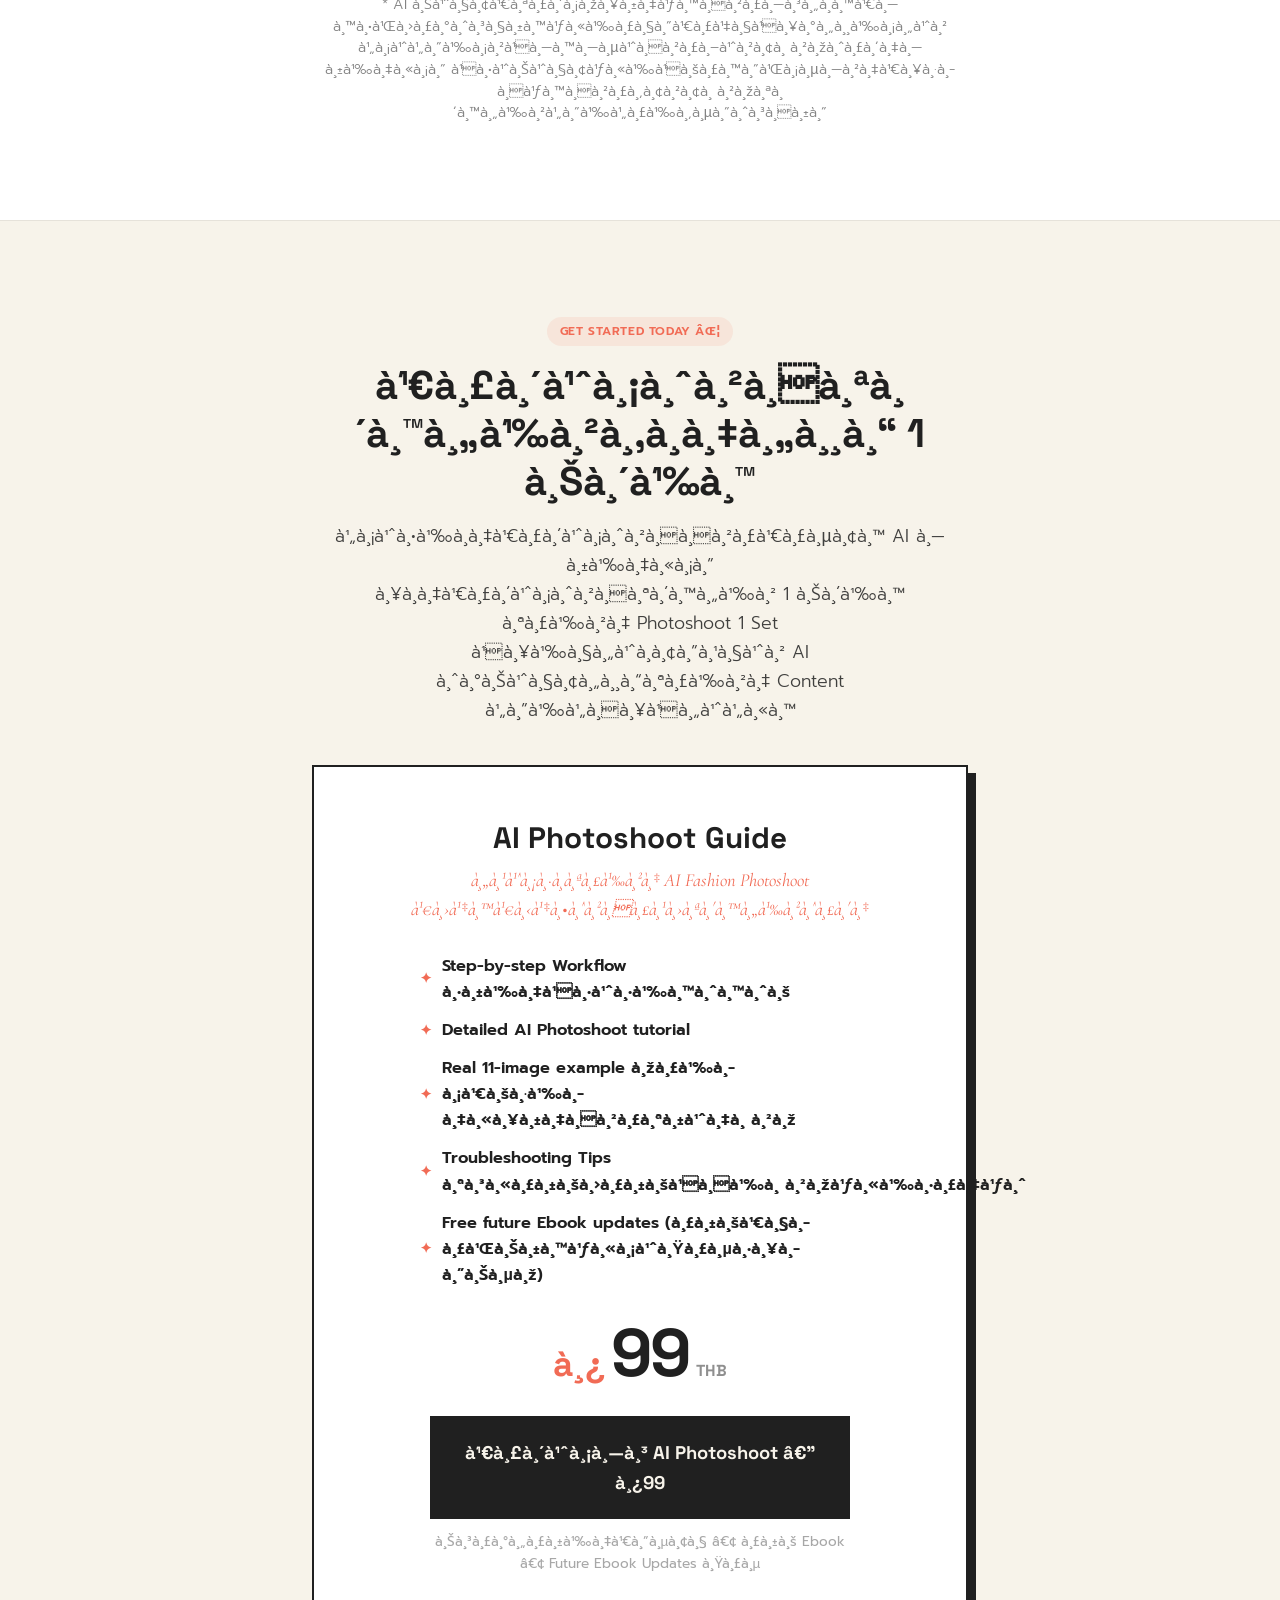
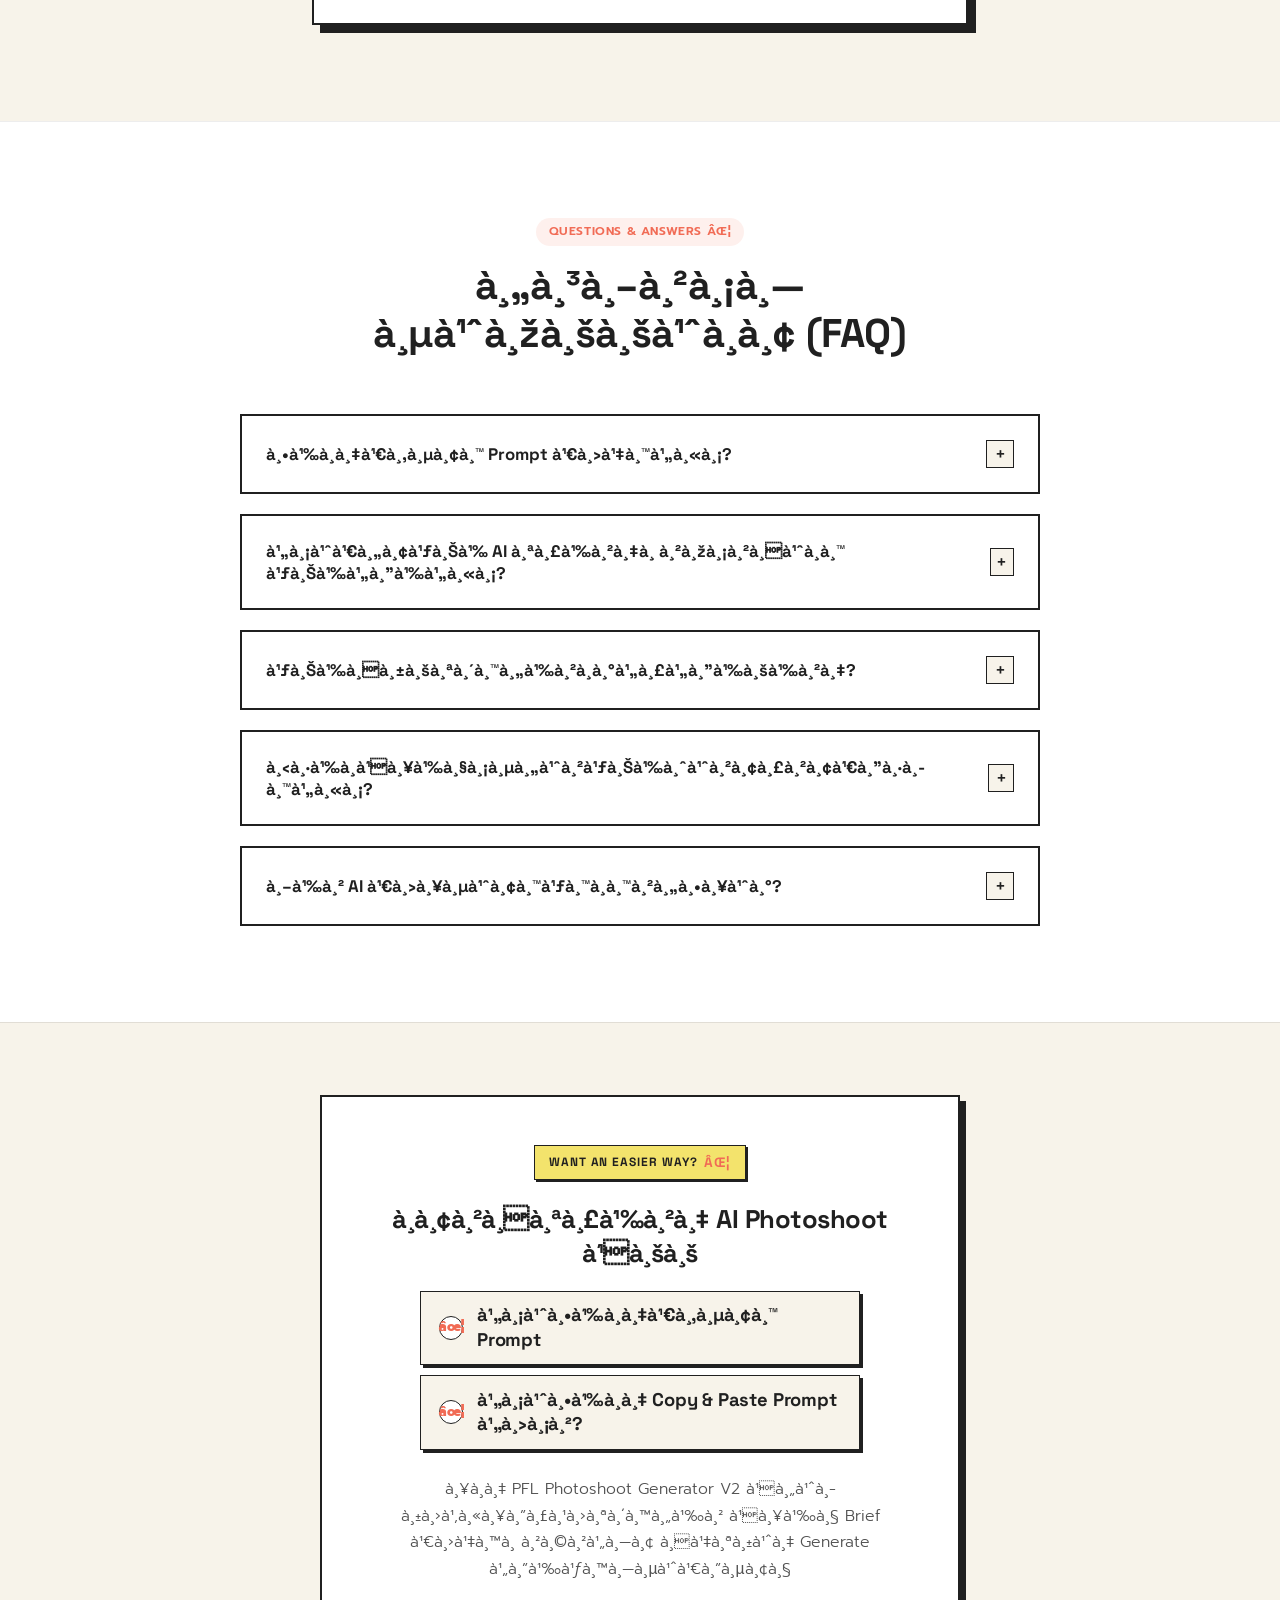
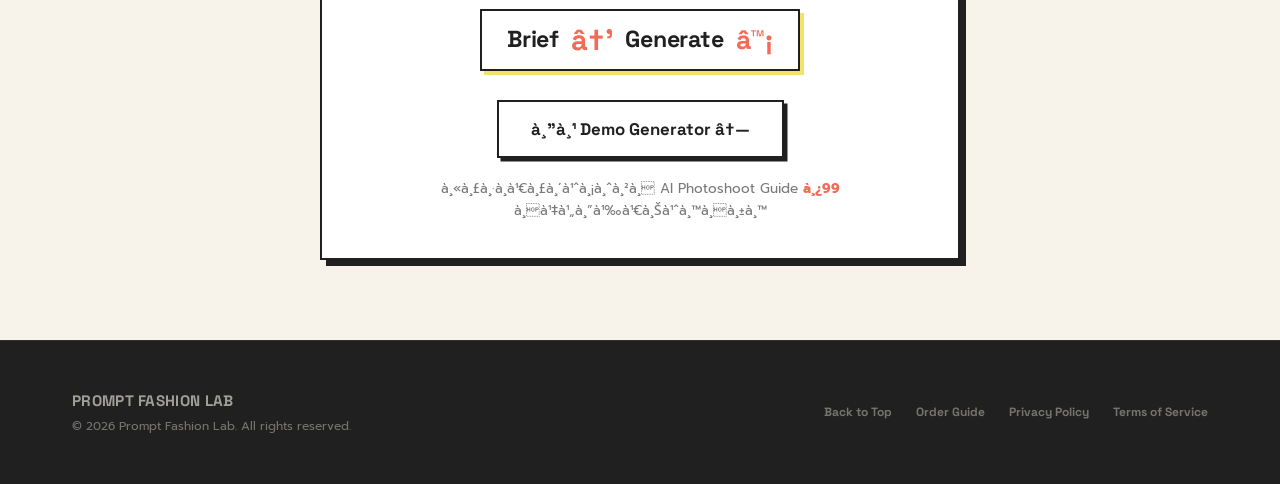
==== commit c632c5fb: "เพิ่มแนะนำ generator" ====
--- a/index.html
+++ b/index.html
@@ -906,24 +906,34 @@
     <div class="container">
       <div class="generator-rec-card reveal">
         
-        <span class="generator-rec-eyebrow">WANT AN EASIER WAY? ✦</span>
+        <div class="generator-rec-eyebrow">
+          <span>WANT AN EASIER WAY?</span>
+          <span class="eyebrow-star">✦</span>
+        </div>
         
         <h3 class="generator-rec-title text-balance-thai">
           อยากสร้าง AI Photoshoot แบบ
         </h3>
-        <ul class="generator-rec-bullets text-balance-thai">
-          <li><span class="bullet-dash">-</span> ไม่ต้องเขียน Prompt</li>
-          <li><span class="bullet-dash">-</span> ไม่ต้อง Copy &amp; Paste Prompt ไปมา?</li>
-        </ul>
+
+        <div class="generator-rec-bullets">
+          <div class="generator-bullet-pill">
+            <span class="bullet-spark">✦</span>
+            <span class="bullet-text">ไม่ต้องเขียน Prompt</span>
+          </div>
+          <div class="generator-bullet-pill">
+            <span class="bullet-spark">✦</span>
+            <span class="bullet-text">ไม่ต้อง Copy &amp; Paste Prompt ไปมา?</span>
+          </div>
+        </div>
         
         <p class="generator-rec-desc text-balance-thai">
           ลอง PFL Photoshoot Generator V2 แค่อัปโหลดรูปสินค้า แล้ว Brief เป็นภาษาไทย ก็สั่ง Generate ได้ในที่เดียว
         </p>
         
         <div class="generator-rec-workflow">
-          <span>Brief</span>
+          <span class="wf-step">Brief</span>
           <span class="workflow-arrow">→</span>
-          <span>Generate</span>
+          <span class="wf-step">Generate</span>
           <span class="workflow-heart">♡</span>
         </div>
         
@@ -932,7 +942,7 @@
             ดู Demo Generator ↗
           </a>
           <div class="generator-rec-reassurance text-balance-thai">
-            หรือเริ่มจาก AI Photoshoot Guide ฿99 ก็ได้เช่นกัน
+            หรือเริ่มจาก AI Photoshoot Guide <strong class="rec-guide-price">฿99</strong> ก็ได้เช่นกัน
           </div>
         </div>
 
--- a/styles.css
+++ b/styles.css
@@ -3680,117 +3680,155 @@
    ========================================================================== */
 .section-generator-rec {
   background-color: var(--color-ivory);
-  border-top: 1px solid rgba(32, 32, 32, 0.08);
-  padding: 4rem 0 4.5rem;
+  border-top: 1px solid rgba(32, 32, 32, 0.1);
+  padding: 4.5rem 0 5rem;
 }
 
 @media (max-width: 768px) {
   .section-generator-rec {
-    padding: 3rem 0 3.5rem;
+    padding: 3rem 0 3.75rem;
   }
 }
 
 .generator-rec-card {
-  max-width: 620px;
+  max-width: 640px;
   margin: 0 auto;
   background-color: var(--color-white);
-  border: 1px solid rgba(32, 32, 32, 0.14);
-  border-radius: 4px;
-  padding: 2.5rem 2.25rem 2rem;
+  border: 2px solid var(--color-black);
+  border-radius: 0;
+  box-shadow: 6px 6px 0 var(--color-black);
+  padding: 3rem 2.25rem 2.25rem;
   text-align: center;
   position: relative;
-  box-shadow: 0 4px 16px rgba(32, 32, 32, 0.04);
 }
 
 @media (max-width: 576px) {
   .generator-rec-card {
-    padding: 2rem 1.25rem 1.75rem;
+    padding: 2.25rem 1.25rem 1.75rem;
+    box-shadow: 4px 4px 0 var(--color-black);
   }
 }
 
 .generator-rec-eyebrow {
-  display: inline-block;
-  font-family: var(--font-grotesk);
-  font-size: 0.72rem;
-  font-weight: 700;
-  letter-spacing: 0.12em;
+  display: inline-flex;
+  align-items: center;
+  gap: 0.4rem;
+  font-family: var(--font-grotesk);
+  font-size: 0.75rem;
+  font-weight: 800;
+  letter-spacing: 0.08em;
   text-transform: uppercase;
-  color: var(--color-coral);
-  background-color: rgba(241, 107, 85, 0.08);
-  padding: 0.25rem 0.75rem;
-  border-radius: 50px;
-  margin-bottom: 1.15rem;
+  color: var(--color-black);
+  background-color: var(--color-yellow);
+  border: 1.5px solid var(--color-black);
+  box-shadow: 2px 2px 0 var(--color-black);
+  padding: 0.35rem 0.85rem;
+  margin-bottom: 1.35rem;
+}
+
+.generator-rec-eyebrow .eyebrow-star {
+  color: var(--color-coral);
+  font-weight: 800;
+  font-size: 0.85rem;
 }
 
 .generator-rec-title {
   font-family: var(--font-grotesk);
-  font-size: clamp(1.2rem, 2.5vw, 1.45rem);
-  font-weight: 700;
-  line-height: 1.4;
-  color: var(--color-black);
-  margin-bottom: 0.5rem;
-  letter-spacing: -0.01em;
-}
-
+  font-size: clamp(1.25rem, 2.8vw, 1.6rem);
+  font-weight: 800;
+  line-height: 1.35;
+  color: var(--color-black);
+  margin-bottom: 1.25rem;
+  letter-spacing: -0.02em;
+}
+
+/* Bullet Pills - Neo-Brutalist Studio Style */
 .generator-rec-bullets {
-  list-style: none;
-  padding: 0;
-  margin: 0 auto 1.25rem;
+  display: flex;
+  flex-direction: column;
+  gap: 0.65rem;
+  max-width: 440px;
+  margin: 0 auto 1.65rem;
+}
+
+.generator-bullet-pill {
+  display: flex;
+  align-items: center;
+  gap: 0.85rem;
+  background-color: var(--color-ivory);
+  border: 1.5px solid var(--color-black);
+  box-shadow: 3px 3px 0 var(--color-black);
+  padding: 0.7rem 1.15rem;
+  text-align: left;
+  transition: transform 0.2s ease, box-shadow 0.2s ease;
+}
+
+.generator-bullet-pill:hover {
+  transform: translate(-1px, -1px);
+  box-shadow: 4px 4px 0 var(--color-coral);
+}
+
+.generator-bullet-pill .bullet-spark {
   display: inline-flex;
-  flex-direction: column;
-  align-items: flex-start;
-  text-align: left;
-  gap: 0.35rem;
-}
-
-.generator-rec-bullets li {
-  font-family: var(--font-grotesk);
-  font-size: clamp(1.05rem, 2.3vw, 1.3rem);
+  align-items: center;
+  justify-content: center;
+  width: 24px;
+  height: 24px;
+  background-color: var(--color-white);
+  border: 1.5px solid var(--color-black);
+  border-radius: 50%;
+  color: var(--color-coral);
+  font-size: 0.82rem;
+  font-weight: 800;
+  flex-shrink: 0;
+  line-height: 1;
+}
+
+.generator-bullet-pill .bullet-text {
+  font-family: var(--font-grotesk);
+  font-size: clamp(0.98rem, 2.2vw, 1.15rem);
   font-weight: 700;
   color: var(--color-black);
   line-height: 1.35;
   letter-spacing: -0.01em;
-  display: flex;
-  align-items: baseline;
-  gap: 0.45rem;
-}
-
-.generator-rec-bullets .bullet-dash {
-  color: var(--color-coral);
-  font-weight: 800;
-  font-size: 1.1em;
 }
 
 .generator-rec-desc {
   font-family: var(--font-thai);
-  font-size: 0.95rem;
-  line-height: 1.65;
-  color: rgba(32, 32, 32, 0.75);
-  max-width: 500px;
-  margin: 0 auto 1.25rem;
-}
-
+  font-size: 0.98rem;
+  line-height: 1.7;
+  color: rgba(32, 32, 32, 0.78);
+  max-width: 490px;
+  margin: 0 auto 1.65rem;
+}
+
+/* Studio Workflow Badge */
 .generator-rec-workflow {
   display: inline-flex;
   align-items: center;
   justify-content: center;
   gap: 0.75rem;
-  padding: 0.55rem 1.4rem;
-  background-color: var(--color-ivory);
-  border: 1.5px dashed rgba(32, 32, 32, 0.22);
-  border-radius: 50px;
-  font-family: var(--font-grotesk);
-  font-size: clamp(1.15rem, 2.4vw, 1.35rem);
-  font-weight: 700;
-  color: var(--color-black);
-  margin-bottom: 1.75rem;
+  padding: 0.65rem 1.6rem;
+  background-color: var(--color-white);
+  border: 2px solid var(--color-black);
+  box-shadow: 4px 4px 0 var(--color-yellow);
+  font-family: var(--font-grotesk);
+  font-size: clamp(1.2rem, 2.6vw, 1.45rem);
+  font-weight: 800;
+  color: var(--color-black);
+  margin-bottom: 1.85rem;
   letter-spacing: -0.01em;
 }
 
+.generator-rec-workflow .wf-step {
+  color: var(--color-black);
+  font-weight: 800;
+}
+
 .generator-rec-workflow .workflow-arrow {
   color: var(--color-coral);
   font-weight: 800;
-  font-size: 1.2em;
+  font-size: 1.25em;
   line-height: 1;
 }
 
@@ -3805,20 +3843,22 @@
   display: flex;
   flex-direction: column;
   align-items: center;
-  gap: 0.65rem;
+  gap: 0.75rem;
 }
 
 .generator-rec-btn {
   display: inline-flex;
   align-items: center;
   justify-content: center;
-  padding: 0.75rem 1.75rem;
-  font-family: var(--font-grotesk);
-  font-size: 0.95rem;
-  font-weight: 700;
-  color: var(--color-black);
-  background-color: transparent;
-  border: 1.5px solid var(--color-black);
+  gap: 0.45rem;
+  padding: 0.85rem 2rem;
+  font-family: var(--font-grotesk);
+  font-size: 1.05rem;
+  font-weight: 800;
+  color: var(--color-black);
+  background-color: var(--color-white);
+  border: 2px solid var(--color-black);
+  box-shadow: 3.5px 3.5px 0 var(--color-black);
   text-decoration: none;
   transition: var(--transition-fast);
   cursor: pointer;
@@ -3826,12 +3866,19 @@
 
 .generator-rec-btn:hover {
   background-color: var(--color-black);
-  color: var(--color-ivory);
-  transform: translateY(-2px);
+  color: var(--color-yellow);
+  transform: translate(-1px, -1px);
+  box-shadow: 5px 5px 0 var(--color-coral);
 }
 
 .generator-rec-reassurance {
   font-family: var(--font-thai);
-  font-size: 0.82rem;
-  color: rgba(32, 32, 32, 0.55);
-}
+  font-size: 0.85rem;
+  color: rgba(32, 32, 32, 0.6);
+  margin-top: 0.5rem;
+}
+
+.generator-rec-reassurance .rec-guide-price {
+  color: var(--color-coral);
+  font-weight: 700;
+}
